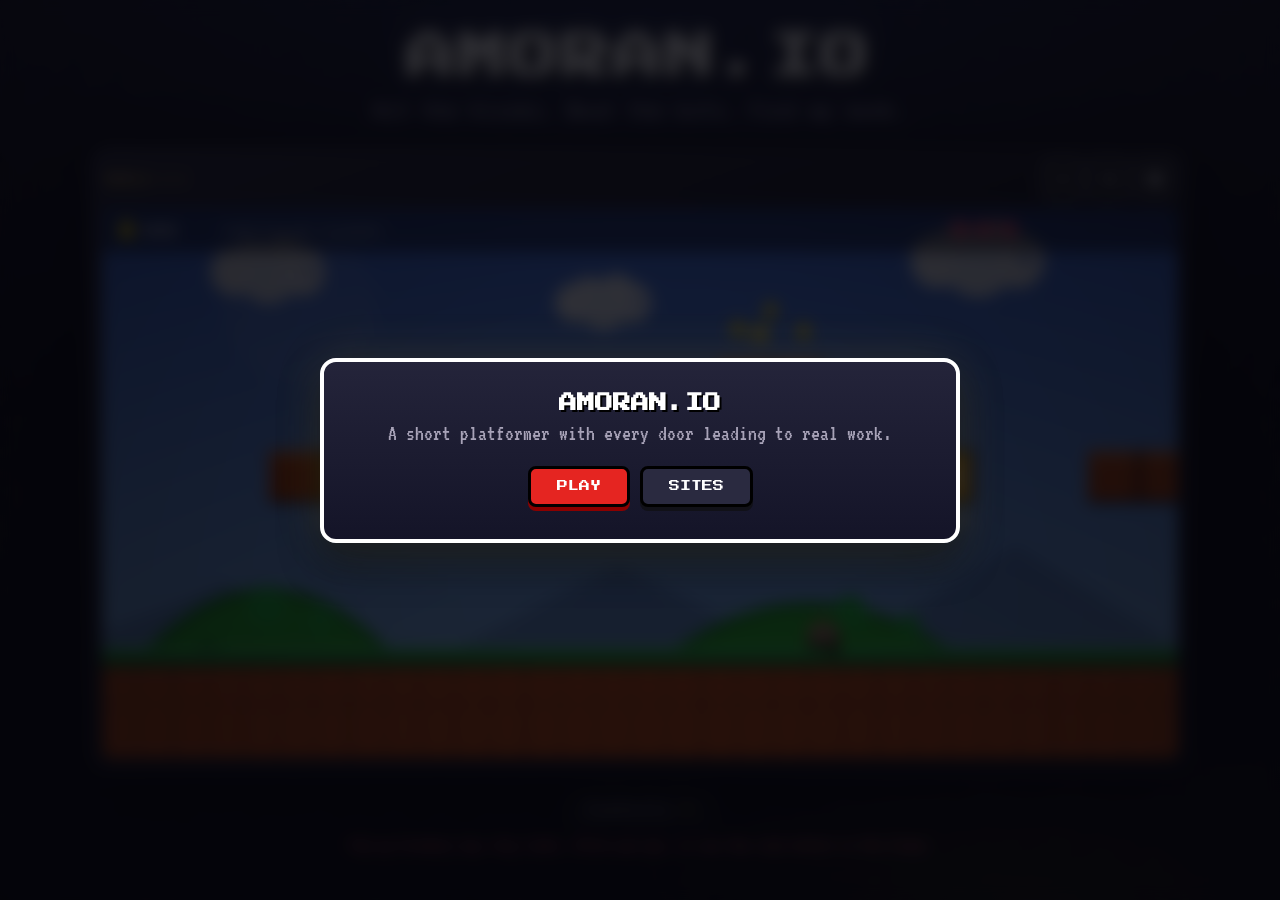
==== index.html @ fe95132e "Hide keyboard controls behind a collapsed Controls box. The key legend starts closed and expands on " ====
<!DOCTYPE html>
<html lang="en">
<head>
    <meta charset="UTF-8">
    <meta name="viewport" content="width=device-width, initial-scale=1.0, viewport-fit=cover">
    <title>amoran.io — a portfolio adventure</title>
    <meta name="description" content="Ashley Moran's interactive portfolio. Hit the blocks, beat the bots, and find the work.">
    <link rel="stylesheet" href="css/style.css">
    <link rel="icon" href="data:image/svg+xml,%3Csvg xmlns='http://www.w3.org/2000/svg' viewBox='0 0 16 16'%3E%3Crect width='16' height='16' fill='%2312121c'/%3E%3Crect x='3' y='3' width='10' height='10' fill='%23ffd24a'/%3E%3Crect x='5' y='5' width='6' height='6' fill='%23049cd8'/%3E%3C/svg%3E">
</head>
<body>
    <header class="site-header">
        <h1 class="logo">AMORAN.IO</h1>
        <p class="tagline">Hit the blocks. Beat the bots. Find my work.</p>
    </header>

    <div class="stage-shell">
        <div class="stage-frame">
            <div class="stage-topbar">
                <div class="chip" id="worldChip">WORLD 1-1</div>
                <div class="icon-row">
                    <button class="icon-btn" id="sitesBtn" title="Open site links" aria-label="Open site links">
                        <svg viewBox="0 0 24 24" aria-hidden="true"><path d="M3.9 12c0-1.71 1.39-3.1 3.1-3.1h4V7H7c-2.76 0-5 2.24-5 5s2.24 5 5 5h4v-1.9H7c-1.71 0-3.1-1.39-3.1-3.1zM8 13h8v-2H8v2zm9-6h-4v1.9h4c1.71 0 3.1 1.39 3.1 3.1s-1.39 3.1-3.1 3.1h-4V17h4c2.76 0 5-2.24 5-5s-2.24-5-5-5z"/></svg>
                    </button>
                    <button class="icon-btn" id="muteBtn" title="Toggle sound" aria-label="Toggle sound">
                        <svg id="muteIcon" viewBox="0 0 24 24" aria-hidden="true"><path d="M3 10v4h4l5 5V5L7 10H3zm13.5 2c0-1.77-1.02-3.29-2.5-4.03v8.05c1.48-.73 2.5-2.25 2.5-4.02zM14 3.23v2.06c2.89.86 5 3.54 5 6.71s-2.11 5.85-5 6.71v2.06c4.01-.91 7-4.49 7-8.77s-2.99-7.86-7-8.77z"/></svg>
                    </button>
                    <button class="icon-btn" id="settingsBtn" title="Character and settings" aria-label="Character and settings">
                        <svg viewBox="0 0 24 24" aria-hidden="true"><path d="M12 15.5A3.5 3.5 0 0 1 8.5 12 3.5 3.5 0 0 1 12 8.5a3.5 3.5 0 0 1 3.5 3.5 3.5 3.5 0 0 1-3.5 3.5m7.43-2.53c.04-.32.07-.64.07-.97 0-.33-.03-.66-.07-1l2.11-1.63c.19-.15.24-.42.12-.64l-2-3.46c-.12-.22-.39-.31-.61-.22l-2.49 1c-.52-.39-1.06-.73-1.69-.98l-.37-2.65A.506.506 0 0 0 14 2h-4c-.25 0-.46.18-.5.42l-.37 2.65c-.63.25-1.17.59-1.69.98l-2.49-1c-.22-.09-.49 0-.61.22l-2 3.46c-.13.22-.07.49.12.64L4.57 11c-.04.34-.07.67-.07 1 0 .33.03.65.07.97l-2.11 1.66c-.19.15-.25.42-.12.64l2 3.46c.12.22.39.3.61.22l2.49-1.01c.52.4 1.06.74 1.69.99l.37 2.65c.04.24.25.42.5.42h4c.25 0 .46-.18.5.42l.37-2.65c.63-.26 1.17-.59 1.69-.99l2.49 1.01c.22.08.49 0 .61-.22l2-3.46c.12-.22.07-.49-.12-.64l-2.11-1.66z"/></svg>
                    </button>
                </div>
            </div>
            <div class="stage">
                <canvas id="gameCanvas" width="1000" height="500"></canvas>
            </div>
        </div>
    </div>

    <div class="legend">
        <details class="controls-box">
            <summary>Controls</summary>
            <div class="legend-row">
                <span class="kbd">WASD / ARROWS move</span>
                <span class="kbd">SPACE / W / UP jump</span>
                <span class="kbd">X / F / SHIFT fire</span>
                <span class="kbd">ESC pause</span>
            </div>
        </details>
        <p class="popup-warning">Pop-up blockers may stop links. Allow pop-ups, or use the link button in the frame.</p>
    </div>

    <div class="mobile-controls">
        <div class="d-pad">
            <button class="control-btn up" id="btnUp" aria-label="Jump">^</button>
            <button class="control-btn left" id="btnLeft" aria-label="Left">&lt;</button>
            <button class="control-btn right" id="btnRight" aria-label="Right">&gt;</button>
        </div>
        <div class="action-buttons">
            <button class="control-btn fire-btn" id="btnFire" aria-label="Fire">FIRE</button>
            <button class="control-btn jump-btn" id="btnJump" aria-label="Jump">JUMP</button>
        </div>
    </div>

    <div class="overlay active" id="titleOverlay">
        <div class="overlay-content">
            <h2 class="overlay-title">AMORAN.IO</h2>
            <p class="overlay-sub">A short platformer with every door leading to real work.</p>
            <div class="btn-row">
                <button class="close-btn" id="playBtn">PLAY</button>
                <button class="ghost-btn" id="titleSitesBtn">SITES</button>
            </div>
        </div>
    </div>

    <div class="overlay" id="characterOverlay">
        <div class="overlay-content">
            <h2 class="overlay-title">SELECT CHARACTER</h2>
            <p class="overlay-sub">Same adventure. Pick your runner.</p>
            <div class="character-options">
                <div class="character-option selected" data-character="mario">
                    <canvas id="previewMario" width="64" height="96"></canvas>
                    <div class="character-name">M@rio</div>
                </div>
                <div class="character-option" data-character="ash">
                    <canvas id="previewAsh" width="64" height="96"></canvas>
                    <div class="character-name">Ash</div>
                </div>
                <div class="character-option" data-character="maggie">
                    <canvas id="previewMaggie" width="64" height="96"></canvas>
                    <div class="character-name">Maggie</div>
                </div>
            </div>
            <label class="mute-row"><input type="checkbox" id="muteCheck"> Mute sound</label>
            <div class="btn-row">
                <button class="close-btn" id="closeOverlay">LET'S GO</button>
            </div>
        </div>
    </div>

    <div class="overlay" id="sitesOverlay">
        <div class="overlay-content">
            <h2 class="overlay-title">THE BLOCKS</h2>
            <p class="overlay-sub">Every question block on the map opens one of these.</p>
            <div class="site-grid">
                <a class="site-card" href="https://www.linkedin.com/in/ashleymoran" target="_blank" rel="noopener">
                    <div class="site-name">LinkedIn</div>
                    <div class="site-desc">in / ashleymoran</div>
                </a>
                <a class="site-card" href="https://x.com/amoranio" target="_blank" rel="noopener">
                    <div class="site-name">X</div>
                    <div class="site-desc">@amoranio</div>
                </a>
                <a class="site-card" href="https://github.com/amoranio" target="_blank" rel="noopener">
                    <div class="site-name">GitHub</div>
                    <div class="site-desc">code &amp; experiments</div>
                </a>
                <a class="site-card" href="https://exnoscan.com" target="_blank" rel="noopener">
                    <div class="site-name">Exnoscan</div>
                    <div class="site-desc">product</div>
                </a>
                <a class="site-card" href="https://clearqr.exnoscan.com" target="_blank" rel="noopener">
                    <div class="site-name">ClearQR</div>
                    <div class="site-desc">QR tools</div>
                </a>
                <a class="site-card" href="https://amoranio.github.io/badMCP" target="_blank" rel="noopener">
                    <div class="site-name">badMCP</div>
                    <div class="site-desc">MCP playground</div>
                </a>
            </div>
            <div class="btn-row">
                <button class="close-btn" id="closeSites">BACK</button>
            </div>
        </div>
    </div>

    <div class="overlay" id="pauseOverlay">
        <div class="overlay-content">
            <h2 class="overlay-title">PAUSED</h2>
            <p class="overlay-sub">The bots will wait. The links will not run away.</p>
            <div class="btn-row">
                <button class="close-btn" id="resumeBtn">RESUME</button>
                <button class="ghost-btn" id="pauseSitesBtn">SITES</button>
                <button class="ghost-btn" id="pauseCharBtn">CHARACTER</button>
            </div>
        </div>
    </div>

    <div class="overlay" id="overOverlay">
        <div class="overlay-content">
            <h2 class="overlay-title" id="overTitle">GAME OVER</h2>
            <p class="overlay-sub" id="overSub">The crawlers got you. Continue this world?</p>
            <div class="btn-row">
                <button class="close-btn" id="continueBtn">CONTINUE</button>
                <button class="ghost-btn" id="overSitesBtn">SITES</button>
            </div>
        </div>
    </div>

    <script src="js/game.js"></script>
</body>
</html>
---- css/style.css ----
@import url('https://fonts.googleapis.com/css2?family=Press+Start+2P&family=VT323&display=swap');

:root {
    --bg-0: #07070d;
    --bg-1: #12121c;
    --bg-2: #1c1c2a;
    --ink: #f4f1ea;
    --muted: #a8a3b8;
    --gold: #ffd24a;
    --gold-dim: #c9a227;
    --red: #e52521;
    --red-dark: #8b0000;
    --blue: #049cd8;
    --frame: #16161f;
    --frame-hi: #2c2c3c;
    --danger: #ff5d73;
    --ok: #5dff9a;
}

* {
    margin: 0;
    padding: 0;
    box-sizing: border-box;
}

html, body {
    min-height: 100%;
}

body {
    background: var(--bg-0);
    color: var(--ink);
    font-family: 'Press Start 2P', cursive;
    overflow-x: hidden;
    min-height: 100dvh;
    display: flex;
    flex-direction: column;
    align-items: center;
    padding: clamp(12px, 2.4vw, 28px);
    padding-bottom: 24px;
}

body::before {
    content: '';
    position: fixed;
    inset: 0;
    pointer-events: none;
    background:
        radial-gradient(1200px 600px at 50% -10%, rgba(74, 124, 247, 0.18), transparent 55%),
        radial-gradient(800px 400px at 80% 100%, rgba(255, 210, 74, 0.06), transparent 50%),
        linear-gradient(180deg, #141422 0%, #07070d 42%, #050508 100%);
    z-index: -2;
}

body::after {
    content: '';
    position: fixed;
    inset: 0;
    pointer-events: none;
    opacity: 0.045;
    background-image: url("data:image/svg+xml,%3Csvg viewBox='0 0 80 80' xmlns='http://www.w3.org/2000/svg'%3E%3Cfilter id='n'%3E%3CfeTurbulence type='fractalNoise' baseFrequency='.8' numOctaves='2' stitchTiles='stitch'/%3E%3C/filter%3E%3Crect width='100%25' height='100%25' filter='url(%23n)'/%3E%3C/svg%3E");
    z-index: -1;
}

.site-header {
    text-align: center;
    margin-bottom: clamp(10px, 2vw, 22px);
    max-width: 1100px;
    width: 100%;
}

.logo {
    font-size: clamp(22px, 5.4vw, 48px);
    letter-spacing: 0.08em;
    color: #fff;
    text-shadow:
        4px 4px 0 #000,
        0 0 18px rgba(255, 210, 74, 0.28),
        0 0 42px rgba(74, 124, 247, 0.25);
    line-height: 1.25;
}

.tagline {
    font-family: 'VT323', monospace;
    font-size: clamp(18px, 3vw, 28px);
    color: var(--muted);
    margin-top: 8px;
    letter-spacing: 0.04em;
}

.stage-shell {
    width: 100%;
    max-width: 1100px;
    display: flex;
    justify-content: center;
}

.stage-frame {
    position: relative;
    background: linear-gradient(160deg, var(--frame-hi) 0%, var(--frame) 48%, #0d0d14 100%);
    border-radius: 18px;
    padding: 12px 12px 14px;
    box-shadow:
        0 0 0 1px rgba(255, 255, 255, 0.08),
        0 0 0 6px #0a0a10,
        0 24px 60px rgba(0, 0, 0, 0.55),
        inset 0 1px 0 rgba(255, 255, 255, 0.14);
    width: fit-content;
    max-width: 100%;
}

.stage-topbar {
    display: flex;
    align-items: center;
    justify-content: space-between;
    gap: 10px;
    padding: 2px 4px 10px;
}

.chip {
    font-family: 'VT323', monospace;
    font-size: 18px;
    color: var(--gold);
    letter-spacing: 0.12em;
}

.icon-row {
    display: flex;
    gap: 8px;
}

.icon-btn {
    width: 38px;
    height: 38px;
    background: rgba(0, 0, 0, 0.45);
    border: 2px solid rgba(255, 255, 255, 0.75);
    border-radius: 8px;
    color: #fff;
    cursor: pointer;
    display: grid;
    place-items: center;
    transition: transform 0.2s ease, background 0.2s ease, border-color 0.2s ease;
}

.icon-btn:hover {
    transform: translateY(-1px);
    background: rgba(0, 0, 0, 0.7);
    border-color: var(--gold);
}

.icon-btn:focus-visible {
    outline: 2px solid var(--gold);
    outline-offset: 2px;
}

.icon-btn svg {
    width: 20px;
    height: 20px;
    fill: currentColor;
}

.stage {
    position: relative;
    border-radius: 8px;
    overflow: hidden;
    box-shadow:
        inset 0 0 0 3px #000,
        0 0 0 1px rgba(255, 255, 255, 0.08);
    background: #3a6ee8;
    line-height: 0;
}

.stage::after {
    content: '';
    position: absolute;
    inset: 0;
    pointer-events: none;
    background: repeating-linear-gradient(
        to bottom,
        rgba(255, 255, 255, 0.035) 0px,
        rgba(255, 255, 255, 0.035) 1px,
        transparent 1px,
        transparent 3px
    );
    mix-blend-mode: overlay;
    opacity: 0.35;
}

#gameCanvas {
    display: block;
    image-rendering: pixelated;
    image-rendering: crisp-edges;
    touch-action: none;
}

.legend {
    margin-top: 16px;
    text-align: center;
    max-width: 920px;
    width: 100%;
}

.controls-box {
    display: inline-block;
    text-align: center;
    background: rgba(255, 255, 255, 0.04);
    border: 1px solid rgba(255, 255, 255, 0.12);
    border-radius: 10px;
    padding: 0;
    max-width: 100%;
}

.controls-box summary {
    font-family: 'VT323', monospace;
    font-size: clamp(18px, 2.4vw, 22px);
    color: var(--muted);
    cursor: pointer;
    list-style: none;
    padding: 8px 18px;
    letter-spacing: 0.08em;
    user-select: none;
}

.controls-box summary::-webkit-details-marker {
    display: none;
}

.controls-box summary::after {
    content: ' +';
    color: var(--gold);
}

.controls-box[open] summary::after {
    content: ' –';
}

.controls-box summary:hover {
    color: var(--ink);
}

.controls-box[open] summary {
    border-bottom: 1px solid rgba(255, 255, 255, 0.08);
}

.controls-box:not([open]) .legend-row {
    display: none;
}

.controls-box[open] .legend-row {
    padding: 12px 12px 14px;
}

.legend-row {
    display: flex;
    flex-wrap: wrap;
    justify-content: center;
    gap: 8px;
}

.kbd {
    font-family: 'VT323', monospace;
    font-size: clamp(16px, 2.2vw, 22px);
    color: var(--ink);
    background: rgba(255, 255, 255, 0.05);
    border: 1px solid rgba(255, 255, 255, 0.12);
    border-bottom-width: 3px;
    border-radius: 8px;
    padding: 6px 10px;
    letter-spacing: 0.03em;
}

.popup-warning {
    font-family: 'VT323', monospace;
    color: var(--danger);
    font-size: clamp(14px, 2vw, 18px);
    margin-top: 8px;
    text-align: center;
    opacity: 0.9;
}

.mobile-controls {
    display: none;
    margin-top: 16px;
    width: 100%;
    max-width: 440px;
    justify-content: space-between;
    align-items: flex-end;
    gap: 12px;
    padding: 0 4px;
}

.control-btn {
    width: 58px;
    height: 58px;
    background: var(--red);
    border: 3px solid #000;
    border-radius: 10px;
    color: #fff;
    font-family: 'Press Start 2P', cursive;
    font-size: 16px;
    cursor: pointer;
    box-shadow: 0 4px 0 var(--red-dark);
    user-select: none;
    -webkit-user-select: none;
    touch-action: manipulation;
}

.control-btn:active {
    transform: translateY(4px);
    box-shadow: none;
}

.d-pad {
    display: grid;
    grid-template-columns: repeat(3, 58px);
    grid-template-rows: repeat(2, 58px);
    gap: 6px;
}

.d-pad .up { grid-column: 2; grid-row: 1; }
.d-pad .left { grid-column: 1; grid-row: 2; }
.d-pad .right { grid-column: 3; grid-row: 2; }

.action-buttons {
    display: flex;
    gap: 8px;
    align-items: flex-end;
}

.jump-btn {
    width: 78px;
    height: 78px;
    background: var(--blue);
    box-shadow: 0 4px 0 #02608a;
    font-size: 11px;
}

.fire-btn {
    width: 78px;
    height: 78px;
    background: var(--gold);
    color: #1a1200;
    box-shadow: 0 4px 0 var(--gold-dim);
    font-size: 11px;
}

.overlay {
    display: none;
    position: fixed;
    inset: 0;
    background: rgba(4, 4, 10, 0.82);
    backdrop-filter: blur(8px);
    z-index: 100;
    align-items: center;
    justify-content: center;
    padding: 16px;
}

.overlay.active {
    display: flex;
}

.overlay-content {
    background: linear-gradient(180deg, #24243a 0%, #141428 100%);
    border: 4px solid #fff;
    border-radius: 16px;
    padding: clamp(18px, 3vw, 32px);
    text-align: center;
    width: min(640px, 100%);
    box-shadow: 0 0 50px rgba(255, 210, 74, 0.12), 0 20px 40px rgba(0, 0, 0, 0.45);
}

.overlay-title {
    color: #fff;
    font-size: clamp(12px, 2.6vw, 18px);
    margin-bottom: 10px;
    text-shadow: 2px 2px 0 #000;
}

.overlay-sub {
    font-family: 'VT323', monospace;
    font-size: 22px;
    color: var(--muted);
    margin-bottom: 22px;
}

.character-options,
.site-grid {
    display: flex;
    gap: 14px;
    flex-wrap: wrap;
    justify-content: center;
}

.character-option,
.site-card {
    background: rgba(255, 255, 255, 0.06);
    border: 3px solid #5a5a72;
    border-radius: 10px;
    padding: 14px;
    cursor: pointer;
    transition: border-color 0.2s, background 0.2s, transform 0.2s;
    width: 120px;
    text-decoration: none;
    color: inherit;
}

.site-card {
    width: 150px;
}

.character-option:hover,
.site-card:hover {
    border-color: var(--gold);
    background: rgba(255, 220, 0, 0.14);
    transform: translateY(-2px);
}

.character-option.selected {
    border-color: var(--gold);
    background: rgba(255, 220, 0, 0.22);
    box-shadow: 0 0 20px rgba(255, 220, 0, 0.35);
}

.character-option canvas {
    image-rendering: pixelated;
    image-rendering: crisp-edges;
}

.character-name,
.site-name {
    color: #fff;
    font-size: 10px;
    margin-top: 10px;
    text-shadow: 1px 1px 0 #000;
}

.site-name {
    font-size: 11px;
}

.site-desc {
    font-family: 'VT323', monospace;
    font-size: 16px;
    color: var(--muted);
    margin-top: 6px;
}

.btn-row {
    display: flex;
    flex-wrap: wrap;
    gap: 10px;
    justify-content: center;
    margin-top: 22px;
}

.close-btn,
.ghost-btn {
    background: var(--red);
    color: #fff;
    border: 3px solid #000;
    padding: 12px 26px;
    font-family: 'Press Start 2P', cursive;
    font-size: 11px;
    cursor: pointer;
    border-radius: 8px;
    box-shadow: 0 4px 0 var(--red-dark);
}

.ghost-btn {
    background: #2a2a40;
    box-shadow: 0 4px 0 #111118;
}

.close-btn:hover,
.ghost-btn:hover {
    transform: translateY(2px);
    box-shadow: 0 2px 0 #000;
}

.mute-row {
    margin-top: 8px;
    font-family: 'VT323', monospace;
    font-size: 20px;
    color: var(--muted);
}

@media (max-width: 768px) {
    .mobile-controls {
        display: flex;
    }

    .stage-frame {
        padding: 8px 8px 10px;
        border-radius: 14px;
        max-width: 100%;
    }

    .character-option {
        width: 96px;
        padding: 10px;
    }

    .site-card {
        width: 132px;
    }
}

@media (hover: none) and (pointer: coarse) {
    .mobile-controls {
        display: flex;
    }
}

@media (max-height: 700px) {
    .logo {
        font-size: clamp(18px, 4vw, 32px);
    }
    .tagline {
        font-size: 16px;
        margin-top: 4px;
    }
}

@media (prefers-reduced-motion: reduce) {
    .icon-btn,
    .character-option,
    .site-card,
    .close-btn {
        transition: none;
    }
}
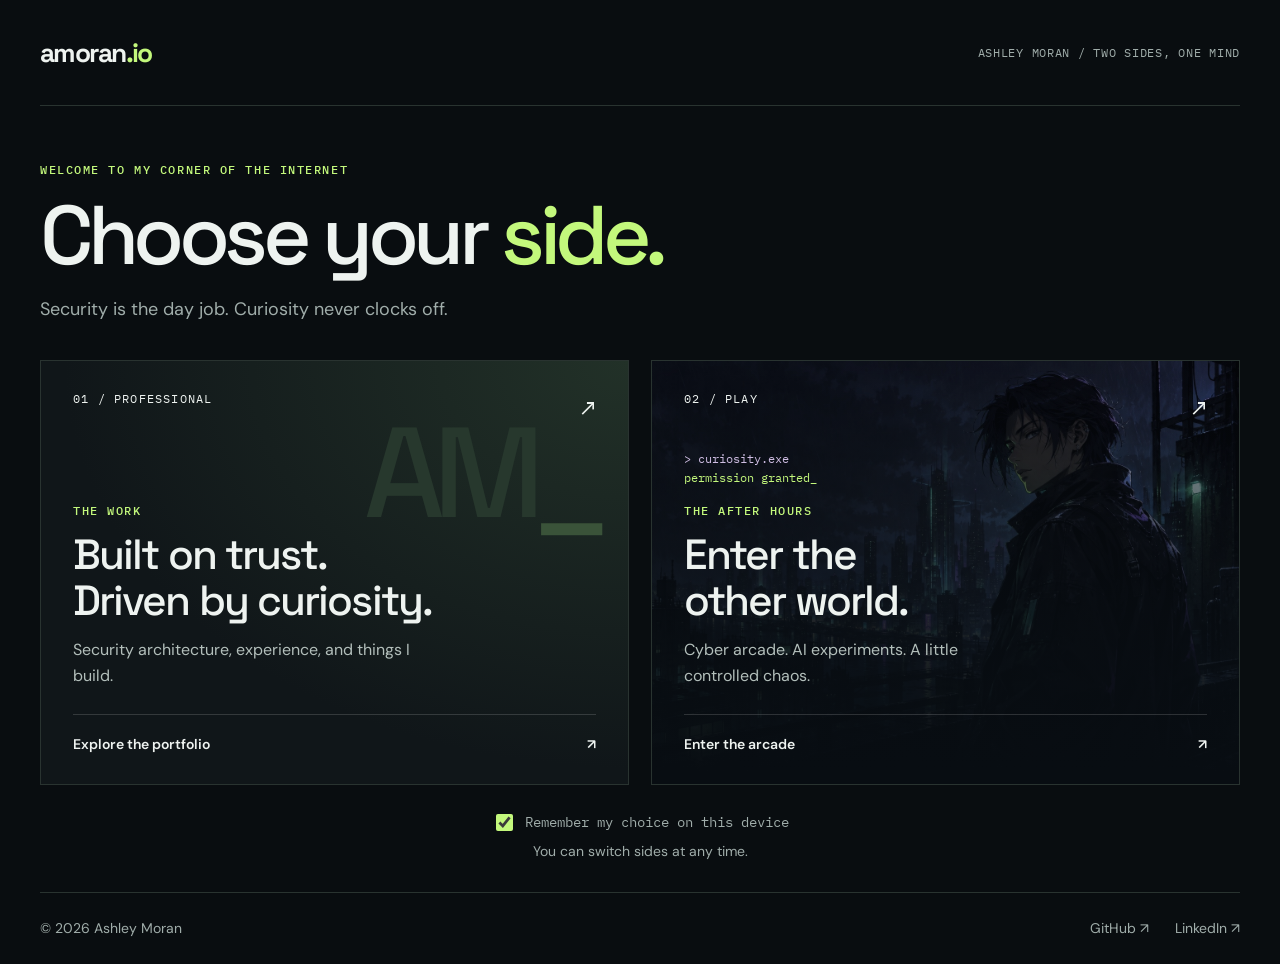
==== commit 7fb7c88b: "Add professional and play personas with an expanded cyber arcade" ====
--- a/index.html
+++ b/index.html
@@ -1,161 +1,35 @@
 <!DOCTYPE html>
 <html lang="en">
 <head>
-    <meta charset="UTF-8">
-    <meta name="viewport" content="width=device-width, initial-scale=1.0, viewport-fit=cover">
-    <title>amoran.io — a portfolio adventure</title>
-    <meta name="description" content="Ashley Moran's interactive portfolio. Hit the blocks, beat the bots, and find the work.">
-    <link rel="stylesheet" href="css/style.css">
-    <link rel="icon" href="data:image/svg+xml,%3Csvg xmlns='http://www.w3.org/2000/svg' viewBox='0 0 16 16'%3E%3Crect width='16' height='16' fill='%2312121c'/%3E%3Crect x='3' y='3' width='10' height='10' fill='%23ffd24a'/%3E%3Crect x='5' y='5' width='6' height='6' fill='%23049cd8'/%3E%3C/svg%3E">
+  <meta charset="UTF-8">
+  <meta name="viewport" content="width=device-width, initial-scale=1">
+  <meta name="description" content="Ashley Moran. Security architect by profession. Curious by default. Choose the portfolio or enter the cyber arcade.">
+  <meta name="theme-color" content="#090d10">
+  <title>Ashley Moran — Choose your side</title>
+  <link rel="stylesheet" href="css/site.css">
+  <script src="js/site.js" defer></script>
 </head>
-<body>
-    <header class="site-header">
-        <h1 class="logo">AMORAN.IO</h1>
-        <p class="tagline">Hit the blocks. Beat the bots. Find my work.</p>
-    </header>
-
-    <div class="stage-shell">
-        <div class="stage-frame">
-            <div class="stage-topbar">
-                <div class="chip" id="worldChip">WORLD 1-1</div>
-                <div class="icon-row">
-                    <button class="icon-btn" id="sitesBtn" title="Open site links" aria-label="Open site links">
-                        <svg viewBox="0 0 24 24" aria-hidden="true"><path d="M3.9 12c0-1.71 1.39-3.1 3.1-3.1h4V7H7c-2.76 0-5 2.24-5 5s2.24 5 5 5h4v-1.9H7c-1.71 0-3.1-1.39-3.1-3.1zM8 13h8v-2H8v2zm9-6h-4v1.9h4c1.71 0 3.1 1.39 3.1 3.1s-1.39 3.1-3.1 3.1h-4V17h4c2.76 0 5-2.24 5-5s-2.24-5-5-5z"/></svg>
-                    </button>
-                    <button class="icon-btn" id="muteBtn" title="Toggle sound" aria-label="Toggle sound">
-                        <svg id="muteIcon" viewBox="0 0 24 24" aria-hidden="true"><path d="M3 10v4h4l5 5V5L7 10H3zm13.5 2c0-1.77-1.02-3.29-2.5-4.03v8.05c1.48-.73 2.5-2.25 2.5-4.02zM14 3.23v2.06c2.89.86 5 3.54 5 6.71s-2.11 5.85-5 6.71v2.06c4.01-.91 7-4.49 7-8.77s-2.99-7.86-7-8.77z"/></svg>
-                    </button>
-                    <button class="icon-btn" id="settingsBtn" title="Character and settings" aria-label="Character and settings">
-                        <svg viewBox="0 0 24 24" aria-hidden="true"><path d="M12 15.5A3.5 3.5 0 0 1 8.5 12 3.5 3.5 0 0 1 12 8.5a3.5 3.5 0 0 1 3.5 3.5 3.5 3.5 0 0 1-3.5 3.5m7.43-2.53c.04-.32.07-.64.07-.97 0-.33-.03-.66-.07-1l2.11-1.63c.19-.15.24-.42.12-.64l-2-3.46c-.12-.22-.39-.31-.61-.22l-2.49 1c-.52-.39-1.06-.73-1.69-.98l-.37-2.65A.506.506 0 0 0 14 2h-4c-.25 0-.46.18-.5.42l-.37 2.65c-.63.25-1.17.59-1.69.98l-2.49-1c-.22-.09-.49 0-.61.22l-2 3.46c-.13.22-.07.49.12.64L4.57 11c-.04.34-.07.67-.07 1 0 .33.03.65.07.97l-2.11 1.66c-.19.15-.25.42-.12.64l2 3.46c.12.22.39.3.61.22l2.49-1.01c.52.4 1.06.74 1.69.99l.37 2.65c.04.24.25.42.5.42h4c.25 0 .46-.18.5.42l.37-2.65c.63-.26 1.17-.59 1.69-.99l2.49 1.01c.22.08.49 0 .61-.22l2-3.46c.12-.22.07-.49-.12-.64l-2.11-1.66z"/></svg>
-                    </button>
-                </div>
-            </div>
-            <div class="stage">
-                <canvas id="gameCanvas" width="1000" height="500"></canvas>
-            </div>
-        </div>
+<body class="chooser" data-page="chooser">
+  <header class="masthead wrap"><a class="wordmark" href="index.html?choose">amoran<span>.io</span></a><span class="mono small">ASHLEY MORAN / TWO SIDES, ONE MIND</span></header>
+  <main class="choice-main wrap">
+    <p class="eyebrow">WELCOME TO MY CORNER OF THE INTERNET</p>
+    <h1>Choose your <em>side.</em></h1>
+    <p class="intro">Security is the day job. Curiosity never clocks off.</p>
+    <div class="persona-grid">
+      <a class="persona-card professional-card" href="professional.html" data-persona="professional">
+        <div class="card-top mono"><span>01 / PROFESSIONAL</span><span aria-hidden="true">↗</span></div>
+        <div class="professional-mark" aria-hidden="true">AM<span>_</span></div>
+        <div class="card-copy"><p class="eyebrow">THE WORK</p><h2>Built on trust.<br>Driven by curiosity.</h2><p>Security architecture, experience, and things I build.</p><span class="card-cta">Explore the portfolio <span aria-hidden="true">↗</span></span></div>
+      </a>
+      <a class="persona-card play-card" href="play.html" data-persona="play">
+        <div class="card-top mono"><span>02 / PLAY</span><span aria-hidden="true">↗</span></div>
+        <span class="play-code mono" aria-hidden="true">&gt; curiosity.exe<br><span>permission granted_</span></span>
+        <div class="card-copy"><p class="eyebrow">THE AFTER HOURS</p><h2>Enter the<br>other world.</h2><p>Cyber arcade. AI experiments. A little controlled chaos.</p><span class="card-cta">Enter the arcade <span aria-hidden="true">↗</span></span></div>
+      </a>
     </div>
-
-    <div class="legend">
-        <details class="controls-box">
-            <summary>Controls</summary>
-            <div class="legend-row">
-                <span class="kbd">WASD / ARROWS move</span>
-                <span class="kbd">SPACE / W / UP jump</span>
-                <span class="kbd">X / F / SHIFT fire</span>
-                <span class="kbd">ESC pause</span>
-            </div>
-        </details>
-        <p class="popup-warning">Pop-up blockers may stop links. Allow pop-ups, or use the link button in the frame.</p>
-    </div>
-
-    <div class="mobile-controls">
-        <div class="d-pad">
-            <button class="control-btn up" id="btnUp" aria-label="Jump">^</button>
-            <button class="control-btn left" id="btnLeft" aria-label="Left">&lt;</button>
-            <button class="control-btn right" id="btnRight" aria-label="Right">&gt;</button>
-        </div>
-        <div class="action-buttons">
-            <button class="control-btn fire-btn" id="btnFire" aria-label="Fire">FIRE</button>
-            <button class="control-btn jump-btn" id="btnJump" aria-label="Jump">JUMP</button>
-        </div>
-    </div>
-
-    <div class="overlay active" id="titleOverlay">
-        <div class="overlay-content">
-            <h2 class="overlay-title">AMORAN.IO</h2>
-            <p class="overlay-sub">A short platformer with every door leading to real work.</p>
-            <div class="btn-row">
-                <button class="close-btn" id="playBtn">PLAY</button>
-                <button class="ghost-btn" id="titleSitesBtn">SITES</button>
-            </div>
-        </div>
-    </div>
-
-    <div class="overlay" id="characterOverlay">
-        <div class="overlay-content">
-            <h2 class="overlay-title">SELECT CHARACTER</h2>
-            <p class="overlay-sub">Same adventure. Pick your runner.</p>
-            <div class="character-options">
-                <div class="character-option selected" data-character="mario">
-                    <canvas id="previewMario" width="64" height="96"></canvas>
-                    <div class="character-name">M@rio</div>
-                </div>
-                <div class="character-option" data-character="ash">
-                    <canvas id="previewAsh" width="64" height="96"></canvas>
-                    <div class="character-name">Ash</div>
-                </div>
-                <div class="character-option" data-character="maggie">
-                    <canvas id="previewMaggie" width="64" height="96"></canvas>
-                    <div class="character-name">Maggie</div>
-                </div>
-            </div>
-            <label class="mute-row"><input type="checkbox" id="muteCheck"> Mute sound</label>
-            <div class="btn-row">
-                <button class="close-btn" id="closeOverlay">LET'S GO</button>
-            </div>
-        </div>
-    </div>
-
-    <div class="overlay" id="sitesOverlay">
-        <div class="overlay-content">
-            <h2 class="overlay-title">THE BLOCKS</h2>
-            <p class="overlay-sub">Every question block on the map opens one of these.</p>
-            <div class="site-grid">
-                <a class="site-card" href="https://www.linkedin.com/in/ashleymoran" target="_blank" rel="noopener">
-                    <div class="site-name">LinkedIn</div>
-                    <div class="site-desc">in / ashleymoran</div>
-                </a>
-                <a class="site-card" href="https://x.com/amoranio" target="_blank" rel="noopener">
-                    <div class="site-name">X</div>
-                    <div class="site-desc">@amoranio</div>
-                </a>
-                <a class="site-card" href="https://github.com/amoranio" target="_blank" rel="noopener">
-                    <div class="site-name">GitHub</div>
-                    <div class="site-desc">code &amp; experiments</div>
-                </a>
-                <a class="site-card" href="https://exnoscan.com" target="_blank" rel="noopener">
-                    <div class="site-name">Exnoscan</div>
-                    <div class="site-desc">product</div>
-                </a>
-                <a class="site-card" href="https://clearqr.exnoscan.com" target="_blank" rel="noopener">
-                    <div class="site-name">ClearQR</div>
-                    <div class="site-desc">QR tools</div>
-                </a>
-                <a class="site-card" href="https://amoranio.github.io/badMCP" target="_blank" rel="noopener">
-                    <div class="site-name">badMCP</div>
-                    <div class="site-desc">MCP playground</div>
-                </a>
-            </div>
-            <div class="btn-row">
-                <button class="close-btn" id="closeSites">BACK</button>
-            </div>
-        </div>
-    </div>
-
-    <div class="overlay" id="pauseOverlay">
-        <div class="overlay-content">
-            <h2 class="overlay-title">PAUSED</h2>
-            <p class="overlay-sub">The bots will wait. The links will not run away.</p>
-            <div class="btn-row">
-                <button class="close-btn" id="resumeBtn">RESUME</button>
-                <button class="ghost-btn" id="pauseSitesBtn">SITES</button>
-                <button class="ghost-btn" id="pauseCharBtn">CHARACTER</button>
-            </div>
-        </div>
-    </div>
-
-    <div class="overlay" id="overOverlay">
-        <div class="overlay-content">
-            <h2 class="overlay-title" id="overTitle">GAME OVER</h2>
-            <p class="overlay-sub" id="overSub">The crawlers got you. Continue this world?</p>
-            <div class="btn-row">
-                <button class="close-btn" id="continueBtn">CONTINUE</button>
-                <button class="ghost-btn" id="overSitesBtn">SITES</button>
-            </div>
-        </div>
-    </div>
-
-    <script src="js/game.js"></script>
+    <label class="remember mono"><input id="rememberPersona" type="checkbox" checked> Remember my choice on this device</label>
+    <p class="choice-note">You can switch sides at any time.</p>
+  </main>
+  <footer class="footer wrap"><span>© <span data-year>2026</span> Ashley Moran</span><a href="https://github.com/amoranio" target="_blank" rel="noopener noreferrer">GitHub ↗</a><a href="https://www.linkedin.com/in/ashleymoran" target="_blank" rel="noopener noreferrer">LinkedIn ↗</a></footer>
 </body>
 </html>
--- a/css/site.css
+++ b/css/site.css
@@ -0,0 +1,92 @@
+@import url('https://fonts.googleapis.com/css2?family=DM+Sans:wght@400;500;600;700&family=Space+Grotesk:wght@400;500;600;700&family=IBM+Plex+Mono:wght@400;500&display=swap');
+:root { color-scheme: dark; --page: #090d10; --panel: #101619; --ink: #eef3f0; --muted: #a0adaa; --line: #293330; --accent: #c3f87c; --mono: 'IBM Plex Mono', monospace; --sans: 'DM Sans', sans-serif; --display: 'Space Grotesk', sans-serif; }
+* { box-sizing: border-box; }
+html { scroll-behavior: smooth; }
+body { margin: 0; background: var(--page); color: var(--ink); font-family: var(--sans); font-size: 16px; line-height: 1.6; }
+a { color: inherit; text-decoration: none; }
+button, input, select { font: inherit; }
+button, select { cursor: pointer; }
+button, a, input, select, summary { -webkit-tap-highlight-color: transparent; }
+:focus-visible { outline: 2px solid var(--accent); outline-offset: 5px; }
+button { color: inherit; }
+[hidden] { display: none !important; }
+.wrap { width: min(1280px, calc(100% - 80px)); margin-inline: auto; }
+.mono, .eyebrow { font-family: var(--mono); }
+.small { font-size: .75rem; letter-spacing: .06em; color: var(--muted); }
+.masthead { display: flex; justify-content: space-between; align-items: center; min-height: 106px; gap: 24px; border-bottom: 1px solid var(--line); }
+.wordmark { font: 700 1.65rem var(--display); letter-spacing: -.06em; white-space: nowrap; }
+.wordmark span { color: var(--accent); }
+.eyebrow { color: var(--accent); font-size: .75rem; font-weight: 500; letter-spacing: .13em; line-height: 1.6; }
+h1, h2, h3, p { margin-top: 0; }
+h1, h2, h3 { font-family: var(--display); line-height: 1.08; font-weight: 500; }
+h1 { font-size: clamp(3.2rem, 6.5vw, 6rem); letter-spacing: -.065em; }
+h2 { font-size: clamp(2rem, 3.3vw, 3rem); letter-spacing: -.045em; }
+h3 { font-size: 1.35rem; letter-spacing: -.02em; }
+.choice-main { padding-top: 54px; }
+.choice-main h1 { margin-bottom: 14px; }
+.choice-main h1 em { font-style: normal; color: var(--accent); }
+.intro { font-size: 1.125rem; color: var(--muted); }
+.persona-grid { display: grid; grid-template-columns: 1fr 1fr; gap: 22px; margin-top: 36px; }
+.persona-card { position: relative; min-height: 425px; padding: 28px 32px; overflow: hidden; border: 1px solid var(--line); background: var(--panel); transition: border-color .2s, transform .2s; display: flex; flex-direction: column; justify-content: space-between; }
+.persona-card:hover { border-color: var(--accent); transform: translateY(-3px); }
+.card-top { display: flex; justify-content: space-between; position: relative; z-index: 1; font-size: .75rem; letter-spacing: .1em; }
+.card-top > :last-child { font-size: 1.5rem; }
+.professional-card { background: radial-gradient(ellipse at 100% 0, #223128, transparent 68%), #101619; }
+.professional-mark { position: absolute; right: 30px; top: 48px; font: 500 clamp(5rem, 10vw, 10rem) var(--display); letter-spacing: -.1em; color: #27382d; line-height: 1; }
+.professional-mark span { color: #3a5339; }
+.card-copy { position: relative; z-index: 1; padding-top: 72px; }
+.card-copy h2 { margin: 10px 0 14px; }
+.card-copy > p:not(.eyebrow) { color: #b3bfbb; max-width: 350px; }
+.card-cta { display: flex; justify-content: space-between; border-top: 1px solid #ffffff26; padding-top: 18px; margin-top: 26px; font-size: .875rem; font-weight: 600; }
+.play-card { background: #101824; }
+.play-card::before { content: ''; position: absolute; inset: 0; background: url('../assets/cyber-rooftop.jpg') 70% center / cover; opacity: .8; }
+.play-card::after { content: ''; position: absolute; inset: 0; background: linear-gradient(0deg, #080d12 3%, #080d12d9 37%, #080d121a); }
+.play-card .card-top, .play-card .card-copy, .play-code { z-index: 2; }
+.play-code { position: absolute; left: 32px; top: 88px; font-size: .75rem; color: #cfbee3; }
+.play-code span { color: var(--accent); }
+.remember { display: flex; justify-content: center; align-items: center; gap: 9px; margin-top: 26px; color: var(--muted); font-size: .875rem; }
+input[type=checkbox] { accent-color: var(--accent); width: 17px; height: 17px; }
+.choice-note { text-align: center; font-size: .875rem; color: var(--muted); margin: 6px 0 30px; }
+.footer { display: flex; flex-wrap: wrap; gap: 26px; border-top: 1px solid var(--line); padding-block: 24px; color: var(--muted); font-size: .875rem; }
+.footer > :first-child { margin-right: auto; }
+.footer a:hover, .text-link:hover { color: var(--accent); }
+.nav { display: flex; align-items: center; gap: 30px; font-size: .875rem; }
+.switch-link { border: 1px solid var(--line); padding: 9px 15px; border-radius: 4px; }
+.switch-link:hover { border-color: var(--accent); color: var(--accent); }
+.skip-link { position: fixed; top: -100px; left: 20px; z-index: 200; padding: 12px; background: var(--page); }
+.skip-link:focus { top: 10px; }
+.profile-hero { display: grid; grid-template-columns: 1.6fr 1fr; gap: 70px; padding: 90px 0 72px; align-items: center; }
+.profile-hero h1 { margin-bottom: 26px; }
+.profile-hero h1 span { color: var(--accent); }
+.profile-hero .intro { max-width: 600px; }
+.button-row { display: flex; flex-wrap: wrap; gap: 12px; margin-top: 30px; }
+.button { display: inline-flex; align-items: center; justify-content: center; gap: 30px; min-height: 46px; padding: 11px 20px; background: var(--accent); color: #121910; font-size: .875rem; font-weight: 600; border: 1px solid var(--accent); border-radius: 3px; }
+.button.secondary { background: transparent; color: var(--ink); border-color: var(--line); }
+.identity-card { border: 1px solid var(--line); padding: 28px; background: linear-gradient(145deg, #19231d, #101619); }
+.identity-initials { font: 500 6rem var(--display); letter-spacing: -.07em; color: var(--accent); padding: 30px 0; }
+.identity-card dl { margin: 0; }
+.identity-card dl div { display: flex; flex-wrap: wrap; justify-content: space-between; gap: 8px; border-top: 1px solid var(--line); padding: 13px 0; font-size: .875rem; }
+dt { color: var(--muted); } dd { margin: 0; }
+.focus-strip { border-block: 1px solid var(--line); display: flex; flex-wrap: wrap; justify-content: space-between; gap: 16px; padding: 22px 0; font: .875rem var(--mono); color: var(--muted); }
+.profile-section { padding: 66px 0; border-bottom: 1px solid var(--line); display: grid; grid-template-columns: 1fr 2fr; gap: 60px; scroll-margin-top: 30px; }
+.profile-section h2 { font-size: 2.1rem; }
+.profile-section .section-body > p { max-width: 710px; color: var(--muted); }
+.placeholder { border: 1px dashed #48564e; background: #121b15; padding: 20px 24px; color: #b5c3b8; border-radius: 3px; }
+.placeholder strong { display: block; color: #d2decf; font: .75rem var(--mono); letter-spacing: .07em; margin-bottom: 9px; }
+.placeholder p:last-child { margin-bottom: 0; }
+.experience-item { padding: 0 0 25px; margin-bottom: 25px; border-bottom: 1px solid var(--line); }
+.experience-item:last-child { border: 0; padding-bottom: 0; margin-bottom: 0; }
+.experience-item h3 { margin: 12px 0 6px; }
+.experience-item p { color: var(--muted); }
+.project-list { display: grid; gap: 0; }
+.project-row { display: block; border-bottom: 1px solid var(--line); padding: 24px 0; }
+.project-row:first-child { padding-top: 0; }
+.project-row h3 { display: flex; justify-content: space-between; margin-bottom: 10px; }
+.project-row p { color: var(--muted); margin-bottom: 0; }
+.project-row:hover h3 { color: var(--accent); }
+.contact-section { padding-block: 70px; }
+.contact-section h2 { max-width: 640px; }
+.contact-links { display: flex; flex-wrap: wrap; gap: 24px; margin-top: 30px; }
+@media(max-width: 800px) { .wrap { width: calc(100% - 36px); } .masthead { min-height: 82px; } .masthead > .small { max-width: 160px; text-align: right; font-size: .75rem; } .nav { gap: 14px; flex-wrap: wrap; justify-content: flex-end; } .nav .section-nav { display: none; } .choice-main { padding-top: 35px; } .persona-card { padding: 22px; min-height: 380px; } .card-copy { padding-top: 70px; } .profile-hero { grid-template-columns: 1fr; gap: 30px; padding-block: 48px; } .identity-card { display: none; } .profile-section { grid-template-columns: 1fr; gap: 12px; padding-block: 42px; } }
+@media(max-width: 560px) { .persona-grid { grid-template-columns: 1fr; } .persona-card { min-height: 365px; } .card-copy h2 { font-size: 2.5rem; } .professional-mark { font-size: 7rem; } .footer { gap: 18px; } .footer > :first-child { flex-basis: 100%; } .remember { font-size: .75rem; } }
+@media(prefers-reduced-motion: reduce) { html { scroll-behavior: auto; } *, *::before, *::after { animation: none !important; transition: none !important; } }
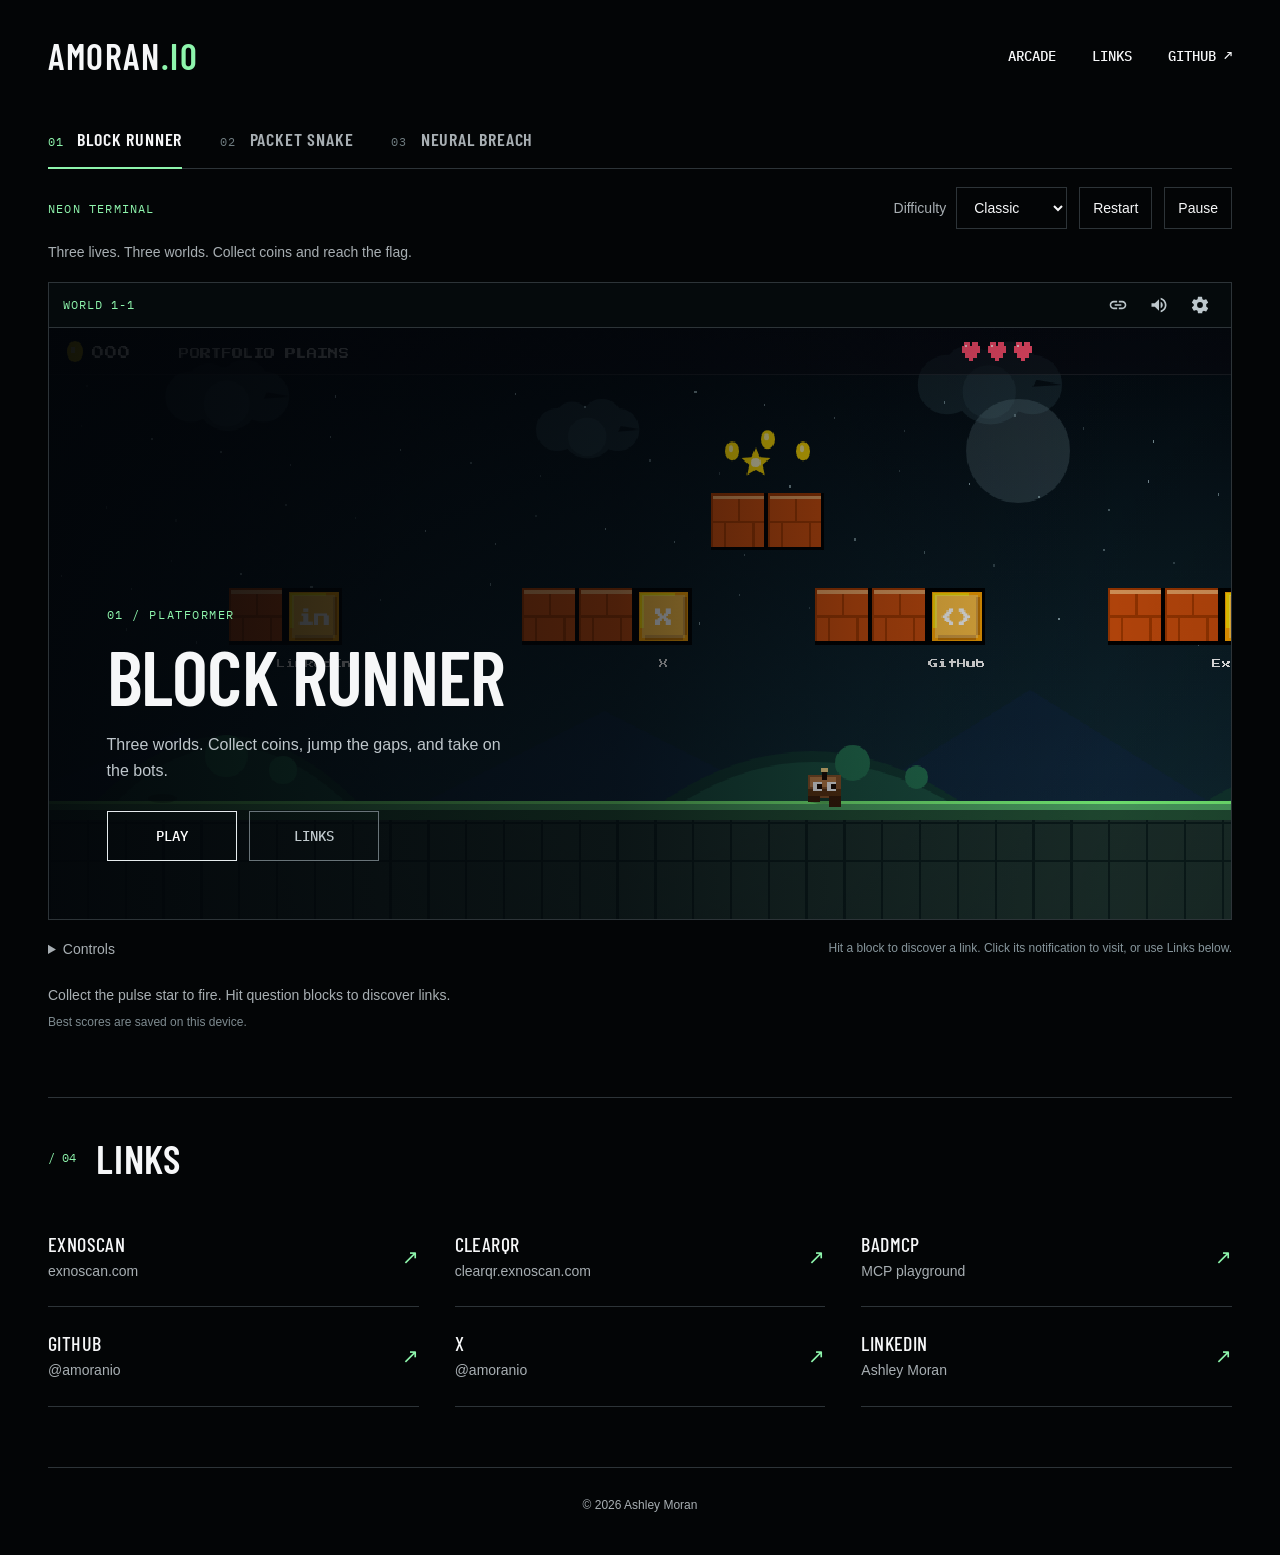
==== commit 0eb23548: "Make the arcade the homepage with one refined Neon terminal theme" ====
--- a/index.html
+++ b/index.html
@@ -1,35 +1,204 @@
 <!DOCTYPE html>
 <html lang="en">
 <head>
-  <meta charset="UTF-8">
-  <meta name="viewport" content="width=device-width, initial-scale=1">
-  <meta name="description" content="Ashley Moran. Security architect by profession. Curious by default. Choose the portfolio or enter the cyber arcade.">
-  <meta name="theme-color" content="#090d10">
-  <title>Ashley Moran — Choose your side</title>
-  <link rel="stylesheet" href="css/site.css">
-  <script src="js/site.js" defer></script>
+    <meta charset="UTF-8">
+    <meta name="viewport" content="width=device-width, initial-scale=1.0, viewport-fit=cover">
+    <title>amoran.io — Arcade</title>
+    <meta name="description" content="Ashley Moran's site. Block Runner, Packet Snake, Neural Breach, and links to my projects.">
+    <link rel="stylesheet" href="css/arcade.css">
+    <link rel="icon" href="data:image/svg+xml,%3Csvg xmlns='http://www.w3.org/2000/svg' viewBox='0 0 16 16'%3E%3Crect width='16' height='16' fill='%2312121c'/%3E%3Crect x='3' y='3' width='10' height='10' fill='%23ffd24a'/%3E%3Crect x='5' y='5' width='6' height='6' fill='%23049cd8'/%3E%3C/svg%3E">
 </head>
-<body class="chooser" data-page="chooser">
-  <header class="masthead wrap"><a class="wordmark" href="index.html?choose">amoran<span>.io</span></a><span class="mono small">ASHLEY MORAN / TWO SIDES, ONE MIND</span></header>
-  <main class="choice-main wrap">
-    <p class="eyebrow">WELCOME TO MY CORNER OF THE INTERNET</p>
-    <h1>Choose your <em>side.</em></h1>
-    <p class="intro">Security is the day job. Curiosity never clocks off.</p>
-    <div class="persona-grid">
-      <a class="persona-card professional-card" href="professional.html" data-persona="professional">
-        <div class="card-top mono"><span>01 / PROFESSIONAL</span><span aria-hidden="true">↗</span></div>
-        <div class="professional-mark" aria-hidden="true">AM<span>_</span></div>
-        <div class="card-copy"><p class="eyebrow">THE WORK</p><h2>Built on trust.<br>Driven by curiosity.</h2><p>Security architecture, experience, and things I build.</p><span class="card-cta">Explore the portfolio <span aria-hidden="true">↗</span></span></div>
-      </a>
-      <a class="persona-card play-card" href="play.html" data-persona="play">
-        <div class="card-top mono"><span>02 / PLAY</span><span aria-hidden="true">↗</span></div>
-        <span class="play-code mono" aria-hidden="true">&gt; curiosity.exe<br><span>permission granted_</span></span>
-        <div class="card-copy"><p class="eyebrow">THE AFTER HOURS</p><h2>Enter the<br>other world.</h2><p>Cyber arcade. AI experiments. A little controlled chaos.</p><span class="card-cta">Enter the arcade <span aria-hidden="true">↗</span></span></div>
-      </a>
-    </div>
-    <label class="remember mono"><input id="rememberPersona" type="checkbox" checked> Remember my choice on this device</label>
-    <p class="choice-note">You can switch sides at any time.</p>
-  </main>
-  <footer class="footer wrap"><span>© <span data-year>2026</span> Ashley Moran</span><a href="https://github.com/amoranio" target="_blank" rel="noopener noreferrer">GitHub ↗</a><a href="https://www.linkedin.com/in/ashleymoran" target="_blank" rel="noopener noreferrer">LinkedIn ↗</a></footer>
+<body>
+    <a class="skip-link" href="#arcade">Skip to arcade</a>
+    <header class="site-header wrap">
+        <h1><a class="wordmark" href="index.html">AMORAN<span>.IO</span></a></h1>
+        <nav aria-label="Main navigation">
+            <a href="#arcade">Arcade</a>
+            <a href="#links">Links</a>
+            <a href="https://github.com/amoranio" target="_blank" rel="noopener noreferrer">GitHub ↗</a>
+        </nav>
+    </header>
+    <main class="wrap" id="arcade">
+    <div class="game-tabs" role="group" aria-label="Choose a game">
+      <button type="button" class="game-tab selected" data-game="platformer" aria-pressed="true"><span>01</span> Block Runner</button>
+      <button type="button" class="game-tab" data-game="snake" aria-pressed="false"><span>02</span> Packet Snake</button>
+      <button type="button" class="game-tab" data-game="memory" aria-pressed="false"><span>03</span> Neural Breach</button>
+    </div>
+    <div class="arcade-toolbar">
+      <span class="terminal-label">NEON TERMINAL</span>
+      <label>Difficulty <select id="modeSelect"><option value="classic">Classic</option><option value="overclock">Overclock</option><option value="training">Training</option></select></label>
+      <button type="button" class="tool-button" id="restartGame">Restart</button>
+      <button type="button" class="tool-button" id="pauseGame">Pause</button>
+    </div>
+    <p class="mode-description" id="modeDescription">Three lives. Three worlds. Collect coins and reach the flag.</p>
+    <section id="platformerPanel" class="game-panel" aria-label="Block Runner platformer">
+    <div class="stage-shell">
+        <div class="stage-frame">
+            <div class="stage-topbar">
+                <div class="chip" id="worldChip">WORLD 1-1</div>
+                <div class="icon-row">
+                    <button class="icon-btn" id="sitesBtn" title="Open site links" aria-label="Open site links">
+                        <svg viewBox="0 0 24 24" aria-hidden="true"><path d="M3.9 12c0-1.71 1.39-3.1 3.1-3.1h4V7H7c-2.76 0-5 2.24-5 5s2.24 5 5 5h4v-1.9H7c-1.71 0-3.1-1.39-3.1-3.1zM8 13h8v-2H8v2zm9-6h-4v1.9h4c1.71 0 3.1 1.39 3.1 3.1s-1.39 3.1-3.1 3.1h-4V17h4c2.76 0 5-2.24 5-5s-2.24-5-5-5z"/></svg>
+                    </button>
+                    <button class="icon-btn" id="muteBtn" title="Toggle sound" aria-label="Toggle sound">
+                        <svg id="muteIcon" viewBox="0 0 24 24" aria-hidden="true"><path d="M3 10v4h4l5 5V5L7 10H3zm13.5 2c0-1.77-1.02-3.29-2.5-4.03v8.05c1.48-.73 2.5-2.25 2.5-4.02zM14 3.23v2.06c2.89.86 5 3.54 5 6.71s-2.11 5.85-5 6.71v2.06c4.01-.91 7-4.49 7-8.77s-2.99-7.86-7-8.77z"/></svg>
+                    </button>
+                    <button class="icon-btn" id="settingsBtn" title="Character and settings" aria-label="Character and settings">
+                        <svg viewBox="0 0 24 24" aria-hidden="true"><path d="M12 15.5A3.5 3.5 0 0 1 8.5 12 3.5 3.5 0 0 1 12 8.5a3.5 3.5 0 0 1 3.5 3.5 3.5 3.5 0 0 1-3.5 3.5m7.43-2.53c.04-.32.07-.64.07-.97 0-.33-.03-.66-.07-1l2.11-1.63c.19-.15.24-.42.12-.64l-2-3.46c-.12-.22-.39-.31-.61-.22l-2.49 1c-.52-.39-1.06-.73-1.69-.98l-.37-2.65A.506.506 0 0 0 14 2h-4c-.25 0-.46.18-.5.42l-.37 2.65c-.63.25-1.17.59-1.69.98l-2.49-1c-.22-.09-.49 0-.61.22l-2 3.46c-.13.22-.07.49.12.64L4.57 11c-.04.34-.07.67-.07 1 0 .33.03.65.07.97l-2.11 1.66c-.19.15-.25.42-.12.64l2 3.46c.12.22.39.3.61.22l2.49-1.01c.52.4 1.06.74 1.69.99l.37 2.65c.04.24.25.42.5.42h4c.25 0 .46-.18.5.42l.37-2.65c.63-.26 1.17-.59 1.69-.99l2.49 1.01c.22.08.49 0 .61-.22l2-3.46c.12-.22.07-.49-.12-.64l-2.11-1.66z"/></svg>
+                    </button>
+                </div>
+            </div>
+            <div class="stage has-overlay" id="gameStage">
+                <canvas id="gameCanvas" width="1000" height="500" tabindex="0" aria-label="Block Runner game. Arrow keys or WASD to move, Space to jump, F to fire, Escape to pause. Use Links below for all project links without playing.">Your browser does not support canvas. All project links are available in Links below.</canvas>
+    <div class="overlay active" id="titleOverlay">
+        <div class="overlay-content">
+            <p class="eyebrow">01 / PLATFORMER</p><h2 class="overlay-title">BLOCK RUNNER</h2>
+            <p class="overlay-sub">Three worlds. Collect coins, jump the gaps, and take on the bots.</p>
+            <div class="btn-row">
+                <button class="close-btn" id="playBtn">PLAY</button>
+                <button class="ghost-btn" id="titleSitesBtn">LINKS</button>
+            </div>
+        </div>
+    </div>
+
+    <div class="overlay" id="characterOverlay">
+        <div class="overlay-content">
+            <h2 class="overlay-title">SELECT CHARACTER</h2>
+            <p class="overlay-sub">Choose a character.</p>
+            <div class="character-options" role="group" aria-label="Choose a runner">
+                <button type="button" class="character-option selected" data-character="mario">
+                    <canvas id="previewMario" width="64" height="96"></canvas>
+                    <span class="character-name">M@rio</span>
+                </button>
+                <button type="button" class="character-option" data-character="ash">
+                    <canvas id="previewAsh" width="64" height="96"></canvas>
+                    <span class="character-name">Ash</span>
+                </button>
+                <button type="button" class="character-option" data-character="maggie">
+                    <canvas id="previewMaggie" width="64" height="96"></canvas>
+                    <span class="character-name">Maggie</span>
+                </button>
+            </div>
+            <label class="mute-row"><input type="checkbox" id="muteCheck"> Mute sound</label>
+            <div class="btn-row">
+                <button class="close-btn" id="closeOverlay">START GAME</button>
+            </div>
+        </div>
+    </div>
+
+    <div class="overlay" id="sitesOverlay">
+        <div class="overlay-content">
+            <h2 class="overlay-title">LINKS</h2>
+            <p class="overlay-sub">My profiles and projects.</p>
+            <div class="site-grid">
+                <a class="site-card" href="https://www.linkedin.com/in/ashleymoran" target="_blank" rel="noopener noreferrer">
+                    <div class="site-name">LinkedIn</div>
+                    <div class="site-desc">in / ashleymoran</div>
+                </a>
+                <a class="site-card" href="https://x.com/amoranio" target="_blank" rel="noopener noreferrer">
+                    <div class="site-name">X</div>
+                    <div class="site-desc">@amoranio</div>
+                </a>
+                <a class="site-card" href="https://github.com/amoranio" target="_blank" rel="noopener noreferrer">
+                    <div class="site-name">GitHub</div>
+                    <div class="site-desc">code &amp; experiments</div>
+                </a>
+                <a class="site-card" href="https://exnoscan.com" target="_blank" rel="noopener noreferrer">
+                    <div class="site-name">Exnoscan</div>
+                    <div class="site-desc">product</div>
+                </a>
+                <a class="site-card" href="https://clearqr.exnoscan.com" target="_blank" rel="noopener noreferrer">
+                    <div class="site-name">ClearQR</div>
+                    <div class="site-desc">QR tools</div>
+                </a>
+                <a class="site-card" href="https://amoranio.github.io/badMCP" target="_blank" rel="noopener noreferrer">
+                    <div class="site-name">badMCP</div>
+                    <div class="site-desc">MCP playground</div>
+                </a>
+            </div>
+            <div class="btn-row">
+                <button class="close-btn" id="closeSites">BACK</button>
+            </div>
+        </div>
+    </div>
+
+    <div class="overlay" id="pauseOverlay">
+        <div class="overlay-content">
+            <h2 class="overlay-title">PAUSED</h2>
+            <p class="overlay-sub">Resume your game when you’re ready.</p>
+            <div class="btn-row">
+                <button class="close-btn" id="resumeBtn">RESUME</button>
+                <button class="ghost-btn" id="pauseSitesBtn">LINKS</button>
+                <button class="ghost-btn" id="pauseCharBtn">CHARACTER</button>
+            </div>
+        </div>
+    </div>
+
+    <div class="overlay" id="overOverlay">
+        <div class="overlay-content">
+            <h2 class="overlay-title" id="overTitle">GAME OVER</h2>
+            <p class="overlay-sub" id="overSub">Try this world again?</p>
+            <div class="btn-row">
+                <button class="close-btn" id="continueBtn">CONTINUE</button>
+                <button class="ghost-btn" id="overSitesBtn">LINKS</button>
+            </div>
+        </div>
+    </div>
+            </div>
+        </div>
+    </div>
+
+    <div class="legend">
+        <details class="controls-box">
+            <summary>Controls</summary>
+            <div class="legend-row">
+                <span class="kbd">WASD / ARROWS move</span>
+                <span class="kbd">SPACE / W / UP jump</span>
+                <span class="kbd">X / F / SHIFT fire</span>
+                <span class="kbd">ESC pause</span>
+            </div>
+        </details>
+        <p class="popup-warning">Hit a block to discover a link. Click its notification to visit, or use Links below.</p>
+    </div>
+
+    <div class="mobile-controls">
+        <div class="d-pad">
+            <button class="control-btn up" id="btnUp" aria-label="Jump">^</button>
+            <button class="control-btn left" id="btnLeft" aria-label="Left">&lt;</button>
+            <button class="control-btn right" id="btnRight" aria-label="Right">&gt;</button>
+        </div>
+        <div class="action-buttons">
+            <button class="control-btn fire-btn" id="btnFire" aria-label="Fire">FIRE</button>
+            <button class="control-btn jump-btn" id="btnJump" aria-label="Jump">JUMP</button>
+        </div>
+    </div>
+
+    </section>
+    <section id="miniPanel" class="game-panel mini-panel" aria-labelledby="miniTitle" hidden>
+      <div class="mini-hud"><span id="miniTitle">PACKET SNAKE</span><span id="miniScore">SCORE 0</span><span id="miniBest">BEST 0</span></div>
+      <div id="snakeSurface" class="snake-surface"><canvas id="snakeCanvas" width="600" height="400" tabindex="0" aria-label="Packet Snake. Use arrow keys or WASD to collect green packets and avoid your tail. Escape pauses.">Packet Snake requires a browser with canvas support.</canvas></div>
+      <div id="memorySurface" class="memory-surface" hidden><div id="memoryGrid" class="memory-grid" role="group" aria-label="Neural Breach sequence pads"></div></div>
+      <div class="mini-message"><p id="miniStatus" role="status">Collect packets. Avoid the walls and your tail.</p><button class="button" id="miniStart">Start game</button></div>
+      <div id="snakeControls" class="snake-controls" role="group" aria-label="Packet Snake directional controls"><button data-direction="up" aria-label="Move up">↑</button><button data-direction="left" aria-label="Move left">←</button><button data-direction="down" aria-label="Move down">↓</button><button data-direction="right" aria-label="Move right">→</button></div>
+    </section>
+    <p class="game-note" id="fieldNote">Collect the pulse star to fire. Hit question blocks to discover links.</p>
+    <p class="score-note">Best scores are saved on this device.</p>
+    <section class="links-section" id="links" aria-labelledby="linksTitle">
+        <div class="section-heading"><span class="section-number">/ 04</span><h2 id="linksTitle">LINKS</h2></div>
+        <div class="link-grid">
+            <a href="https://exnoscan.com" target="_blank" rel="noopener noreferrer"><span>Exnoscan</span><small>exnoscan.com</small><span aria-hidden="true">↗</span></a>
+            <a href="https://clearqr.exnoscan.com" target="_blank" rel="noopener noreferrer"><span>ClearQR</span><small>clearqr.exnoscan.com</small><span aria-hidden="true">↗</span></a>
+            <a href="https://amoranio.github.io/badMCP" target="_blank" rel="noopener noreferrer"><span>badMCP</span><small>MCP playground</small><span aria-hidden="true">↗</span></a>
+            <a href="https://github.com/amoranio" target="_blank" rel="noopener noreferrer"><span>GitHub</span><small>@amoranio</small><span aria-hidden="true">↗</span></a>
+            <a href="https://x.com/amoranio" target="_blank" rel="noopener noreferrer"><span>X</span><small>@amoranio</small><span aria-hidden="true">↗</span></a>
+            <a href="https://www.linkedin.com/in/ashleymoran" target="_blank" rel="noopener noreferrer"><span>LinkedIn</span><small>Ashley Moran</small><span aria-hidden="true">↗</span></a>
+        </div>
+    </section>
+    </main>
+    <footer class="site-footer wrap">© <span data-year>2026</span> Ashley Moran</footer>
+    <script src="js/site.js"></script>
+    <script src="js/arcade-core.js"></script>
+    <script src="js/game.js"></script>
+    <script src="js/arcade.js"></script>
 </body>
 </html>
--- a/css/arcade.css
+++ b/css/arcade.css
@@ -0,0 +1,185 @@
+@import url('https://fonts.googleapis.com/css2?family=Barlow+Condensed:wght@500;600;700&family=IBM+Plex+Mono:wght@400;500&family=Press+Start+2P&display=swap');
+
+:root {
+    color-scheme: dark;
+    --page: #030506;
+    --panel: #0a1013;
+    --ink: #f6f7f8;
+    --muted: #a8afb3;
+    --line: #2d3438;
+    --accent: #8ef5ac;
+    --display: 'Barlow Condensed', 'Arial Narrow', sans-serif;
+    --mono: 'IBM Plex Mono', monospace;
+}
+* { box-sizing: border-box; }
+html { scroll-behavior: smooth; }
+body { margin: 0; background: var(--page); color: var(--ink); font: 16px/1.6 Arial, sans-serif; }
+h1, h2, h3, p { margin: 0; }
+a { color: inherit; text-decoration: none; }
+button, input, select { font: inherit; }
+button { cursor: pointer; color: inherit; }
+button, select, a, summary { -webkit-tap-highlight-color: transparent; }
+button:disabled { cursor: default; }
+[hidden] { display: none !important; }
+:focus-visible { outline: 2px solid var(--accent); outline-offset: 4px; }
+.wrap { width: min(1440px, calc(100% - 96px)); margin-inline: auto; }
+.skip-link { position: fixed; top: -100px; left: 16px; z-index: 100; padding: 12px; background: #000; }
+.skip-link:focus { top: 12px; }
+.site-header { display: flex; justify-content: space-between; align-items: center; gap: 24px; min-height: 112px; }
+.site-header h1 { line-height: 1; }
+.wordmark { font: 600 2.25rem/1 var(--display); letter-spacing: .045em; }
+.wordmark span { color: var(--accent); }
+.site-header nav { display: flex; flex-wrap: wrap; gap: 36px; font: 500 .875rem var(--mono); text-transform: uppercase; }
+.site-header nav a { padding-block: 12px; }
+.site-header nav a:hover { color: var(--accent); }
+.game-tabs { display: flex; flex-wrap: wrap; border-bottom: 1px solid var(--line); gap: 38px; }
+.game-tab { position: relative; background: none; border: 0; padding: 16px 0 18px; color: var(--muted); font: 600 1.125rem var(--display); text-transform: uppercase; letter-spacing: .045em; }
+.game-tab > span { color: #707d81; font: .75rem var(--mono); margin-right: 9px; }
+.game-tab.selected { color: var(--ink); }
+.game-tab.selected::after { content: ''; position: absolute; height: 2px; bottom: -1px; left: 0; right: 0; background: var(--accent); }
+.game-tab.selected > span { color: var(--accent); }
+.game-tab:hover { color: var(--ink); }
+.arcade-toolbar { display: flex; flex-wrap: wrap; gap: 12px; align-items: center; padding: 18px 0 12px; }
+.terminal-label { margin-right: auto; font: .75rem var(--mono); letter-spacing: .1em; color: var(--accent); }
+.arcade-toolbar label { display: flex; gap: 10px; align-items: center; color: var(--muted); font-size: .875rem; }
+select, .tool-button { min-height: 42px; padding: 9px 13px; border: 1px solid var(--line); border-radius: 0; background: transparent; color: var(--ink); font-size: .875rem; }
+select option { background: #0a1013; }
+.tool-button:hover, select:hover { border-color: #7c8789; }
+.mode-description { color: var(--muted); font-size: .875rem; margin: 0 0 18px; }
+.stage-shell, .stage-frame { width: 100%; }
+.stage-frame { border: 1px solid var(--line); background: #050a0c; }
+.stage-topbar { display: flex; justify-content: space-between; align-items: center; min-height: 44px; padding: 6px 14px; gap: 15px; border-bottom: 1px solid var(--line); }
+.chip { font: .75rem var(--mono); letter-spacing: .08em; color: var(--accent); }
+.icon-row { display: flex; gap: 7px; }
+.icon-btn { display: grid; place-items: center; width: 34px; height: 32px; border: 0; background: transparent; color: #bdc7cc; }
+.icon-btn:hover { color: var(--accent); }
+.icon-btn svg { width: 20px; height: 20px; fill: currentColor; }
+.stage { position: relative; overflow: hidden; background: #09151c; }
+.stage.has-overlay { min-height: 350px; }
+#gameCanvas { display: block; width: 100%; height: auto; image-rendering: pixelated; touch-action: none; }
+.overlay { display: none; position: absolute; inset: 0; z-index: 5; padding: 28px; align-items: center; justify-content: center; background: #03080eed; overflow-y: auto; }
+.overlay.active { display: flex; }
+.overlay-content { width: min(660px, 100%); text-align: center; }
+.overlay-title { font: 600 clamp(1.7rem, 3vw, 3rem)/1 var(--display); letter-spacing: .01em; margin-bottom: 16px; }
+.overlay-sub { color: #bfc7cc; max-width: 540px; font-size: 1rem; line-height: 1.6; margin-inline: auto; }
+.eyebrow { color: var(--accent); font: .75rem var(--mono); letter-spacing: .13em; margin-bottom: 15px; }
+#titleOverlay { justify-content: flex-start; align-items: flex-end; padding: clamp(28px, 4.5vw, 65px); background: linear-gradient(90deg, #020509eb 0%, #020509a0 48%, #02050905 90%); }
+#titleOverlay .overlay-content { text-align: left; width: 680px; }
+#titleOverlay .overlay-title { font-size: clamp(3.5rem, 6vw, 6.8rem); letter-spacing: -.01em; margin-bottom: 18px; }
+#titleOverlay .overlay-sub { margin: 0; max-width: 400px; }
+#titleOverlay .btn-row { justify-content: flex-start; margin-top: 28px; }
+.btn-row { display: flex; flex-wrap: wrap; justify-content: center; gap: 12px; margin-top: 22px; }
+.close-btn, .ghost-btn, .button { display: inline-flex; justify-content: center; align-items: center; min-width: 130px; min-height: 50px; padding: 12px 24px; border: 1px solid #e6ecee; border-radius: 0; background: transparent; color: #fff; font: 500 .875rem var(--mono); text-transform: uppercase; transition: color .18s, background .18s; }
+.close-btn:hover, .button:hover { color: #06110a; border-color: var(--accent); background: var(--accent); }
+.ghost-btn { border-color: #697479; color: #c1cace; }
+.ghost-btn:hover { border-color: #fff; color: #fff; }
+.character-options { display: flex; flex-wrap: wrap; justify-content: center; gap: 16px; margin-top: 22px; }
+.character-option { display: flex; flex-direction: column; align-items: center; gap: 14px; width: 120px; padding: 18px 12px; background: #101c20; border: 1px solid #3a4a4d; border-radius: 0; }
+.character-option.selected { border-color: var(--accent); background: #13271f; }
+.character-option:hover { border-color: #fff; }
+.character-option canvas { image-rendering: pixelated; }
+.character-name { font: .875rem var(--mono); }
+.mute-row { display: flex; align-items: center; justify-content: center; gap: 10px; margin-top: 18px; color: var(--muted); font-size: .875rem; }
+input[type=checkbox] { width: 17px; height: 17px; accent-color: var(--accent); }
+.site-grid { display: grid; grid-template-columns: repeat(3, 1fr); gap: 12px; margin-top: 22px; }
+.site-card { padding: 18px 12px; border: 1px solid #35464c; }
+.site-card:hover { border-color: var(--accent); }
+.site-name { font: 500 1rem var(--display); text-transform: uppercase; }
+.site-desc { color: var(--muted); font-size: .75rem; margin-top: 4px; }
+.legend { display: flex; align-items: flex-start; justify-content: space-between; flex-wrap: wrap; gap: 16px; margin-top: 14px; }
+.controls-box { color: var(--muted); font-size: .875rem; }
+.controls-box summary { cursor: pointer; padding: 4px 10px 4px 0; }
+.legend-row { display: flex; flex-wrap: wrap; gap: 10px; margin-top: 10px; }
+.kbd { font: .75rem/1.6 var(--mono); color: #bdc8cb; padding: 5px 8px; background: #10171a; border: 1px solid #273236; }
+.popup-warning { font-size: .75rem; color: #87969c; padding-top: 5px; }
+.mobile-controls { display: none; max-width: 380px; margin: 20px auto 0; justify-content: space-between; gap: 18px; align-items: flex-end; }
+.d-pad { display: grid; grid-template-columns: repeat(3, 44px); grid-template-rows: repeat(2, 44px); gap: 4px; }
+.d-pad .up { grid-column: 2; grid-row: 1; }
+.d-pad .left { grid-column: 1; grid-row: 2; }
+.d-pad .right { grid-column: 3; grid-row: 2; }
+.control-btn { width: 44px; height: 44px; background: #102119; border: 1px solid #5a8270; border-radius: 0; color: #c0f6d3; font: 1rem var(--mono); touch-action: none; user-select: none; -webkit-user-select: none; }
+.control-btn:active { background: #284e37; }
+.action-buttons { display: flex; gap: 10px; }
+.jump-btn, .fire-btn { width: 62px; height: 56px; font-size: .875rem; }
+.mini-panel { padding: 24px; border: 1px solid var(--line); background: linear-gradient(160deg, #0b151b, #040709); }
+.mini-hud { display: flex; flex-wrap: wrap; align-items: center; gap: 24px; margin-bottom: 22px; font: .875rem var(--mono); }
+#miniTitle { margin-right: auto; font: 600 2rem var(--display); letter-spacing: .025em; }
+#miniScore { color: var(--accent); }
+#miniBest { color: var(--muted); }
+.snake-surface { width: min(760px, 100%); margin-inline: auto; }
+#snakeCanvas { display: block; width: 100%; height: auto; touch-action: none; }
+.memory-surface { width: min(680px, 100%); margin: 32px auto; }
+.memory-grid { display: grid; grid-template-columns: repeat(3, 1fr); gap: 16px; }
+.memory-pad { min-height: 100px; border: 1px solid #385a48; border-radius: 0; color: #d6eadc; background: #0a1c15; font: 1.5rem var(--mono); }
+.memory-pad:disabled { opacity: 1; }
+.memory-pad.lit { background: var(--accent); color: #06110a; border-color: #d1ffde; }
+.mini-message { display: flex; align-items: center; justify-content: center; flex-wrap: wrap; gap: 18px; text-align: center; margin-top: 24px; }
+.mini-message p { font-size: 1rem; color: #bfccd2; }
+.snake-controls { display: flex; justify-content: center; gap: 10px; margin-top: 18px; }
+.snake-controls button { width: 50px; height: 44px; background: #102119; border: 1px solid #385a48; border-radius: 0; color: var(--accent); font-size: 1.25rem; touch-action: manipulation; }
+.game-note { margin-top: 20px; color: var(--muted); font-size: .875rem; }
+.score-note { margin-top: 6px; color: #7e8b90; font-size: .75rem; }
+.links-section { margin-top: 65px; padding: 40px 0 60px; border-top: 1px solid var(--line); }
+.section-heading { display: flex; align-items: center; gap: 20px; margin-bottom: 30px; }
+.section-number { color: var(--accent); font: .75rem var(--mono); }
+.section-heading h2 { font: 600 2.5rem/1 var(--display); letter-spacing: .02em; }
+.link-grid { display: grid; grid-template-columns: repeat(3, 1fr); gap: 0 36px; }
+.link-grid a { display: grid; grid-template-columns: 1fr auto; padding: 24px 0; border-bottom: 1px solid var(--line); }
+.link-grid a > span:first-child { font: 500 1.25rem var(--display); text-transform: uppercase; letter-spacing: .02em; }
+.link-grid small { color: var(--muted); font-size: .875rem; grid-column: 1; margin-top: 4px; }
+.link-grid a > span:last-child { grid-column: 2; grid-row: 1 / 3; align-self: center; font-size: 1.25rem; color: var(--accent); }
+.link-grid a:hover { border-color: var(--accent); }
+.site-footer { padding: 28px 0 40px; border-top: 1px solid var(--line); font-size: .75rem; text-align: center; color: var(--muted); }
+@media(max-width: 900px) {
+    .wrap { width: calc(100% - 48px); }
+    .site-header { min-height: 92px; }
+    .site-header nav { gap: 20px; }
+    .stage.has-overlay { min-height: 340px; }
+    #titleOverlay .overlay-title { font-size: 4rem; }
+    .overlay { padding: 20px; }
+}
+@media(max-width: 600px) {
+    .wrap { width: calc(100% - 28px); }
+    .site-header { min-height: 84px; gap: 16px; }
+    .wordmark { font-size: 1.75rem; }
+    .site-header nav { gap: 15px; font-size: .75rem; }
+    .site-header nav > a:first-child { display: none; }
+    .game-tabs { gap: 0; justify-content: space-between; }
+    .game-tab { font-size: 1rem; padding: 14px 0; }
+    .game-tab > span { display: none; }
+    .terminal-label { flex-basis: 100%; margin-bottom: 2px; }
+    .arcade-toolbar { gap: 9px; }
+    .arcade-toolbar label { margin-right: auto; gap: 7px; }
+    select, .tool-button { padding: 8px; }
+    .mode-description { font-size: .875rem; }
+    .stage.has-overlay { min-height: 340px; }
+    #titleOverlay { padding: 26px; background: linear-gradient(0deg, #020609f7 10%, #020609a0 65%, #02060918); }
+    #titleOverlay .overlay-title { font-size: 3.5rem; }
+    #titleOverlay .overlay-sub { font-size: .875rem; }
+    #titleOverlay .btn-row { margin-top: 22px; }
+    .overlay { align-items: flex-start; padding: 18px 14px; }
+    .overlay-title { margin-bottom: 10px; font-size: 1.7rem; }
+    .overlay-sub { font-size: .875rem; }
+    .character-options { gap: 10px; margin-top: 16px; }
+    .character-option { width: 80px; padding: 10px 5px; gap: 8px; }
+    .character-option canvas { width: 42px; height: 63px; }
+    .character-name { font-size: .875rem; }
+    .mute-row { margin-top: 12px; }
+    .btn-row { margin-top: 16px; }
+    .close-btn, .ghost-btn, .button { min-width: 100px; min-height: 44px; padding: 10px 16px; }
+    .site-grid { gap: 8px; margin-top: 15px; grid-template-columns: repeat(2, 1fr); }
+    .site-card { padding: 10px 8px; }
+    .mobile-controls { display: flex; }
+    .popup-warning { flex-basis: 100%; }
+    .mini-panel { padding: 16px 12px; }
+    .mini-hud { gap: 12px; }
+    #miniTitle { font-size: 1.5rem; flex-basis: 100%; }
+    .memory-grid { gap: 10px; }
+    .memory-pad { min-height: 70px; }
+    .memory-surface { margin: 20px auto; }
+    .link-grid { grid-template-columns: repeat(2, 1fr); gap: 0 22px; }
+    .link-grid small { font-size: .75rem; overflow-wrap: anywhere; }
+    .links-section { margin-top: 42px; }
+}
+@media(hover: none) and (pointer: coarse) { .mobile-controls { display: flex; } }
+@media(prefers-reduced-motion: reduce) { html { scroll-behavior: auto; } *, *::before, *::after { animation: none !important; transition: none !important; } }
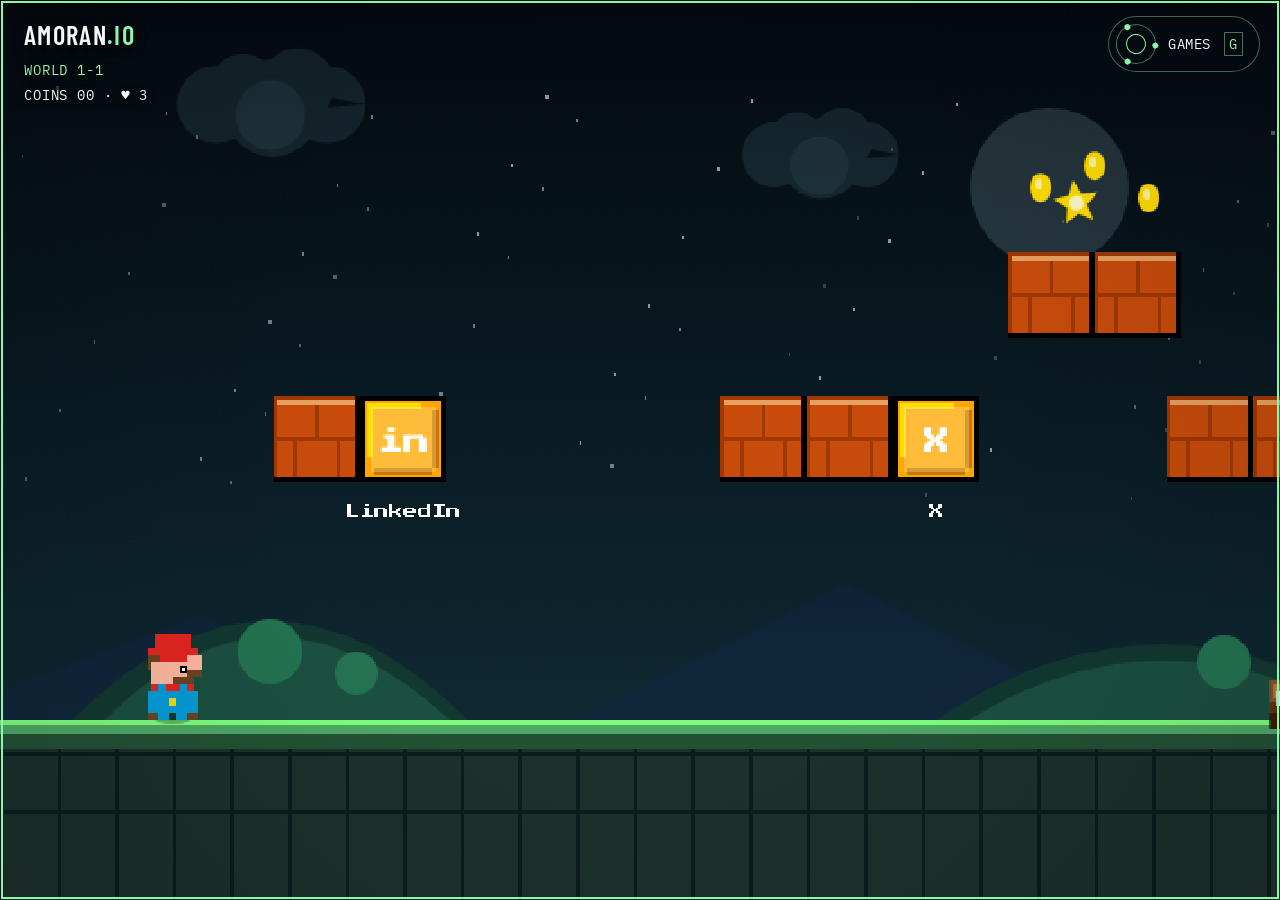
==== commit 305a0cbb: "Make arcade immersive with a floating game portal and working link blocks" ====
--- a/index.html
+++ b/index.html
@@ -10,47 +10,16 @@
 </head>
 <body>
     <a class="skip-link" href="#arcade">Skip to arcade</a>
-    <header class="site-header wrap">
-        <h1><a class="wordmark" href="index.html">AMORAN<span>.IO</span></a></h1>
-        <nav aria-label="Main navigation">
-            <a href="#arcade">Arcade</a>
-            <a href="#links">Links</a>
-            <a href="https://github.com/amoranio" target="_blank" rel="noopener noreferrer">GitHub ↗</a>
-        </nav>
-    </header>
-    <main class="wrap" id="arcade">
-    <div class="game-tabs" role="group" aria-label="Choose a game">
-      <button type="button" class="game-tab selected" data-game="platformer" aria-pressed="true"><span>01</span> Block Runner</button>
-      <button type="button" class="game-tab" data-game="snake" aria-pressed="false"><span>02</span> Packet Snake</button>
-      <button type="button" class="game-tab" data-game="memory" aria-pressed="false"><span>03</span> Neural Breach</button>
-    </div>
-    <div class="arcade-toolbar">
-      <span class="terminal-label">NEON TERMINAL</span>
-      <label>Difficulty <select id="modeSelect"><option value="classic">Classic</option><option value="overclock">Overclock</option><option value="training">Training</option></select></label>
-      <button type="button" class="tool-button" id="restartGame">Restart</button>
-      <button type="button" class="tool-button" id="pauseGame">Pause</button>
-    </div>
-    <p class="mode-description" id="modeDescription">Three lives. Three worlds. Collect coins and reach the flag.</p>
+    <main id="arcade" class="arcade-viewport">
+    <a class="wordmark" href="index.html" aria-label="amoran.io home">AMORAN<span>.IO</span></a>
+    <button type="button" id="portalTrigger" class="portal-trigger" aria-haspopup="dialog" aria-controls="gamePortal" aria-expanded="false" aria-label="Swap games and open menu (G)"><span class="portal-orbit" aria-hidden="true"><i></i><i></i><i></i></span><span>GAMES <kbd>G</kbd></span></button>
     <section id="platformerPanel" class="game-panel" aria-label="Block Runner platformer">
     <div class="stage-shell">
         <div class="stage-frame">
-            <div class="stage-topbar">
-                <div class="chip" id="worldChip">WORLD 1-1</div>
-                <div class="icon-row">
-                    <button class="icon-btn" id="sitesBtn" title="Open site links" aria-label="Open site links">
-                        <svg viewBox="0 0 24 24" aria-hidden="true"><path d="M3.9 12c0-1.71 1.39-3.1 3.1-3.1h4V7H7c-2.76 0-5 2.24-5 5s2.24 5 5 5h4v-1.9H7c-1.71 0-3.1-1.39-3.1-3.1zM8 13h8v-2H8v2zm9-6h-4v1.9h4c1.71 0 3.1 1.39 3.1 3.1s-1.39 3.1-3.1 3.1h-4V17h4c2.76 0 5-2.24 5-5s-2.24-5-5-5z"/></svg>
-                    </button>
-                    <button class="icon-btn" id="muteBtn" title="Toggle sound" aria-label="Toggle sound">
-                        <svg id="muteIcon" viewBox="0 0 24 24" aria-hidden="true"><path d="M3 10v4h4l5 5V5L7 10H3zm13.5 2c0-1.77-1.02-3.29-2.5-4.03v8.05c1.48-.73 2.5-2.25 2.5-4.02zM14 3.23v2.06c2.89.86 5 3.54 5 6.71s-2.11 5.85-5 6.71v2.06c4.01-.91 7-4.49 7-8.77s-2.99-7.86-7-8.77z"/></svg>
-                    </button>
-                    <button class="icon-btn" id="settingsBtn" title="Character and settings" aria-label="Character and settings">
-                        <svg viewBox="0 0 24 24" aria-hidden="true"><path d="M12 15.5A3.5 3.5 0 0 1 8.5 12 3.5 3.5 0 0 1 12 8.5a3.5 3.5 0 0 1 3.5 3.5 3.5 3.5 0 0 1-3.5 3.5m7.43-2.53c.04-.32.07-.64.07-.97 0-.33-.03-.66-.07-1l2.11-1.63c.19-.15.24-.42.12-.64l-2-3.46c-.12-.22-.39-.31-.61-.22l-2.49 1c-.52-.39-1.06-.73-1.69-.98l-.37-2.65A.506.506 0 0 0 14 2h-4c-.25 0-.46.18-.5.42l-.37 2.65c-.63.25-1.17.59-1.69.98l-2.49-1c-.22-.09-.49 0-.61.22l-2 3.46c-.13.22-.07.49.12.64L4.57 11c-.04.34-.07.67-.07 1 0 .33.03.65.07.97l-2.11 1.66c-.19.15-.25.42-.12.64l2 3.46c.12.22.39.3.61.22l2.49-1.01c.52.4 1.06.74 1.69.99l.37 2.65c.04.24.25.42.5.42h4c.25 0 .46-.18.5.42l.37-2.65c.63-.26 1.17-.59 1.69-.99l2.49 1.01c.22.08.49 0 .61-.22l2-3.46c.12-.22.07-.49-.12-.64l-2.11-1.66z"/></svg>
-                    </button>
-                </div>
-            </div>
-            <div class="stage has-overlay" id="gameStage">
-                <canvas id="gameCanvas" width="1000" height="500" tabindex="0" aria-label="Block Runner game. Arrow keys or WASD to move, Space to jump, F to fire, Escape to pause. Use Links below for all project links without playing.">Your browser does not support canvas. All project links are available in Links below.</canvas>
-    <div class="overlay active" id="titleOverlay">
+            <div class="runner-hud" aria-label="Run status"><span id="worldChip">WORLD 1-1</span><span id="runnerStats">COINS 00 · ♥ 3</span><span id="runnerMode"></span></div>
+            <div class="stage" id="gameStage">
+                <canvas id="gameCanvas" width="1000" height="500" tabindex="0" aria-label="Block Runner game. Arrow keys or WASD to move, Space to jump, F to fire, Escape to pause. Press G for games, controls, and project links.">Your browser does not support canvas. All project links are available in the Games menu.</canvas>
+    <div class="overlay" id="titleOverlay">
         <div class="overlay-content">
             <p class="eyebrow">01 / PLATFORMER</p><h2 class="overlay-title">BLOCK RUNNER</h2>
             <p class="overlay-sub">Three worlds. Collect coins, jump the gaps, and take on the bots.</p>
@@ -81,7 +50,7 @@
             </div>
             <label class="mute-row"><input type="checkbox" id="muteCheck"> Mute sound</label>
             <div class="btn-row">
-                <button class="close-btn" id="closeOverlay">START GAME</button>
+                <button class="close-btn" id="closeOverlay">PLAY</button>
             </div>
         </div>
     </div>
@@ -148,19 +117,6 @@
         </div>
     </div>
 
-    <div class="legend">
-        <details class="controls-box">
-            <summary>Controls</summary>
-            <div class="legend-row">
-                <span class="kbd">WASD / ARROWS move</span>
-                <span class="kbd">SPACE / W / UP jump</span>
-                <span class="kbd">X / F / SHIFT fire</span>
-                <span class="kbd">ESC pause</span>
-            </div>
-        </details>
-        <p class="popup-warning">Hit a block to discover a link. Click its notification to visit, or use Links below.</p>
-    </div>
-
     <div class="mobile-controls">
         <div class="d-pad">
             <button class="control-btn up" id="btnUp" aria-label="Jump">^</button>
@@ -181,10 +137,24 @@
       <div class="mini-message"><p id="miniStatus" role="status">Collect packets. Avoid the walls and your tail.</p><button class="button" id="miniStart">Start game</button></div>
       <div id="snakeControls" class="snake-controls" role="group" aria-label="Packet Snake directional controls"><button data-direction="up" aria-label="Move up">↑</button><button data-direction="left" aria-label="Move left">←</button><button data-direction="down" aria-label="Move down">↓</button><button data-direction="right" aria-label="Move right">→</button></div>
     </section>
-    <p class="game-note" id="fieldNote">Collect the pulse star to fire. Hit question blocks to discover links.</p>
-    <p class="score-note">Best scores are saved on this device.</p>
-    <section class="links-section" id="links" aria-labelledby="linksTitle">
-        <div class="section-heading"><span class="section-number">/ 04</span><h2 id="linksTitle">LINKS</h2></div>
+    </main>
+    <dialog id="gamePortal" class="game-portal" aria-labelledby="portalTitle">
+      <div class="portal-heading"><div><p class="eyebrow">AMORAN.IO / NEON TERMINAL</p><h1 id="portalTitle">PICK YOUR GAME.</h1></div><button type="button" id="closePortal" class="portal-close" aria-label="Close game menu">×</button></div>
+      <div class="game-deck" role="group" aria-label="Choose a game">
+        <button type="button" class="game-card selected" data-game="platformer" aria-pressed="true"><span class="card-number">01 / PLATFORMER</span><canvas class="card-scene" id="runnerPreview" width="480" height="240" aria-hidden="true"></canvas><span class="card-name">BLOCK<br>RUNNER</span><span class="card-action">ENTER WORLD <span aria-hidden="true">↗</span></span></button>
+        <button type="button" class="game-card" data-game="snake" aria-pressed="false"><span class="card-number">02 / SURVIVAL</span><canvas class="card-scene" id="snakePreview" width="480" height="240" aria-hidden="true"></canvas><span class="card-name">PACKET<br>SNAKE</span><span class="card-action">PLAY SNAKE <span aria-hidden="true">↗</span></span></button>
+        <button type="button" class="game-card" data-game="memory" aria-pressed="false"><span class="card-number">03 / MEMORY</span><canvas class="card-scene" id="memoryPreview" width="480" height="240" aria-hidden="true"></canvas><span class="card-name">NEURAL<br>BREACH</span><span class="card-action">PLAY MEMORY <span aria-hidden="true">↗</span></span></button>
+      </div>
+      <div class="portal-settings">
+        <label>Difficulty <select id="modeSelect"><option value="classic">Classic</option><option value="overclock">Overclock</option><option value="training">Training</option></select></label>
+        <button type="button" class="tool-button" id="pauseGame">Pause</button>
+        <button type="button" class="tool-button" id="restartGame">Restart</button>
+        <span id="runnerSettings"><button type="button" class="tool-button" id="settingsBtn">Character</button><button type="button" class="tool-button" id="sitesBtn">World links</button><button type="button" class="tool-button" id="muteBtn" aria-label="Toggle sound"><svg id="muteIcon" viewBox="0 0 24 24" aria-hidden="true"></svg><span>Sound</span></button></span>
+      </div>
+      <p class="mode-description" id="modeDescription">Three lives. Three worlds. Collect coins and reach the flag.</p>
+      <details class="controls-box"><summary>Controls</summary><p id="fieldNote">WASD / arrows to move · Space to jump · F to fire after collecting the pulse star.</p><p>G opens this menu · Escape pauses or goes back. Best scores are saved on this device.</p></details>
+    <details class="portal-links" id="links"><summary>Links <span aria-hidden="true">↗</span></summary>
+
         <div class="link-grid">
             <a href="https://exnoscan.com" target="_blank" rel="noopener noreferrer"><span>Exnoscan</span><small>exnoscan.com</small><span aria-hidden="true">↗</span></a>
             <a href="https://clearqr.exnoscan.com" target="_blank" rel="noopener noreferrer"><span>ClearQR</span><small>clearqr.exnoscan.com</small><span aria-hidden="true">↗</span></a>
@@ -193,9 +163,15 @@
             <a href="https://x.com/amoranio" target="_blank" rel="noopener noreferrer"><span>X</span><small>@amoranio</small><span aria-hidden="true">↗</span></a>
             <a href="https://www.linkedin.com/in/ashleymoran" target="_blank" rel="noopener noreferrer"><span>LinkedIn</span><small>Ashley Moran</small><span aria-hidden="true">↗</span></a>
         </div>
-    </section>
-    </main>
-    <footer class="site-footer wrap">© <span data-year>2026</span> Ashley Moran</footer>
+    </details>
+
+      <p class="portal-footnote">© <span data-year>2026</span> Ashley Moran</p>
+    </dialog>
+    <dialog id="linkDialog" class="link-dialog" aria-labelledby="linkTitle">
+      <p class="eyebrow">LINK BLOCK / RUN PAUSED</p><h2 id="linkTitle">LINK</h2><p id="linkAddress"></p>
+      <p class="link-help">Open in a new tab, then return to your run.</p>
+      <div class="btn-row"><a id="discoveredLink" class="close-btn" href="https://amoran.io" target="_blank" rel="noopener noreferrer">OPEN LINK ↗</a><button type="button" id="resumeLink" class="ghost-btn">RESUME GAME</button></div>
+    </dialog>
     <script src="js/site.js"></script>
     <script src="js/arcade-core.js"></script>
     <script src="js/game.js"></script>
--- a/css/arcade.css
+++ b/css/arcade.css
@@ -1,18 +1,7 @@
 @import url('https://fonts.googleapis.com/css2?family=Barlow+Condensed:wght@500;600;700&family=IBM+Plex+Mono:wght@400;500&family=Press+Start+2P&display=swap');
-
-:root {
-    color-scheme: dark;
-    --page: #030506;
-    --panel: #0a1013;
-    --ink: #f6f7f8;
-    --muted: #a8afb3;
-    --line: #2d3438;
-    --accent: #8ef5ac;
-    --display: 'Barlow Condensed', 'Arial Narrow', sans-serif;
-    --mono: 'IBM Plex Mono', monospace;
-}
+:root { color-scheme: dark; --page: #030506; --ink: #f6f7f8; --muted: #a8afb3; --line: #2d3e42; --accent: #8ef5ac; --display: 'Barlow Condensed', 'Arial Narrow', sans-serif; --mono: 'IBM Plex Mono', monospace; --edge: max(24px, env(safe-area-inset-left)); }
 * { box-sizing: border-box; }
-html { scroll-behavior: smooth; }
+html, body { width: 100%; height: 100%; overflow: hidden; }
 body { margin: 0; background: var(--page); color: var(--ink); font: 16px/1.6 Arial, sans-serif; }
 h1, h2, h3, p { margin: 0; }
 a { color: inherit; text-decoration: none; }
@@ -22,164 +11,131 @@
 button:disabled { cursor: default; }
 [hidden] { display: none !important; }
 :focus-visible { outline: 2px solid var(--accent); outline-offset: 4px; }
-.wrap { width: min(1440px, calc(100% - 96px)); margin-inline: auto; }
 .skip-link { position: fixed; top: -100px; left: 16px; z-index: 100; padding: 12px; background: #000; }
 .skip-link:focus { top: 12px; }
-.site-header { display: flex; justify-content: space-between; align-items: center; gap: 24px; min-height: 112px; }
-.site-header h1 { line-height: 1; }
-.wordmark { font: 600 2.25rem/1 var(--display); letter-spacing: .045em; }
+.arcade-viewport, .game-panel, .stage-shell, .stage-frame, .stage { width: 100%; height: 100%; }
+.arcade-viewport { position: relative; height: 100svh; height: 100dvh; overflow: hidden; isolation: isolate; }
+.game-panel { position: absolute; inset: 0; }
+.stage { position: relative; overflow: hidden; background: #09151c; }
+#gameCanvas { display: block; width: 100%; height: 100%; image-rendering: pixelated; touch-action: none; outline-offset: -3px; }
+.wordmark { position: absolute; z-index: 6; left: var(--edge); top: max(22px, env(safe-area-inset-top)); font: 600 1.65rem/1 var(--display); letter-spacing: .05em; text-shadow: 0 2px 12px #000; }
 .wordmark span { color: var(--accent); }
-.site-header nav { display: flex; flex-wrap: wrap; gap: 36px; font: 500 .875rem var(--mono); text-transform: uppercase; }
-.site-header nav a { padding-block: 12px; }
-.site-header nav a:hover { color: var(--accent); }
-.game-tabs { display: flex; flex-wrap: wrap; border-bottom: 1px solid var(--line); gap: 38px; }
-.game-tab { position: relative; background: none; border: 0; padding: 16px 0 18px; color: var(--muted); font: 600 1.125rem var(--display); text-transform: uppercase; letter-spacing: .045em; }
-.game-tab > span { color: #707d81; font: .75rem var(--mono); margin-right: 9px; }
-.game-tab.selected { color: var(--ink); }
-.game-tab.selected::after { content: ''; position: absolute; height: 2px; bottom: -1px; left: 0; right: 0; background: var(--accent); }
-.game-tab.selected > span { color: var(--accent); }
-.game-tab:hover { color: var(--ink); }
-.arcade-toolbar { display: flex; flex-wrap: wrap; gap: 12px; align-items: center; padding: 18px 0 12px; }
-.terminal-label { margin-right: auto; font: .75rem var(--mono); letter-spacing: .1em; color: var(--accent); }
-.arcade-toolbar label { display: flex; gap: 10px; align-items: center; color: var(--muted); font-size: .875rem; }
-select, .tool-button { min-height: 42px; padding: 9px 13px; border: 1px solid var(--line); border-radius: 0; background: transparent; color: var(--ink); font-size: .875rem; }
+.runner-hud { position: absolute; z-index: 2; top: calc(max(22px, env(safe-area-inset-top)) + 38px); left: var(--edge); display: grid; gap: 4px; pointer-events: none; font: .875rem/1.5 var(--mono); letter-spacing: .06em; text-shadow: 0 2px 8px #000; }
+#worldChip { color: var(--accent); }
+#runnerMode:empty { display: none; }
+/* One floating control. Nothing reserves a strip of the playing surface. */
+.portal-trigger { position: absolute; z-index: 7; top: max(16px, env(safe-area-inset-top)); right: max(20px, env(safe-area-inset-right)); display: flex; align-items: center; gap: 12px; min-height: 56px; padding: 0 16px 0 7px; border: 1px solid #8ef5ac65; border-radius: 40px; background: #030a10bf; backdrop-filter: blur(12px); font: .875rem var(--mono); letter-spacing: .04em; transition: border-color .2s, background .2s; }
+.portal-trigger:hover { background: #112820; border-color: var(--accent); }
+.portal-trigger kbd { margin-left: 5px; padding: 2px 4px; border: 1px solid #506b61; font: inherit; color: var(--accent); }
+.portal-orbit { display: block; position: relative; width: 40px; height: 40px; border: 1px solid #8ef5ac70; border-radius: 50%; transform: rotate(-30deg); transition: transform .4s; }
+.portal-orbit::before { content: ''; position: absolute; inset: 9px; border: 1px solid var(--accent); border-radius: 50%; }
+.portal-orbit i { position: absolute; width: 6px; height: 6px; background: var(--accent); border-radius: 50%; }
+.portal-orbit i:nth-child(1) { top: -3px; left: 17px; }
+.portal-orbit i:nth-child(2) { bottom: 5px; right: 0; }
+.portal-orbit i:nth-child(3) { bottom: 5px; left: 0; }
+.portal-trigger:hover .portal-orbit { transform: rotate(90deg); }
+dialog { color: var(--ink); border: 1px solid #314b48; background: #071011; }
+dialog::backdrop { background: #010507c9; backdrop-filter: blur(10px); }
+.game-portal { width: min(1040px, calc(100% - 40px)); max-height: calc(100dvh - 40px); padding: clamp(22px, 4vw, 44px); overflow-y: auto; overscroll-behavior: contain; box-shadow: 0 30px 120px #000a; }
+.game-portal[open] { animation: portal-arrive .25s ease-out; }
+.portal-heading { display: flex; align-items: flex-start; justify-content: space-between; gap: 20px; }
+.eyebrow { color: var(--accent); font: .75rem var(--mono); letter-spacing: .12em; margin-bottom: 12px; }
+.portal-heading h1 { font: 600 clamp(2rem, 4vw, 3.5rem)/1 var(--display); }
+.portal-close { flex: 0 0 44px; height: 44px; border: 1px solid var(--line); background: transparent; font: 2rem/1 Arial, sans-serif; }
+.portal-close:hover { border-color: var(--accent); }
+.game-deck { display: grid; grid-template-columns: repeat(3, 1fr); gap: 18px; margin: 45px 10px 35px; perspective: 1000px; }
+.game-card { position: relative; display: flex; flex-direction: column; min-width: 0; padding: 18px; text-align: left; border: 1px solid #2c4645; background: #0a1518; transform: rotate(var(--tilt, 0deg)); transition: transform .25s, border-color .25s, box-shadow .25s; }
+.game-card:first-child { --tilt: -5deg; }
+.game-card:last-child { --tilt: 5deg; }
+.game-card.selected { border-color: var(--accent); box-shadow: inset 0 0 0 1px #8ef5ac45; }
+.game-card:hover, .game-card:focus-visible { z-index: 2; transform: translateY(-10px) rotate(0); border-color: var(--accent); box-shadow: 0 18px 36px #0007; }
+.card-number { min-width: 0; overflow-wrap: anywhere; color: var(--accent); font: .75rem var(--mono); letter-spacing: .04em; }
+.card-name { font: 600 clamp(1.9rem, 3.5vw, 3rem)/.95 var(--display); letter-spacing: .02em; margin: 20px 0; }
+.card-action { display: flex; justify-content: space-between; gap: 8px; align-items: center; color: #bccdcd; font: .75rem var(--mono); border-top: 1px solid var(--line); padding-top: 12px; margin-top: auto; }
+.card-action > span { font-size: 1.1rem; color: var(--accent); }
+.card-scene { display: block; position: relative; width: 100%; height: 125px; margin-top: 15px; overflow: hidden; background: #030b10; }
+.card-scene { object-fit: cover; image-rendering: pixelated; }
+.portal-settings { display: flex; flex-wrap: wrap; align-items: center; gap: 10px; border-top: 1px solid var(--line); padding-top: 22px; }
+.portal-settings label { display: flex; align-items: center; gap: 10px; margin-right: auto; color: var(--muted); font-size: .875rem; }
+#runnerSettings { display: flex; flex-wrap: wrap; gap: 10px; }
+select, .tool-button { min-height: 44px; padding: 10px 12px; border: 1px solid var(--line); border-radius: 0; background: transparent; color: var(--ink); font-size: .875rem; }
 select option { background: #0a1013; }
-.tool-button:hover, select:hover { border-color: #7c8789; }
-.mode-description { color: var(--muted); font-size: .875rem; margin: 0 0 18px; }
-.stage-shell, .stage-frame { width: 100%; }
-.stage-frame { border: 1px solid var(--line); background: #050a0c; }
-.stage-topbar { display: flex; justify-content: space-between; align-items: center; min-height: 44px; padding: 6px 14px; gap: 15px; border-bottom: 1px solid var(--line); }
-.chip { font: .75rem var(--mono); letter-spacing: .08em; color: var(--accent); }
-.icon-row { display: flex; gap: 7px; }
-.icon-btn { display: grid; place-items: center; width: 34px; height: 32px; border: 0; background: transparent; color: #bdc7cc; }
-.icon-btn:hover { color: var(--accent); }
-.icon-btn svg { width: 20px; height: 20px; fill: currentColor; }
-.stage { position: relative; overflow: hidden; background: #09151c; }
-.stage.has-overlay { min-height: 350px; }
-#gameCanvas { display: block; width: 100%; height: auto; image-rendering: pixelated; touch-action: none; }
-.overlay { display: none; position: absolute; inset: 0; z-index: 5; padding: 28px; align-items: center; justify-content: center; background: #03080eed; overflow-y: auto; }
+.tool-button:hover, select:hover { border-color: var(--accent); }
+#muteBtn { display: inline-flex; align-items: center; gap: 8px; }
+#muteIcon { width: 18px; height: 18px; fill: currentColor; }
+.mode-description { color: var(--muted); font-size: .875rem; margin-top: 12px; }
+.controls-box, .portal-links { margin-top: 18px; border-top: 1px solid var(--line); font-size: .875rem; color: var(--muted); }
+summary { cursor: pointer; padding: 14px 0; color: var(--ink); }
+.controls-box p { margin-bottom: 8px; }
+.link-grid { display: grid; grid-template-columns: repeat(3, 1fr); gap: 14px 24px; }
+.link-grid a { display: grid; grid-template-columns: 1fr auto; padding: 10px 0; border-bottom: 1px solid var(--line); }
+.link-grid a > span:first-child { color: var(--ink); font: 500 1.25rem var(--display); }
+.link-grid small { grid-column: 1; overflow-wrap: anywhere; }
+.link-grid a > span:last-child { grid-column: 2; grid-row: 1 / 3; align-self: center; color: var(--accent); }
+.link-grid a:hover { border-color: var(--accent); }
+.portal-footnote { margin-top: 22px; color: #758c86; font: .75rem var(--mono); }
+.overlay { display: none; position: absolute; inset: 0; z-index: 5; padding: 110px 24px 30px; align-items: center; justify-content: center; background: #03080edb; overflow-y: auto; }
 .overlay.active { display: flex; }
-.overlay-content { width: min(660px, 100%); text-align: center; }
-.overlay-title { font: 600 clamp(1.7rem, 3vw, 3rem)/1 var(--display); letter-spacing: .01em; margin-bottom: 16px; }
-.overlay-sub { color: #bfc7cc; max-width: 540px; font-size: 1rem; line-height: 1.6; margin-inline: auto; }
-.eyebrow { color: var(--accent); font: .75rem var(--mono); letter-spacing: .13em; margin-bottom: 15px; }
-#titleOverlay { justify-content: flex-start; align-items: flex-end; padding: clamp(28px, 4.5vw, 65px); background: linear-gradient(90deg, #020509eb 0%, #020509a0 48%, #02050905 90%); }
-#titleOverlay .overlay-content { text-align: left; width: 680px; }
-#titleOverlay .overlay-title { font-size: clamp(3.5rem, 6vw, 6.8rem); letter-spacing: -.01em; margin-bottom: 18px; }
-#titleOverlay .overlay-sub { margin: 0; max-width: 400px; }
-#titleOverlay .btn-row { justify-content: flex-start; margin-top: 28px; }
+.overlay-content { width: min(660px, 100%); margin-block: auto; text-align: center; }
+.overlay-title, .link-dialog h2 { font: 600 clamp(2rem, 5vw, 4rem)/1 var(--display); margin-bottom: 16px; }
+.overlay-sub { color: #bfc7cc; max-width: 540px; font-size: 1rem; margin-inline: auto; }
 .btn-row { display: flex; flex-wrap: wrap; justify-content: center; gap: 12px; margin-top: 22px; }
-.close-btn, .ghost-btn, .button { display: inline-flex; justify-content: center; align-items: center; min-width: 130px; min-height: 50px; padding: 12px 24px; border: 1px solid #e6ecee; border-radius: 0; background: transparent; color: #fff; font: 500 .875rem var(--mono); text-transform: uppercase; transition: color .18s, background .18s; }
+.close-btn, .ghost-btn, .button { display: inline-flex; justify-content: center; align-items: center; min-height: 48px; padding: 12px 22px; border: 1px solid #dbe9e2; border-radius: 0; background: transparent; color: #fff; font: 500 .875rem var(--mono); text-transform: uppercase; }
 .close-btn:hover, .button:hover { color: #06110a; border-color: var(--accent); background: var(--accent); }
-.ghost-btn { border-color: #697479; color: #c1cace; }
-.ghost-btn:hover { border-color: #fff; color: #fff; }
+.ghost-btn { border-color: #697479; color: #c1cace; }.ghost-btn:hover { border-color: #fff; }
 .character-options { display: flex; flex-wrap: wrap; justify-content: center; gap: 16px; margin-top: 22px; }
-.character-option { display: flex; flex-direction: column; align-items: center; gap: 14px; width: 120px; padding: 18px 12px; background: #101c20; border: 1px solid #3a4a4d; border-radius: 0; }
-.character-option.selected { border-color: var(--accent); background: #13271f; }
-.character-option:hover { border-color: #fff; }
-.character-option canvas { image-rendering: pixelated; }
-.character-name { font: .875rem var(--mono); }
+.character-option { display: flex; flex-direction: column; align-items: center; gap: 14px; width: 120px; padding: 18px 12px; background: #101c20; border: 1px solid #3a4a4d; }
+.character-option.selected { border-color: var(--accent); background: #13271f; }.character-option:hover { border-color: #fff; }
+.character-option canvas { image-rendering: pixelated; }.character-name { font: .875rem var(--mono); }
 .mute-row { display: flex; align-items: center; justify-content: center; gap: 10px; margin-top: 18px; color: var(--muted); font-size: .875rem; }
 input[type=checkbox] { width: 17px; height: 17px; accent-color: var(--accent); }
 .site-grid { display: grid; grid-template-columns: repeat(3, 1fr); gap: 12px; margin-top: 22px; }
-.site-card { padding: 18px 12px; border: 1px solid #35464c; }
-.site-card:hover { border-color: var(--accent); }
-.site-name { font: 500 1rem var(--display); text-transform: uppercase; }
-.site-desc { color: var(--muted); font-size: .75rem; margin-top: 4px; }
-.legend { display: flex; align-items: flex-start; justify-content: space-between; flex-wrap: wrap; gap: 16px; margin-top: 14px; }
-.controls-box { color: var(--muted); font-size: .875rem; }
-.controls-box summary { cursor: pointer; padding: 4px 10px 4px 0; }
-.legend-row { display: flex; flex-wrap: wrap; gap: 10px; margin-top: 10px; }
-.kbd { font: .75rem/1.6 var(--mono); color: #bdc8cb; padding: 5px 8px; background: #10171a; border: 1px solid #273236; }
-.popup-warning { font-size: .75rem; color: #87969c; padding-top: 5px; }
-.mobile-controls { display: none; max-width: 380px; margin: 20px auto 0; justify-content: space-between; gap: 18px; align-items: flex-end; }
-.d-pad { display: grid; grid-template-columns: repeat(3, 44px); grid-template-rows: repeat(2, 44px); gap: 4px; }
-.d-pad .up { grid-column: 2; grid-row: 1; }
-.d-pad .left { grid-column: 1; grid-row: 2; }
-.d-pad .right { grid-column: 3; grid-row: 2; }
-.control-btn { width: 44px; height: 44px; background: #102119; border: 1px solid #5a8270; border-radius: 0; color: #c0f6d3; font: 1rem var(--mono); touch-action: none; user-select: none; -webkit-user-select: none; }
-.control-btn:active { background: #284e37; }
-.action-buttons { display: flex; gap: 10px; }
-.jump-btn, .fire-btn { width: 62px; height: 56px; font-size: .875rem; }
-.mini-panel { padding: 24px; border: 1px solid var(--line); background: linear-gradient(160deg, #0b151b, #040709); }
-.mini-hud { display: flex; flex-wrap: wrap; align-items: center; gap: 24px; margin-bottom: 22px; font: .875rem var(--mono); }
-#miniTitle { margin-right: auto; font: 600 2rem var(--display); letter-spacing: .025em; }
-#miniScore { color: var(--accent); }
-#miniBest { color: var(--muted); }
-.snake-surface { width: min(760px, 100%); margin-inline: auto; }
+.site-card { padding: 18px 12px; border: 1px solid #35464c; }.site-card:hover { border-color: var(--accent); }
+.site-name { font: 500 1rem var(--display); text-transform: uppercase; }.site-desc { color: var(--muted); font-size: .75rem; margin-top: 4px; }
+.link-dialog { width: min(520px, calc(100% - 32px)); max-height: calc(100dvh - 32px); padding: clamp(24px, 5vw, 42px); text-align: center; }
+#linkAddress { overflow-wrap: anywhere; color: var(--accent); font: .8rem var(--mono); }.link-help { margin-top: 20px; font-size: .875rem; color: var(--muted); }
+.mobile-controls { display: none; position: absolute; z-index: 4; left: max(18px, env(safe-area-inset-left)); right: max(18px, env(safe-area-inset-right)); bottom: max(15px, env(safe-area-inset-bottom)); justify-content: space-between; align-items: flex-end; pointer-events: none; }
+.mobile-controls button { pointer-events: auto; }.game-panel:has(.overlay.active) .mobile-controls { visibility: hidden; }
+.d-pad, .action-buttons { display: flex; gap: 10px; }.d-pad .up { display: none; }
+.control-btn { width: 54px; height: 54px; background: #081411b3; border: 1px solid #8ef5ac70; border-radius: 50%; color: #d6fbe2; font: 1.2rem var(--mono); touch-action: none; user-select: none; -webkit-user-select: none; }
+.control-btn:active { background: #284e37; }.jump-btn { width: 62px; height: 62px; }.jump-btn, .fire-btn { font-size: .75rem; }
+.mini-panel { display: flex; flex-direction: column; align-items: center; justify-content: center; padding: max(105px, env(safe-area-inset-top)) max(24px, env(safe-area-inset-right)) max(24px, env(safe-area-inset-bottom)) max(24px, env(safe-area-inset-left)); background: radial-gradient(ellipse at 50% 60%, #12302b, #04090d 75%); gap: 18px; overflow-y: auto; }
+.mini-hud { display: flex; flex-wrap: wrap; align-items: center; justify-content: center; gap: 12px 24px; font: .75rem var(--mono); }
+#miniTitle { font: 600 2rem var(--display); letter-spacing: .025em; }#miniScore { color: var(--accent); }#miniBest { color: var(--muted); }
+.snake-surface { width: min(100%, 1080px, calc((100dvh - 260px) * 1.5)); flex-shrink: 0; border: 1px solid #386b55; box-shadow: 0 0 60px #0006; }
 #snakeCanvas { display: block; width: 100%; height: auto; touch-action: none; }
-.memory-surface { width: min(680px, 100%); margin: 32px auto; }
-.memory-grid { display: grid; grid-template-columns: repeat(3, 1fr); gap: 16px; }
-.memory-pad { min-height: 100px; border: 1px solid #385a48; border-radius: 0; color: #d6eadc; background: #0a1c15; font: 1.5rem var(--mono); }
-.memory-pad:disabled { opacity: 1; }
-.memory-pad.lit { background: var(--accent); color: #06110a; border-color: #d1ffde; }
-.mini-message { display: flex; align-items: center; justify-content: center; flex-wrap: wrap; gap: 18px; text-align: center; margin-top: 24px; }
-.mini-message p { font-size: 1rem; color: #bfccd2; }
-.snake-controls { display: flex; justify-content: center; gap: 10px; margin-top: 18px; }
-.snake-controls button { width: 50px; height: 44px; background: #102119; border: 1px solid #385a48; border-radius: 0; color: var(--accent); font-size: 1.25rem; touch-action: manipulation; }
-.game-note { margin-top: 20px; color: var(--muted); font-size: .875rem; }
-.score-note { margin-top: 6px; color: #7e8b90; font-size: .75rem; }
-.links-section { margin-top: 65px; padding: 40px 0 60px; border-top: 1px solid var(--line); }
-.section-heading { display: flex; align-items: center; gap: 20px; margin-bottom: 30px; }
-.section-number { color: var(--accent); font: .75rem var(--mono); }
-.section-heading h2 { font: 600 2.5rem/1 var(--display); letter-spacing: .02em; }
-.link-grid { display: grid; grid-template-columns: repeat(3, 1fr); gap: 0 36px; }
-.link-grid a { display: grid; grid-template-columns: 1fr auto; padding: 24px 0; border-bottom: 1px solid var(--line); }
-.link-grid a > span:first-child { font: 500 1.25rem var(--display); text-transform: uppercase; letter-spacing: .02em; }
-.link-grid small { color: var(--muted); font-size: .875rem; grid-column: 1; margin-top: 4px; }
-.link-grid a > span:last-child { grid-column: 2; grid-row: 1 / 3; align-self: center; font-size: 1.25rem; color: var(--accent); }
-.link-grid a:hover { border-color: var(--accent); }
-.site-footer { padding: 28px 0 40px; border-top: 1px solid var(--line); font-size: .75rem; text-align: center; color: var(--muted); }
-@media(max-width: 900px) {
-    .wrap { width: calc(100% - 48px); }
-    .site-header { min-height: 92px; }
-    .site-header nav { gap: 20px; }
-    .stage.has-overlay { min-height: 340px; }
-    #titleOverlay .overlay-title { font-size: 4rem; }
-    .overlay { padding: 20px; }
+.memory-surface { width: min(100%, 660px, calc(100dvh - 255px)); flex-shrink: 0; }
+.memory-grid { display: grid; grid-template-columns: repeat(3, 1fr); gap: 12px; }
+.memory-pad { aspect-ratio: 1.35; min-height: 44px; border: 1px solid #385a48; border-radius: 0; color: #d6eadc; background: #0a1c15; font: 1.3rem var(--mono); }
+.memory-pad:disabled { opacity: 1; }.memory-pad.lit { background: var(--accent); color: #06110a; border-color: #d1ffde; box-shadow: 0 0 36px #8ef5ac30; }
+.mini-message { display: flex; align-items: center; justify-content: center; flex-wrap: wrap; gap: 14px; text-align: center; }
+.mini-message p { font-size: .85rem; color: #bfccd2; }
+.snake-controls { display: flex; justify-content: center; gap: 12px; }
+.snake-controls button { width: 48px; height: 44px; background: #102119; border: 1px solid #385a48; border-radius: 50%; color: var(--accent); font-size: 1.25rem; touch-action: manipulation; }
+@keyframes portal-arrive { from { opacity: 0; transform: translateY(24px) scale(.96); } to { opacity: 1; transform: none; } }
+@media(max-width: 600px) {
+    :root { --edge: max(18px, env(safe-area-inset-left)); }
+    .wordmark { font-size: 1.4rem; }.runner-hud { font-size: .75rem; }
+    .portal-trigger { right: max(14px, env(safe-area-inset-right)); gap: 7px; padding-right: 12px; min-height: 50px; }.portal-trigger kbd { display: none; }.portal-orbit { width: 34px; height: 34px; }.portal-orbit i:nth-child(1) { left: 13px; }
+    .game-portal { width: calc(100% - 24px); max-height: calc(100dvh - 24px); padding: 22px 18px; }
+    .portal-heading .eyebrow { font-size: .75rem; }.portal-heading h1 { font-size: 2rem; }
+    .game-deck { display: flex; flex-direction: column; gap: 14px; margin: 28px 4px 24px; }
+    .game-card { display: grid; grid-template-columns: 95px 1fr; gap: 8px 16px; padding: 14px; --tilt: 0deg !important; }
+    .game-card:hover, .game-card:focus-visible { transform: translateX(3px); }
+    .card-number { grid-column: 2; font-size: .75rem; }.card-scene { grid-column: 1; grid-row: 1 / 4; height: 100%; min-height: 125px; margin: 0; }
+    .card-name { grid-column: 2; font-size: 1.8rem; margin: 0; }.card-action { grid-column: 2; font-size: .75rem; padding-top: 5px; }
+    .portal-settings { gap: 8px; }.portal-settings label { flex-basis: 100%; justify-content: space-between; }#runnerSettings { gap: 8px; }
+    .link-grid { grid-template-columns: repeat(2, 1fr); gap: 10px 20px; }
+    .character-option { width: 80px; padding: 12px 6px; gap: 8px; }.character-option canvas { width: 42px; height: 63px; }.character-options { gap: 10px; }
+    .site-grid { grid-template-columns: repeat(2, 1fr); }.site-card { padding: 12px 8px; }
+    .mini-panel { padding-inline: 18px; gap: 16px; }.mini-hud { gap: 8px 16px; }#miniTitle { flex-basis: 100%; text-align: center; }
+    .snake-surface { width: min(100%, calc((100dvh - 340px) * 1.5)); }.memory-surface { width: min(100%, calc(100dvh - 300px)); }
 }
-@media(max-width: 600px) {
-    .wrap { width: calc(100% - 28px); }
-    .site-header { min-height: 84px; gap: 16px; }
-    .wordmark { font-size: 1.75rem; }
-    .site-header nav { gap: 15px; font-size: .75rem; }
-    .site-header nav > a:first-child { display: none; }
-    .game-tabs { gap: 0; justify-content: space-between; }
-    .game-tab { font-size: 1rem; padding: 14px 0; }
-    .game-tab > span { display: none; }
-    .terminal-label { flex-basis: 100%; margin-bottom: 2px; }
-    .arcade-toolbar { gap: 9px; }
-    .arcade-toolbar label { margin-right: auto; gap: 7px; }
-    select, .tool-button { padding: 8px; }
-    .mode-description { font-size: .875rem; }
-    .stage.has-overlay { min-height: 340px; }
-    #titleOverlay { padding: 26px; background: linear-gradient(0deg, #020609f7 10%, #020609a0 65%, #02060918); }
-    #titleOverlay .overlay-title { font-size: 3.5rem; }
-    #titleOverlay .overlay-sub { font-size: .875rem; }
-    #titleOverlay .btn-row { margin-top: 22px; }
-    .overlay { align-items: flex-start; padding: 18px 14px; }
-    .overlay-title { margin-bottom: 10px; font-size: 1.7rem; }
-    .overlay-sub { font-size: .875rem; }
-    .character-options { gap: 10px; margin-top: 16px; }
-    .character-option { width: 80px; padding: 10px 5px; gap: 8px; }
-    .character-option canvas { width: 42px; height: 63px; }
-    .character-name { font-size: .875rem; }
-    .mute-row { margin-top: 12px; }
-    .btn-row { margin-top: 16px; }
-    .close-btn, .ghost-btn, .button { min-width: 100px; min-height: 44px; padding: 10px 16px; }
-    .site-grid { gap: 8px; margin-top: 15px; grid-template-columns: repeat(2, 1fr); }
-    .site-card { padding: 10px 8px; }
-    .mobile-controls { display: flex; }
-    .popup-warning { flex-basis: 100%; }
-    .mini-panel { padding: 16px 12px; }
-    .mini-hud { gap: 12px; }
-    #miniTitle { font-size: 1.5rem; flex-basis: 100%; }
-    .memory-grid { gap: 10px; }
-    .memory-pad { min-height: 70px; }
-    .memory-surface { margin: 20px auto; }
-    .link-grid { grid-template-columns: repeat(2, 1fr); gap: 0 22px; }
-    .link-grid small { font-size: .75rem; overflow-wrap: anywhere; }
-    .links-section { margin-top: 42px; }
+@media(hover: none), (pointer: coarse) { .mobile-controls { display: flex; } }
+@media(max-height: 500px) and (min-width: 601px) {
+    .mini-panel { padding: 68px 24px 12px; gap: 8px; }.mini-hud { gap: 16px; }#miniTitle { font-size: 1.4rem; }
+    .snake-surface { width: min(100%, calc((100dvh - 175px) * 1.5)); }.memory-surface { width: min(100%, calc((100dvh - 145px) * 1.3)); }
+    .snake-controls { position: absolute; bottom: 16px; left: 20px; flex-wrap: wrap; width: 110px; gap: 6px; }
+    .memory-grid { gap: 6px; }.memory-pad { font-size: 1rem; }.mini-message p { font-size: .75rem; }.mini-message .button { min-height: 40px; padding: 8px 16px; }
 }
-@media(hover: none) and (pointer: coarse) { .mobile-controls { display: flex; } }
-@media(prefers-reduced-motion: reduce) { html { scroll-behavior: auto; } *, *::before, *::after { animation: none !important; transition: none !important; } }
+@media(prefers-reduced-motion: reduce) { *, *::before, *::after { animation: none !important; transition: none !important; } }
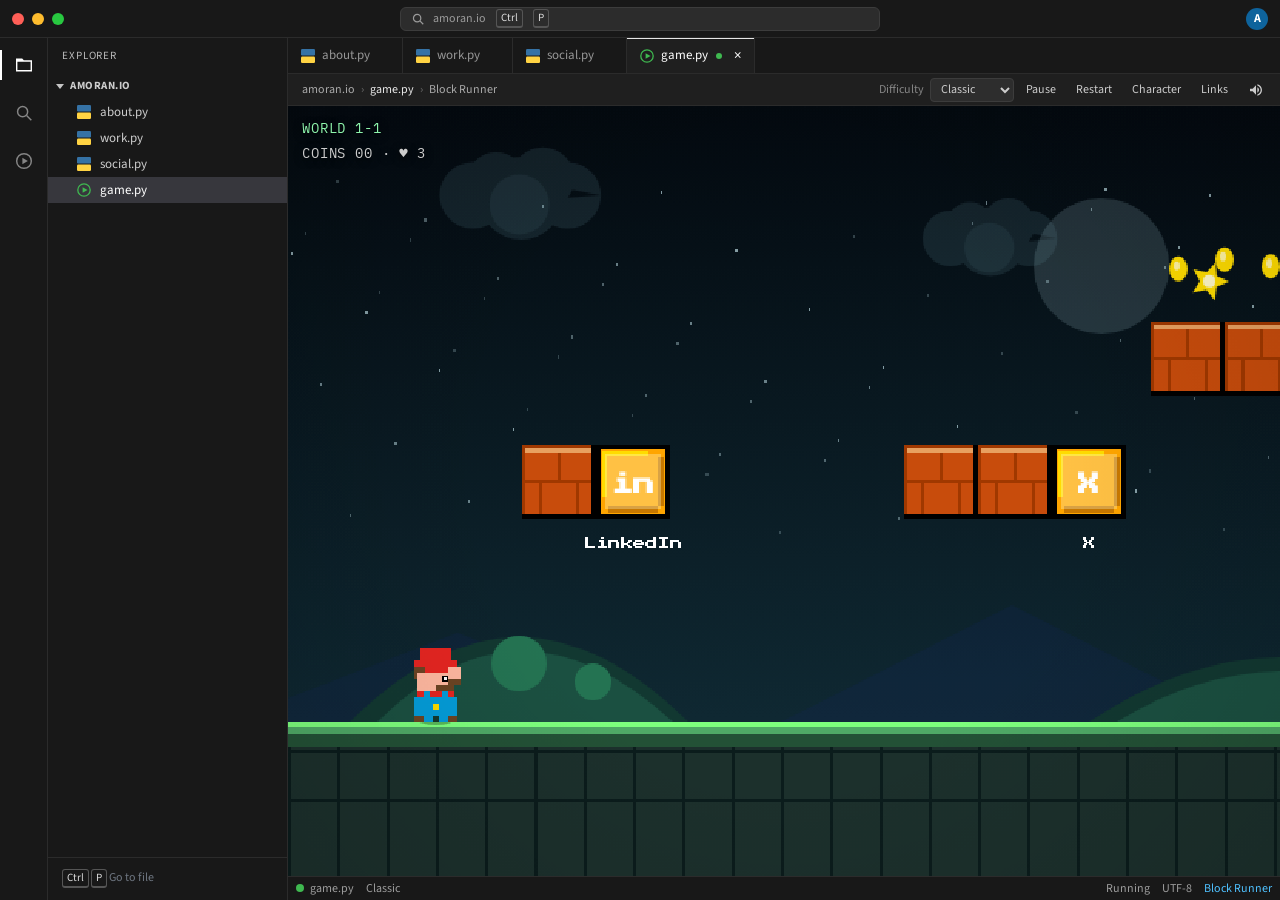
==== commit 0b99ce52: "Open the site as a dark editor with live file tabs Block Runner stays in game.py. About, work, and s" ====
--- a/index.html
+++ b/index.html
@@ -3,178 +3,249 @@
 <head>
     <meta charset="UTF-8">
     <meta name="viewport" content="width=device-width, initial-scale=1.0, viewport-fit=cover">
-    <title>amoran.io — Arcade</title>
-    <meta name="description" content="Ashley Moran's site. Block Runner, Packet Snake, Neural Breach, and links to my projects.">
+    <title>game.py — amoran.io</title>
+    <meta name="description" content="Ashley Moran's workspace. About, work, and social files, plus Block Runner.">
+    <link rel="preconnect" href="https://fonts.googleapis.com">
+    <link rel="preconnect" href="https://fonts.gstatic.com" crossorigin>
+    <link href="https://fonts.googleapis.com/css2?family=Source+Sans+3:wght@400;600;700&display=swap" rel="stylesheet">
     <link rel="stylesheet" href="css/arcade.css">
-    <link rel="icon" href="data:image/svg+xml,%3Csvg xmlns='http://www.w3.org/2000/svg' viewBox='0 0 16 16'%3E%3Crect width='16' height='16' fill='%2312121c'/%3E%3Crect x='3' y='3' width='10' height='10' fill='%23ffd24a'/%3E%3Crect x='5' y='5' width='6' height='6' fill='%23049cd8'/%3E%3C/svg%3E">
+    <link rel="stylesheet" href="css/ide.css">
+    <link rel="icon" href="data:image/svg+xml,%3Csvg xmlns='http://www.w3.org/2000/svg' viewBox='0 0 16 16'%3E%3Crect width='16' height='16' rx='3' fill='%231e1e1e'/%3E%3Cpath d='M3 4l4 4-4 4' fill='none' stroke='%234EC9B0' stroke-width='1.4'/%3E%3Cpath d='M8 12h5' stroke='%23DCDCAA' stroke-width='1.4'/%3E%3C/svg%3E">
+    <script>if(window.matchMedia("(max-width: 800px), (max-height: 520px)").matches)document.documentElement.dataset.sidebar="closed";</script>
 </head>
 <body>
-    <a class="skip-link" href="#arcade">Skip to arcade</a>
-    <main id="arcade" class="arcade-viewport">
-    <a class="wordmark" href="index.html" aria-label="amoran.io home">AMORAN<span>.IO</span></a>
-    <button type="button" id="portalTrigger" class="portal-trigger" aria-haspopup="dialog" aria-controls="gamePortal" aria-expanded="false" aria-label="Swap games and open menu (G)"><span class="portal-orbit" aria-hidden="true"><i></i><i></i><i></i></span><span>GAMES <kbd>G</kbd></span></button>
-    <section id="platformerPanel" class="game-panel" aria-label="Block Runner platformer">
-    <div class="stage-shell">
-        <div class="stage-frame">
-            <div class="runner-hud" aria-label="Run status"><span id="worldChip">WORLD 1-1</span><span id="runnerStats">COINS 00 · ♥ 3</span><span id="runnerMode"></span></div>
-            <div class="stage" id="gameStage">
-                <canvas id="gameCanvas" width="1000" height="500" tabindex="0" aria-label="Block Runner game. Arrow keys or WASD to move, Space to jump, F to fire, Escape to pause. Press G for games, controls, and project links.">Your browser does not support canvas. All project links are available in the Games menu.</canvas>
-    <div class="overlay" id="titleOverlay">
-        <div class="overlay-content">
-            <p class="eyebrow">01 / PLATFORMER</p><h2 class="overlay-title">BLOCK RUNNER</h2>
-            <p class="overlay-sub">Three worlds. Collect coins, jump the gaps, and take on the bots.</p>
-            <div class="btn-row">
-                <button class="close-btn" id="playBtn">PLAY</button>
-                <button class="ghost-btn" id="titleSitesBtn">LINKS</button>
+    <a class="skip-link" href="#editor">Skip to editor</a>
+    <div class="ide" id="workspace" data-active="game.py">
+        <header class="titlebar">
+            <div class="lights" aria-hidden="true"><i></i><i></i><i></i></div>
+            <div class="window-title" id="windowTitle">game.py — amoran.io</div>
+            <button type="button" class="command-center opens-palette" id="commandCenter" aria-label="Go to file">
+                <svg width="14" height="14" viewBox="0 0 16 16" aria-hidden="true"><circle cx="7" cy="7" r="4.2" fill="none" stroke="currentColor" stroke-width="1.4"></circle><path d="M10.2 10.2L14 14" stroke="currentColor" stroke-width="1.4"></path></svg>
+                <span>amoran.io</span>
+                <kbd data-mod="1">Ctrl</kbd><kbd>P</kbd>
+            </button>
+            <div class="avatar" title="Ashley Moran">A</div>
+        </header>
+        <div class="workbench">
+            <nav class="activity" aria-label="Activity bar">
+                <button type="button" id="explorerToggle" aria-label="Explorer" aria-pressed="true">
+                    <svg width="24" height="24" viewBox="0 0 24 24" aria-hidden="true"><path fill="currentColor" d="M4 5.5h6.2l1.6 1.8H20V18.5H4V5.5zm1.4 3.2v8.4h13.2V8.7H4.4z"></path></svg>
+                </button>
+                <button type="button" class="opens-palette" id="searchActivity" aria-label="Search files">
+                    <svg width="22" height="22" viewBox="0 0 24 24" aria-hidden="true"><circle cx="10.5" cy="10.5" r="5.5" fill="none" stroke="currentColor" stroke-width="1.6"></circle><path d="M14.8 14.8L20 20" stroke="currentColor" stroke-width="1.6"></path></svg>
+                </button>
+                <button type="button" id="runActivity" aria-label="Open Block Runner">
+                    <svg width="22" height="22" viewBox="0 0 24 24" aria-hidden="true"><circle cx="12" cy="12" r="8" fill="none" stroke="currentColor" stroke-width="1.6"></circle><path fill="currentColor" d="M10.2 8.4l6 3.6-6 3.6z"></path></svg>
+                </button>
+            </nav>
+            <button type="button" class="sidebar-backdrop" id="sidebarBackdrop" aria-label="Close explorer" tabindex="-1"></button>
+            <aside class="sidebar" id="sidebar" aria-label="Explorer">
+                <div class="side-title">EXPLORER</div>
+                <button type="button" class="folder" id="folderToggle" aria-expanded="true" aria-controls="fileTree"><span class="chevron" aria-hidden="true"></span>AMORAN.IO</button>
+                <div class="file-tree" id="fileTree" role="tree">
+                    <button type="button" class="file" id="file-about" data-file="about.py" role="treeitem"><svg class="icon" viewBox="0 0 16 16" aria-hidden="true"><rect x="1" y="1" width="14" height="6.5" rx="1.2" fill="#3572A5"></rect><rect x="1" y="8.5" width="14" height="6.5" rx="1.2" fill="#ffd343"></rect></svg><span>about.py</span></button>
+                    <button type="button" class="file" id="file-work" data-file="work.py" role="treeitem"><svg class="icon" viewBox="0 0 16 16" aria-hidden="true"><rect x="1" y="1" width="14" height="6.5" rx="1.2" fill="#3572A5"></rect><rect x="1" y="8.5" width="14" height="6.5" rx="1.2" fill="#ffd343"></rect></svg><span>work.py</span></button>
+                    <button type="button" class="file" id="file-social" data-file="social.py" role="treeitem"><svg class="icon" viewBox="0 0 16 16" aria-hidden="true"><rect x="1" y="1" width="14" height="6.5" rx="1.2" fill="#3572A5"></rect><rect x="1" y="8.5" width="14" height="6.5" rx="1.2" fill="#ffd343"></rect></svg><span>social.py</span></button>
+                    <button type="button" class="file" id="file-game" data-file="game.py" role="treeitem"><svg class="icon" viewBox="0 0 16 16" aria-hidden="true"><circle cx="8" cy="8" r="6.2" fill="none" stroke="#3fb950" stroke-width="1.3"></circle><path fill="#3fb950" d="M6.6 5.2l5 2.8-5 2.8z"></path></svg><span>game.py</span></button>
+                </div>
+                <div class="side-foot"><kbd data-mod="1">Ctrl</kbd><kbd>P</kbd> Go to file</div>
+            </aside>
+            <div class="editor-group" id="editor">
+                <div class="tabs" id="tablist" role="tablist" aria-label="Open files">
+                    <div class="tab" id="tabwrap-about">
+                        <button type="button" class="tab-main" id="tab-about" data-file="about.py" role="tab" aria-selected="false" tabindex="-1"><svg class="icon" viewBox="0 0 16 16" aria-hidden="true"><rect x="1" y="1" width="14" height="6.5" rx="1.2" fill="#3572A5"></rect><rect x="1" y="8.5" width="14" height="6.5" rx="1.2" fill="#ffd343"></rect></svg><span>about.py</span></button>
+                        <button type="button" class="tab-close" id="close-about" data-close="about.py" aria-label="Close about.py">×</button>
+                    </div>
+                    <div class="tab" id="tabwrap-work">
+                        <button type="button" class="tab-main" id="tab-work" data-file="work.py" role="tab" aria-selected="false" tabindex="-1"><svg class="icon" viewBox="0 0 16 16" aria-hidden="true"><rect x="1" y="1" width="14" height="6.5" rx="1.2" fill="#3572A5"></rect><rect x="1" y="8.5" width="14" height="6.5" rx="1.2" fill="#ffd343"></rect></svg><span>work.py</span></button>
+                        <button type="button" class="tab-close" id="close-work" data-close="work.py" aria-label="Close work.py">×</button>
+                    </div>
+                    <div class="tab" id="tabwrap-social">
+                        <button type="button" class="tab-main" id="tab-social" data-file="social.py" role="tab" aria-selected="false" tabindex="-1"><svg class="icon" viewBox="0 0 16 16" aria-hidden="true"><rect x="1" y="1" width="14" height="6.5" rx="1.2" fill="#3572A5"></rect><rect x="1" y="8.5" width="14" height="6.5" rx="1.2" fill="#ffd343"></rect></svg><span>social.py</span></button>
+                        <button type="button" class="tab-close" id="close-social" data-close="social.py" aria-label="Close social.py">×</button>
+                    </div>
+                    <div class="tab is-active" id="tabwrap-game">
+                        <button type="button" class="tab-main" id="tab-game" data-file="game.py" role="tab" aria-selected="true"><svg class="icon" viewBox="0 0 16 16" aria-hidden="true"><circle cx="8" cy="8" r="6.2" fill="none" stroke="#3fb950" stroke-width="1.3"></circle><path fill="#3fb950" d="M6.6 5.2l5 2.8-5 2.8z"></path></svg><span>game.py</span><span class="live-dot" title="Running"></span></button>
+                        <button type="button" class="tab-close" id="close-game" data-close="game.py" aria-label="Close game.py">×</button>
+                    </div>
+                </div>
+                <div class="crumbs">
+                    <div id="breadcrumb" aria-label="Breadcrumbs"></div>
+                    <div class="game-tools" id="gameTools">
+                        <label class="mode-label"><span>Difficulty</span>
+                            <select id="modeSelect" aria-label="Difficulty">
+                                <option value="classic">Classic</option>
+                                <option value="overclock">Overclock</option>
+                                <option value="training">Training</option>
+                            </select>
+                        </label>
+                        <button type="button" class="tool-btn" id="pauseGame">Pause</button>
+                        <button type="button" class="tool-btn" id="restartGame">Restart</button>
+                        <button type="button" class="tool-btn" id="settingsBtn">Character</button>
+                        <button type="button" class="tool-btn" id="sitesBtn">Links</button>
+                        <button type="button" class="tool-btn" id="muteBtn" aria-label="Toggle sound"><svg id="muteIcon" viewBox="0 0 24 24" aria-hidden="true"></svg></button>
+                    </div>
+                </div>
+                <div class="editor-body">
+                    <p class="sr-only" id="editorStatus" role="status">game.py is open</p>
+                    <div class="empty" id="emptyState" hidden>
+                        <strong>No file open</strong>
+                        <p>Choose a file in the explorer, or press <kbd data-mod="1">Ctrl</kbd><kbd>P</kbd>.</p>
+                    </div>
+                    <!-- Python tabs are drawn from js/profile.js. Edit that file. -->
+                    <section class="editor-pane" id="panel-about" role="tabpanel" aria-labelledby="tab-about" hidden>
+                        <div class="code-scroll" id="code-about" tabindex="0"><p class="code-fallback">Edit js/profile.js. JavaScript draws this file.</p></div>
+                    </section>
+                    <section class="editor-pane" id="panel-work" role="tabpanel" aria-labelledby="tab-work" hidden>
+                        <div class="code-scroll" id="code-work" tabindex="0"><p class="code-fallback">Edit js/profile.js. JavaScript draws this file.</p></div>
+                    </section>
+                    <section class="editor-pane" id="panel-social" role="tabpanel" aria-labelledby="tab-social" hidden>
+                        <div class="code-scroll" id="code-social" tabindex="0"><p class="code-fallback">Edit js/profile.js. JavaScript draws this file.</p></div>
+                    </section>
+                    <section class="editor-pane" id="panel-game" role="tabpanel" aria-labelledby="tab-game">
+                        <main id="arcade" class="arcade-viewport">
+                            <section id="platformerPanel" class="game-panel" aria-label="Block Runner platformer">
+                                <div class="stage-shell">
+                                    <div class="stage-frame">
+                                        <div class="runner-hud" aria-label="Run status"><span id="worldChip">WORLD 1-1</span><span id="runnerStats">COINS 00 · ♥ 3</span><span id="runnerMode"></span></div>
+                                        <div class="stage" id="gameStage">
+                                            <canvas id="gameCanvas" width="1000" height="500" tabindex="0" aria-label="Block Runner. Arrow keys or WASD to move, Space to jump, F to fire, Escape to pause.">Your browser does not support canvas.</canvas>
+                                            <div class="overlay" id="titleOverlay">
+                                                <div class="overlay-content">
+                                                    <p class="eyebrow">01 / PLATFORMER</p><h2 class="overlay-title">BLOCK RUNNER</h2>
+                                                    <p class="overlay-sub">Three worlds. Collect coins, jump the gaps, and take on the bots.</p>
+                                                    <div class="btn-row">
+                                                        <button class="close-btn" id="playBtn" type="button">PLAY</button>
+                                                        <button class="ghost-btn" id="titleSitesBtn" type="button">LINKS</button>
+                                                    </div>
+                                                </div>
+                                            </div>
+                                            <div class="overlay" id="characterOverlay">
+                                                <div class="overlay-content">
+                                                    <h2 class="overlay-title">SELECT CHARACTER</h2>
+                                                    <p class="overlay-sub">Choose a character.</p>
+                                                    <div class="character-options" role="group" aria-label="Choose a runner">
+                                                        <button type="button" class="character-option selected" data-character="mario">
+                                                            <canvas id="previewMario" width="64" height="96"></canvas>
+                                                            <span class="character-name">M@rio</span>
+                                                        </button>
+                                                        <button type="button" class="character-option" data-character="ash">
+                                                            <canvas id="previewAsh" width="64" height="96"></canvas>
+                                                            <span class="character-name">Ash</span>
+                                                        </button>
+                                                        <button type="button" class="character-option" data-character="maggie">
+                                                            <canvas id="previewMaggie" width="64" height="96"></canvas>
+                                                            <span class="character-name">Maggie</span>
+                                                        </button>
+                                                    </div>
+                                                    <label class="mute-row"><input type="checkbox" id="muteCheck"> Mute sound</label>
+                                                    <div class="btn-row">
+                                                        <button class="close-btn" id="closeOverlay" type="button">PLAY</button>
+                                                    </div>
+                                                </div>
+                                            </div>
+                                            <div class="overlay" id="sitesOverlay">
+                                                <div class="overlay-content">
+                                                    <h2 class="overlay-title">LINKS</h2>
+                                                    <p class="overlay-sub">My profiles and projects.</p>
+                                                    <div class="site-grid">
+                                                        <a class="site-card" href="https://www.linkedin.com/in/ashleymoran" target="_blank" rel="noopener noreferrer">
+                                                            <div class="site-name">LinkedIn</div>
+                                                            <div class="site-desc">in / ashleymoran</div>
+                                                        </a>
+                                                        <a class="site-card" href="https://x.com/amoranio" target="_blank" rel="noopener noreferrer">
+                                                            <div class="site-name">X</div>
+                                                            <div class="site-desc">@amoranio</div>
+                                                        </a>
+                                                        <a class="site-card" href="https://github.com/amoranio" target="_blank" rel="noopener noreferrer">
+                                                            <div class="site-name">GitHub</div>
+                                                            <div class="site-desc">code &amp; experiments</div>
+                                                        </a>
+                                                        <a class="site-card" href="https://exnoscan.com" target="_blank" rel="noopener noreferrer">
+                                                            <div class="site-name">Exnoscan</div>
+                                                            <div class="site-desc">product</div>
+                                                        </a>
+                                                        <a class="site-card" href="https://clearqr.exnoscan.com" target="_blank" rel="noopener noreferrer">
+                                                            <div class="site-name">ClearQR</div>
+                                                            <div class="site-desc">QR tools</div>
+                                                        </a>
+                                                        <a class="site-card" href="https://amoranio.github.io/badMCP" target="_blank" rel="noopener noreferrer">
+                                                            <div class="site-name">badMCP</div>
+                                                            <div class="site-desc">MCP playground</div>
+                                                        </a>
+                                                    </div>
+                                                    <div class="btn-row">
+                                                        <button class="close-btn" id="closeSites" type="button">BACK</button>
+                                                    </div>
+                                                </div>
+                                            </div>
+                                            <div class="overlay" id="pauseOverlay">
+                                                <div class="overlay-content">
+                                                    <h2 class="overlay-title">PAUSED</h2>
+                                                    <p class="overlay-sub">Resume your game when you’re ready.</p>
+                                                    <div class="btn-row">
+                                                        <button class="close-btn" id="resumeBtn" type="button">RESUME</button>
+                                                        <button class="ghost-btn" id="pauseSitesBtn" type="button">LINKS</button>
+                                                        <button class="ghost-btn" id="pauseCharBtn" type="button">CHARACTER</button>
+                                                    </div>
+                                                </div>
+                                            </div>
+                                            <div class="overlay" id="overOverlay">
+                                                <div class="overlay-content">
+                                                    <h2 class="overlay-title" id="overTitle">GAME OVER</h2>
+                                                    <p class="overlay-sub" id="overSub">Try this world again?</p>
+                                                    <div class="btn-row">
+                                                        <button class="close-btn" id="continueBtn" type="button">CONTINUE</button>
+                                                        <button class="ghost-btn" id="overSitesBtn" type="button">LINKS</button>
+                                                    </div>
+                                                </div>
+                                            </div>
+                                        </div>
+                                    </div>
+                                </div>
+                                <div class="mobile-controls">
+                                    <div class="d-pad">
+                                        <button class="control-btn up" id="btnUp" type="button" aria-label="Jump">^</button>
+                                        <button class="control-btn left" id="btnLeft" type="button" aria-label="Left">&lt;</button>
+                                        <button class="control-btn right" id="btnRight" type="button" aria-label="Right">&gt;</button>
+                                    </div>
+                                    <div class="action-buttons">
+                                        <button class="control-btn fire-btn" id="btnFire" type="button" aria-label="Fire">FIRE</button>
+                                        <button class="control-btn jump-btn" id="btnJump" type="button" aria-label="Jump">JUMP</button>
+                                    </div>
+                                </div>
+                            </section>
+                        </main>
+                    </section>
+                </div>
+                <footer class="status">
+                    <div class="status-side">
+                        <span class="status-item" id="statusFile">game.py</span>
+                        <span class="status-item" id="statusDetail">Classic</span>
+                    </div>
+                    <div class="status-side right">
+                        <span class="status-item" id="statusPos">Running</span>
+                        <span class="status-item">UTF-8</span>
+                        <span class="status-item" id="statusLang">Block Runner</span>
+                    </div>
+                </footer>
             </div>
         </div>
     </div>
-
-    <div class="overlay" id="characterOverlay">
-        <div class="overlay-content">
-            <h2 class="overlay-title">SELECT CHARACTER</h2>
-            <p class="overlay-sub">Choose a character.</p>
-            <div class="character-options" role="group" aria-label="Choose a runner">
-                <button type="button" class="character-option selected" data-character="mario">
-                    <canvas id="previewMario" width="64" height="96"></canvas>
-                    <span class="character-name">M@rio</span>
-                </button>
-                <button type="button" class="character-option" data-character="ash">
-                    <canvas id="previewAsh" width="64" height="96"></canvas>
-                    <span class="character-name">Ash</span>
-                </button>
-                <button type="button" class="character-option" data-character="maggie">
-                    <canvas id="previewMaggie" width="64" height="96"></canvas>
-                    <span class="character-name">Maggie</span>
-                </button>
-            </div>
-            <label class="mute-row"><input type="checkbox" id="muteCheck"> Mute sound</label>
-            <div class="btn-row">
-                <button class="close-btn" id="closeOverlay">PLAY</button>
-            </div>
-        </div>
+    <div class="palette" id="palette" role="dialog" aria-modal="true" aria-label="Go to file" hidden>
+        <input id="paletteInput" type="text" placeholder="Go to file…" aria-label="Go to file" autocomplete="off">
+        <div class="palette-list" id="paletteList" role="listbox"></div>
+        <div class="palette-hint"><span><kbd data-mod="1">Ctrl</kbd><kbd>P</kbd> toggle</span><span>↑↓ select</span><span>enter open</span><span>esc dismiss</span></div>
     </div>
-
-    <div class="overlay" id="sitesOverlay">
-        <div class="overlay-content">
-            <h2 class="overlay-title">LINKS</h2>
-            <p class="overlay-sub">My profiles and projects.</p>
-            <div class="site-grid">
-                <a class="site-card" href="https://www.linkedin.com/in/ashleymoran" target="_blank" rel="noopener noreferrer">
-                    <div class="site-name">LinkedIn</div>
-                    <div class="site-desc">in / ashleymoran</div>
-                </a>
-                <a class="site-card" href="https://x.com/amoranio" target="_blank" rel="noopener noreferrer">
-                    <div class="site-name">X</div>
-                    <div class="site-desc">@amoranio</div>
-                </a>
-                <a class="site-card" href="https://github.com/amoranio" target="_blank" rel="noopener noreferrer">
-                    <div class="site-name">GitHub</div>
-                    <div class="site-desc">code &amp; experiments</div>
-                </a>
-                <a class="site-card" href="https://exnoscan.com" target="_blank" rel="noopener noreferrer">
-                    <div class="site-name">Exnoscan</div>
-                    <div class="site-desc">product</div>
-                </a>
-                <a class="site-card" href="https://clearqr.exnoscan.com" target="_blank" rel="noopener noreferrer">
-                    <div class="site-name">ClearQR</div>
-                    <div class="site-desc">QR tools</div>
-                </a>
-                <a class="site-card" href="https://amoranio.github.io/badMCP" target="_blank" rel="noopener noreferrer">
-                    <div class="site-name">badMCP</div>
-                    <div class="site-desc">MCP playground</div>
-                </a>
-            </div>
-            <div class="btn-row">
-                <button class="close-btn" id="closeSites">BACK</button>
-            </div>
-        </div>
-    </div>
-
-    <div class="overlay" id="pauseOverlay">
-        <div class="overlay-content">
-            <h2 class="overlay-title">PAUSED</h2>
-            <p class="overlay-sub">Resume your game when you’re ready.</p>
-            <div class="btn-row">
-                <button class="close-btn" id="resumeBtn">RESUME</button>
-                <button class="ghost-btn" id="pauseSitesBtn">LINKS</button>
-                <button class="ghost-btn" id="pauseCharBtn">CHARACTER</button>
-            </div>
-        </div>
-    </div>
-
-    <div class="overlay" id="overOverlay">
-        <div class="overlay-content">
-            <h2 class="overlay-title" id="overTitle">GAME OVER</h2>
-            <p class="overlay-sub" id="overSub">Try this world again?</p>
-            <div class="btn-row">
-                <button class="close-btn" id="continueBtn">CONTINUE</button>
-                <button class="ghost-btn" id="overSitesBtn">LINKS</button>
-            </div>
-        </div>
-    </div>
-            </div>
-        </div>
-    </div>
-
-    <div class="mobile-controls">
-        <div class="d-pad">
-            <button class="control-btn up" id="btnUp" aria-label="Jump">^</button>
-            <button class="control-btn left" id="btnLeft" aria-label="Left">&lt;</button>
-            <button class="control-btn right" id="btnRight" aria-label="Right">&gt;</button>
-        </div>
-        <div class="action-buttons">
-            <button class="control-btn fire-btn" id="btnFire" aria-label="Fire">FIRE</button>
-            <button class="control-btn jump-btn" id="btnJump" aria-label="Jump">JUMP</button>
-        </div>
-    </div>
-
-    </section>
-    <section id="miniPanel" class="game-panel mini-panel" aria-labelledby="miniTitle" hidden>
-      <div class="mini-hud"><span id="miniTitle">PACKET SNAKE</span><span id="miniScore">SCORE 0</span><span id="miniBest">BEST 0</span></div>
-      <div id="snakeSurface" class="snake-surface"><canvas id="snakeCanvas" width="600" height="400" tabindex="0" aria-label="Packet Snake. Use arrow keys or WASD to collect green packets and avoid your tail. Escape pauses.">Packet Snake requires a browser with canvas support.</canvas></div>
-      <div id="memorySurface" class="memory-surface" hidden><div id="memoryGrid" class="memory-grid" role="group" aria-label="Neural Breach sequence pads"></div></div>
-      <div class="mini-message"><p id="miniStatus" role="status">Collect packets. Avoid the walls and your tail.</p><button class="button" id="miniStart">Start game</button></div>
-      <div id="snakeControls" class="snake-controls" role="group" aria-label="Packet Snake directional controls"><button data-direction="up" aria-label="Move up">↑</button><button data-direction="left" aria-label="Move left">←</button><button data-direction="down" aria-label="Move down">↓</button><button data-direction="right" aria-label="Move right">→</button></div>
-    </section>
-    </main>
-    <dialog id="gamePortal" class="game-portal" aria-labelledby="portalTitle">
-      <div class="portal-heading"><div><p class="eyebrow">AMORAN.IO / NEON TERMINAL</p><h1 id="portalTitle">PICK YOUR GAME.</h1></div><button type="button" id="closePortal" class="portal-close" aria-label="Close game menu">×</button></div>
-      <div class="game-deck" role="group" aria-label="Choose a game">
-        <button type="button" class="game-card selected" data-game="platformer" aria-pressed="true"><span class="card-number">01 / PLATFORMER</span><canvas class="card-scene" id="runnerPreview" width="480" height="240" aria-hidden="true"></canvas><span class="card-name">BLOCK<br>RUNNER</span><span class="card-action">ENTER WORLD <span aria-hidden="true">↗</span></span></button>
-        <button type="button" class="game-card" data-game="snake" aria-pressed="false"><span class="card-number">02 / SURVIVAL</span><canvas class="card-scene" id="snakePreview" width="480" height="240" aria-hidden="true"></canvas><span class="card-name">PACKET<br>SNAKE</span><span class="card-action">PLAY SNAKE <span aria-hidden="true">↗</span></span></button>
-        <button type="button" class="game-card" data-game="memory" aria-pressed="false"><span class="card-number">03 / MEMORY</span><canvas class="card-scene" id="memoryPreview" width="480" height="240" aria-hidden="true"></canvas><span class="card-name">NEURAL<br>BREACH</span><span class="card-action">PLAY MEMORY <span aria-hidden="true">↗</span></span></button>
-      </div>
-      <div class="portal-settings">
-        <label>Difficulty <select id="modeSelect"><option value="classic">Classic</option><option value="overclock">Overclock</option><option value="training">Training</option></select></label>
-        <button type="button" class="tool-button" id="pauseGame">Pause</button>
-        <button type="button" class="tool-button" id="restartGame">Restart</button>
-        <span id="runnerSettings"><button type="button" class="tool-button" id="settingsBtn">Character</button><button type="button" class="tool-button" id="sitesBtn">World links</button><button type="button" class="tool-button" id="muteBtn" aria-label="Toggle sound"><svg id="muteIcon" viewBox="0 0 24 24" aria-hidden="true"></svg><span>Sound</span></button></span>
-      </div>
-      <p class="mode-description" id="modeDescription">Three lives. Three worlds. Collect coins and reach the flag.</p>
-      <details class="controls-box"><summary>Controls</summary><p id="fieldNote">WASD / arrows to move · Space to jump · F to fire after collecting the pulse star.</p><p>G opens this menu · Escape pauses or goes back. Best scores are saved on this device.</p></details>
-    <details class="portal-links" id="links"><summary>Links <span aria-hidden="true">↗</span></summary>
-
-        <div class="link-grid">
-            <a href="https://exnoscan.com" target="_blank" rel="noopener noreferrer"><span>Exnoscan</span><small>exnoscan.com</small><span aria-hidden="true">↗</span></a>
-            <a href="https://clearqr.exnoscan.com" target="_blank" rel="noopener noreferrer"><span>ClearQR</span><small>clearqr.exnoscan.com</small><span aria-hidden="true">↗</span></a>
-            <a href="https://amoranio.github.io/badMCP" target="_blank" rel="noopener noreferrer"><span>badMCP</span><small>MCP playground</small><span aria-hidden="true">↗</span></a>
-            <a href="https://github.com/amoranio" target="_blank" rel="noopener noreferrer"><span>GitHub</span><small>@amoranio</small><span aria-hidden="true">↗</span></a>
-            <a href="https://x.com/amoranio" target="_blank" rel="noopener noreferrer"><span>X</span><small>@amoranio</small><span aria-hidden="true">↗</span></a>
-            <a href="https://www.linkedin.com/in/ashleymoran" target="_blank" rel="noopener noreferrer"><span>LinkedIn</span><small>Ashley Moran</small><span aria-hidden="true">↗</span></a>
-        </div>
-    </details>
-
-      <p class="portal-footnote">© <span data-year>2026</span> Ashley Moran</p>
-    </dialog>
     <dialog id="linkDialog" class="link-dialog" aria-labelledby="linkTitle">
-      <p class="eyebrow">LINK BLOCK / RUN PAUSED</p><h2 id="linkTitle">LINK</h2><p id="linkAddress"></p>
-      <p class="link-help">Open in a new tab, then return to your run.</p>
-      <div class="btn-row"><a id="discoveredLink" class="close-btn" href="https://amoran.io" target="_blank" rel="noopener noreferrer">OPEN LINK ↗</a><button type="button" id="resumeLink" class="ghost-btn">RESUME GAME</button></div>
+        <p class="eyebrow">LINK BLOCK / RUN PAUSED</p><h2 id="linkTitle">LINK</h2><p id="linkAddress"></p>
+        <p class="link-help">Open in a new tab, then return to your run.</p>
+        <div class="btn-row"><a id="discoveredLink" class="close-btn" href="https://amoran.io" target="_blank" rel="noopener noreferrer">OPEN LINK ↗</a><button type="button" id="resumeLink" class="ghost-btn">RESUME GAME</button></div>
     </dialog>
     <script src="js/site.js"></script>
-    <script src="js/arcade-core.js"></script>
+    <script src="js/profile.js"></script>
     <script src="js/game.js"></script>
     <script src="js/arcade.js"></script>
+    <script src="js/ide.js"></script>
 </body>
 </html>
--- a/css/ide.css
+++ b/css/ide.css
@@ -0,0 +1,517 @@
+@font-face {
+    font-family: Aptos;
+    src: local("Aptos"), local("Aptos Display");
+    font-weight: 400;
+    font-style: normal;
+    font-display: swap;
+}
+@font-face {
+    font-family: Aptos;
+    src: local("Aptos"), local("Aptos Display");
+    font-weight: 600;
+    font-style: normal;
+    font-display: swap;
+}
+@font-face {
+    font-family: Aptos;
+    src: local("Aptos"), local("Aptos Display");
+    font-weight: 700;
+    font-style: normal;
+    font-display: swap;
+}
+
+:root {
+    --ui: Aptos, "Segoe UI", "Source Sans 3", sans-serif;
+    --bg: #181818;
+    --editor: #1f1f1f;
+    --line: #2b2b2b;
+    --hover: #2a2d2e;
+    --active: #37373d;
+    --text: #cccccc;
+    --bright: #ffffff;
+    --muted: #858585;
+    --blue: #007fd4;
+    --kw: #c586c0;
+    --fn: #dcdcaa;
+    --cls: #4ec9b0;
+    --str: #ce9178;
+    --num: #b5cea8;
+    --cm: #6a9955;
+    --vr: #9cdcfe;
+    --bi: #569cd6;
+}
+
+html, body { background: var(--bg); }
+body { font-family: var(--ui); }
+.ide {
+    height: 100dvh;
+    display: flex;
+    flex-direction: column;
+    background: var(--bg);
+    color: var(--text);
+    font-family: var(--ui);
+}
+.ide :focus-visible { outline: 1px solid var(--blue); outline-offset: -1px; }
+.titlebar, .tabs, .activity, .sidebar, .status, .crumbs, .tab, .file, .folder { user-select: none; }
+.titlebar {
+    position: relative;
+    display: flex;
+    align-items: center;
+    gap: 12px;
+    height: 38px;
+    padding: 0 12px;
+    background: var(--bg);
+    border-bottom: 1px solid var(--line);
+    flex: 0 0 auto;
+}
+.lights { display: flex; gap: 8px; position: relative; z-index: 1; }
+.lights i { width: 12px; height: 12px; border-radius: 50%; display: block; }
+.lights i:nth-child(1) { background: #ff5f57; }
+.lights i:nth-child(2) { background: #febc2e; }
+.lights i:nth-child(3) { background: #28c840; }
+.window-title {
+    position: absolute;
+    width: 1px;
+    height: 1px;
+    overflow: hidden;
+    clip: rect(0, 0, 0, 0);
+}
+.command-center {
+    position: absolute;
+    left: 50%;
+    z-index: 1;
+    transform: translateX(-50%);
+    display: flex;
+    align-items: center;
+    gap: 8px;
+    height: 24px;
+    width: min(480px, 42vw);
+    padding: 0 10px;
+    border: 1px solid #3c3c3c;
+    border-radius: 6px;
+    background: #2c2c2c;
+    color: #9a9a9a;
+    font-family: inherit;
+    font-size: 12px;
+}
+.command-center:hover { background: #353535; color: var(--text); }
+.command-center svg { flex: 0 0 auto; }
+.command-center span { overflow: hidden; text-overflow: ellipsis; white-space: nowrap; }
+.command-center kbd, .side-foot kbd, .empty kbd, .palette-hint kbd {
+    display: inline-block;
+    margin-left: 2px;
+    padding: 0 4px;
+    border: 1px solid #555;
+    border-bottom-width: 2px;
+    border-radius: 3px;
+    color: #ddd;
+    font-family: inherit;
+    font-size: 11px;
+    line-height: 16px;
+}
+.avatar {
+    position: relative;
+    z-index: 1;
+    margin-left: auto;
+    width: 22px;
+    height: 22px;
+    display: grid;
+    place-items: center;
+    border-radius: 50%;
+    background: #0e639c;
+    color: #fff;
+    font-size: 12px;
+    font-weight: 700;
+}
+.workbench { position: relative; flex: 1; display: flex; min-height: 0; min-width: 0; }
+.activity {
+    width: 48px;
+    flex: 0 0 48px;
+    display: flex;
+    flex-direction: column;
+    align-items: center;
+    gap: 2px;
+    padding-top: 4px;
+    background: var(--bg);
+    border-right: 1px solid var(--line);
+}
+.activity button {
+    position: relative;
+    width: 48px;
+    height: 46px;
+    display: grid;
+    place-items: center;
+    border: 0;
+    background: transparent;
+    color: #858585;
+}
+.activity button:hover { color: #fff; }
+.activity button[aria-pressed="true"], .activity button.is-on { color: #fff; }
+.activity button[aria-pressed="true"]::before {
+    content: "";
+    position: absolute;
+    left: 0;
+    top: 8px;
+    bottom: 8px;
+    width: 2px;
+    background: #fff;
+}
+.sidebar {
+    width: 240px;
+    flex: 0 0 240px;
+    display: flex;
+    flex-direction: column;
+    min-height: 0;
+    background: var(--bg);
+    border-right: 1px solid var(--line);
+    transition: width .16s ease, flex-basis .16s ease;
+}
+html[data-sidebar="closed"] .sidebar { width: 0; flex-basis: 0; border-right-color: transparent; overflow: hidden; }
+.side-title {
+    height: 35px;
+    display: flex;
+    align-items: center;
+    padding: 0 14px;
+    color: #bbb;
+    font-size: 11px;
+    letter-spacing: .08em;
+}
+.folder {
+    display: flex;
+    align-items: center;
+    width: 100%;
+    height: 26px;
+    padding: 0 8px;
+    border: 0;
+    background: transparent;
+    color: #ccc;
+    font-family: inherit;
+    font-size: 11px;
+    font-weight: 700;
+    letter-spacing: .05em;
+    text-align: left;
+}
+.folder:hover { background: var(--hover); }
+.chevron {
+    width: 0;
+    height: 0;
+    margin-right: 6px;
+    border-left: 4px solid transparent;
+    border-right: 4px solid transparent;
+    border-top: 5px solid #c5c5c5;
+}
+.folder[aria-expanded="false"] .chevron { transform: rotate(-90deg); }
+.file {
+    display: flex;
+    align-items: center;
+    gap: 8px;
+    width: 100%;
+    height: 26px;
+    padding: 0 12px 0 28px;
+    border: 0;
+    background: transparent;
+    color: #ccc;
+    font-family: inherit;
+    font-size: 13px;
+    text-align: left;
+}
+.file:hover { background: var(--hover); }
+.file.is-active { background: var(--active); color: #fff; }
+.file-tree { padding-bottom: 8px; }
+.side-foot {
+    margin-top: auto;
+    padding: 10px 12px 12px;
+    border-top: 1px solid var(--line);
+    color: #6e7681;
+    font-size: 12px;
+}
+.sidebar-backdrop { display: none; }
+.editor-group { flex: 1; display: flex; flex-direction: column; min-width: 0; min-height: 0; background: var(--editor); }
+.tabs {
+    display: flex;
+    flex: 0 0 auto;
+    overflow-x: auto;
+    background: var(--bg);
+    border-bottom: 1px solid var(--line);
+    scrollbar-width: none;
+}
+.tabs::-webkit-scrollbar { display: none; }
+.tab { display: flex; align-items: stretch; flex: 0 0 auto; height: 35px; background: var(--bg); border-right: 1px solid var(--line); color: #969696; }
+.tab.is-active { background: var(--editor); color: #fff; box-shadow: inset 0 1px 0 #e7e7e7; }
+.tab-main {
+    display: flex;
+    align-items: center;
+    gap: 6px;
+    padding: 0 4px 0 12px;
+    border: 0;
+    background: transparent;
+    color: inherit;
+    font-family: inherit;
+    font-size: 13px;
+    white-space: nowrap;
+}
+.tab-close {
+    width: 22px;
+    margin-right: 6px;
+    border: 0;
+    border-radius: 4px;
+    background: transparent;
+    color: inherit;
+    opacity: 0;
+    font-size: 15px;
+    line-height: 1;
+}
+.tab:hover .tab-close, .tab.is-active .tab-close, .tab-close:focus-visible { opacity: 1; }
+.tab-close:hover { background: #3c3c3c; }
+.live-dot { width: 6px; height: 6px; margin-left: 2px; border-radius: 50%; background: #3fb950; }
+.icon { width: 16px; height: 16px; flex: 0 0 auto; display: block; }
+.crumbs {
+    display: flex;
+    align-items: center;
+    gap: 8px;
+    min-height: 32px;
+    padding: 0 8px 0 14px;
+    border-bottom: 1px solid var(--line);
+    color: #a9a9a9;
+    font-size: 12px;
+}
+#breadcrumb { display: flex; align-items: center; min-width: 0; overflow: hidden; }
+.crumb { white-space: nowrap; }
+.crumb.current { color: #e8e8e8; }
+.sep { margin: 0 6px; opacity: .55; }
+.crumb-hint { margin-left: 16px; color: var(--cm); white-space: nowrap; }
+.game-tools { display: none; align-items: center; gap: 4px; margin-left: auto; min-width: 0; overflow-x: auto; scrollbar-width: none; }
+.ide[data-active="game.py"] .game-tools { display: flex; }
+.game-tools::-webkit-scrollbar { display: none; }
+.mode-label { display: flex; align-items: center; gap: 6px; color: var(--muted); font-size: 12px; white-space: nowrap; }
+.game-tools select {
+    height: 24px;
+    min-height: 0;
+    padding: 0 6px;
+    border: 1px solid #3c3c3c;
+    border-radius: 4px;
+    background: #2d2d2d;
+    color: var(--text);
+    font-family: inherit;
+    font-size: 12px;
+}
+.tool-btn {
+    display: inline-flex;
+    align-items: center;
+    justify-content: center;
+    gap: 6px;
+    height: 24px;
+    padding: 0 8px;
+    border: 0;
+    border-radius: 4px;
+    background: transparent;
+    color: var(--text);
+    font-family: inherit;
+    font-size: 12px;
+    white-space: nowrap;
+}
+.tool-btn:hover { background: var(--hover); }
+#muteIcon { width: 16px; height: 16px; fill: currentColor; display: block; }
+.editor-body { position: relative; flex: 1; min-height: 0; }
+.editor-pane { position: absolute; inset: 0; overflow: hidden; }
+.code-scroll {
+    height: 100%;
+    overflow: auto;
+    padding: 8px 0 48px;
+    font-family: var(--ui);
+    font-size: 15px;
+    line-height: 22px;
+    color: #d4d4d4;
+    scrollbar-color: #424242 transparent;
+    scrollbar-width: thin;
+}
+.code-scroll:focus, .code-scroll:focus-visible { outline: none; }
+.code-scroll ::selection { background: #264f78; }
+.line { display: flex; min-height: 22px; }
+.line:hover { background: rgba(255, 255, 255, .035); }
+.line.current { background: #2a2d2e; }
+.gutter { flex: 0 0 56px; padding-right: 16px; text-align: right; color: #6e7681; user-select: none; }
+.line.current .gutter { color: #c6c6c6; }
+.source {
+    flex: 1;
+    min-width: 0;
+    padding-right: 24px;
+    padding-left: calc(var(--indent, 0) * 16px);
+    white-space: pre-wrap;
+    overflow-wrap: anywhere;
+    background-origin: border-box;
+    background-repeat: no-repeat;
+}
+.guide { background-image: linear-gradient(90deg, transparent 15px, rgba(255,255,255,.14) 15px, rgba(255,255,255,.14) 16px, transparent 16px); }
+.source.i2 { background-image: linear-gradient(90deg, transparent 15px, rgba(255,255,255,.14) 15px, rgba(255,255,255,.14) 16px, transparent 16px); }
+.source.i3 { background-image: linear-gradient(90deg, transparent 15px, rgba(255,255,255,.14) 15px, rgba(255,255,255,.14) 16px, transparent 16px), linear-gradient(90deg, transparent 31px, rgba(255,255,255,.14) 31px, rgba(255,255,255,.14) 32px, transparent 32px); }
+.source.i4, .source.i5, .source.i6 { background-image: linear-gradient(90deg, transparent 15px, rgba(255,255,255,.14) 15px, rgba(255,255,255,.14) 16px, transparent 16px), linear-gradient(90deg, transparent 31px, rgba(255,255,255,.14) 31px, rgba(255,255,255,.14) 32px, transparent 32px), linear-gradient(90deg, transparent 47px, rgba(255,255,255,.14) 47px, rgba(255,255,255,.14) 48px, transparent 48px); }
+.tok.kw { color: var(--kw); }
+.tok.fn { color: var(--fn); }
+.tok.cls { color: var(--cls); }
+.tok.str, a.tok.str { color: var(--str); text-decoration: none; }
+a.tok.str:hover { text-decoration: underline; }
+.tok.num { color: var(--num); }
+.tok.cm { color: var(--cm); }
+.tok.vr { color: var(--vr); }
+.tok.bi { color: var(--bi); }
+.tok.pn, .tok.tx { color: #d4d4d4; }
+.caret {
+    display: inline-block;
+    width: 2px;
+    height: .95em;
+    margin-left: 1px;
+    background: #aeafad;
+    vertical-align: text-bottom;
+    animation: ide-blink 1.06s steps(1) infinite;
+}
+@keyframes ide-blink { 50% { opacity: 0; } }
+.empty {
+    position: absolute;
+    inset: 0;
+    display: flex;
+    flex-direction: column;
+    align-items: center;
+    justify-content: center;
+    gap: 8px;
+    color: var(--muted);
+    text-align: center;
+    padding: 24px;
+}
+.empty strong { color: #ddd; font-size: 18px; font-weight: 600; }
+.sr-only {
+    position: absolute;
+    width: 1px;
+    height: 1px;
+    padding: 0;
+    margin: -1px;
+    overflow: hidden;
+    clip: rect(0, 0, 0, 0);
+    border: 0;
+}
+.status {
+    flex: 0 0 auto;
+    height: 24px;
+    display: flex;
+    align-items: center;
+    gap: 4px;
+    padding: 0 8px;
+    background: var(--bg);
+    border-top: 1px solid var(--line);
+    color: #9d9d9d;
+    font-size: 12px;
+}
+.status-side { display: flex; align-items: center; gap: 12px; min-width: 0; }
+.status-side.right { margin-left: auto; }
+.status-item { white-space: nowrap; }
+#statusFile::before {
+    content: "";
+    display: inline-block;
+    width: 8px;
+    height: 8px;
+    margin-right: 6px;
+    border-radius: 50%;
+    background: #3fb950;
+}
+#statusLang { color: #4fc1ff; }
+.palette {
+    position: fixed;
+    z-index: 60;
+    top: 14vh;
+    left: 50%;
+    transform: translateX(-50%);
+    width: min(560px, calc(100% - 32px));
+    background: #252526;
+    border: 1px solid #454545;
+    border-radius: 6px;
+    box-shadow: 0 18px 60px #000c;
+    overflow: hidden;
+}
+.palette input {
+    width: 100%;
+    height: 42px;
+    border: 0;
+    border-bottom: 1px solid #3c3c3c;
+    background: transparent;
+    color: #eee;
+    padding: 0 14px;
+    font-family: inherit;
+    font-size: 14px;
+    outline: none;
+}
+.palette-list { max-height: 280px; overflow: auto; padding: 4px 0; }
+.palette-row {
+    display: flex;
+    align-items: center;
+    gap: 8px;
+    width: 100%;
+    height: 32px;
+    padding: 0 14px;
+    border: 0;
+    background: transparent;
+    color: #ccc;
+    font-family: inherit;
+    font-size: 13px;
+    text-align: left;
+}
+.palette-row small { margin-left: auto; color: #8d8d8d; }
+.palette-row.is-selected, .palette-row:hover { background: #04395e; color: #fff; }
+.palette-row.is-selected small, .palette-row:hover small { color: #d0e6f7; }
+.palette-empty { margin: 0; padding: 12px 14px; color: var(--muted); font-size: 13px; }
+.palette-hint {
+    display: flex;
+    gap: 14px;
+    padding: 6px 12px 8px;
+    border-top: 1px solid #3c3c3c;
+    color: #8d8d8d;
+    font-size: 11px;
+}
+.code-fallback { margin: 0; padding: 16px 20px; color: var(--cm); }
+
+#arcade.arcade-viewport { height: 100%; min-height: 0; }
+#panel-game { background: #09151c; }
+#panel-game:not([hidden]) { display: block; }
+#gameCanvas:focus, #gameCanvas:focus-visible { outline: none; }
+#arcade .runner-hud { top: 12px; left: 14px; }
+#arcade .overlay { padding: 20px 16px; }
+#arcade .wordmark, #arcade .portal-trigger { display: none; }
+
+@media (max-width: 980px) { .window-title { display: none; } }
+@media (max-width: 800px) {
+    .sidebar {
+        position: absolute;
+        z-index: 25;
+        top: 0;
+        bottom: 0;
+        left: 48px;
+        width: min(280px, calc(100vw - 64px));
+        flex-basis: auto;
+        box-shadow: 12px 0 40px #0008;
+    }
+    html[data-sidebar="closed"] .sidebar { display: none; }
+    html[data-sidebar="open"] .sidebar-backdrop {
+        display: block;
+        position: absolute;
+        z-index: 24;
+        inset: 0 0 0 48px;
+        border: 0;
+        background: #0008;
+    }
+}
+@media (max-width: 640px) {
+    .command-center { position: static; transform: none; width: 32px; min-width: 0; padding: 0; justify-content: center; }
+    .command-center span, .command-center kbd { display: none; }
+    .mode-label span { display: none; }
+    .tool-btn { padding: 0 6px; }
+}
+@media (max-height: 520px) {
+    .titlebar { height: 30px; }
+    .tab { height: 28px; }
+    .crumbs { min-height: 26px; }
+    .status { height: 20px; }
+}
+@media (hover: none) { .tab-close { opacity: 1; } }
+@media (prefers-reduced-motion: reduce) {
+    .sidebar { transition: none; }
+    .caret { animation: none; }
+}
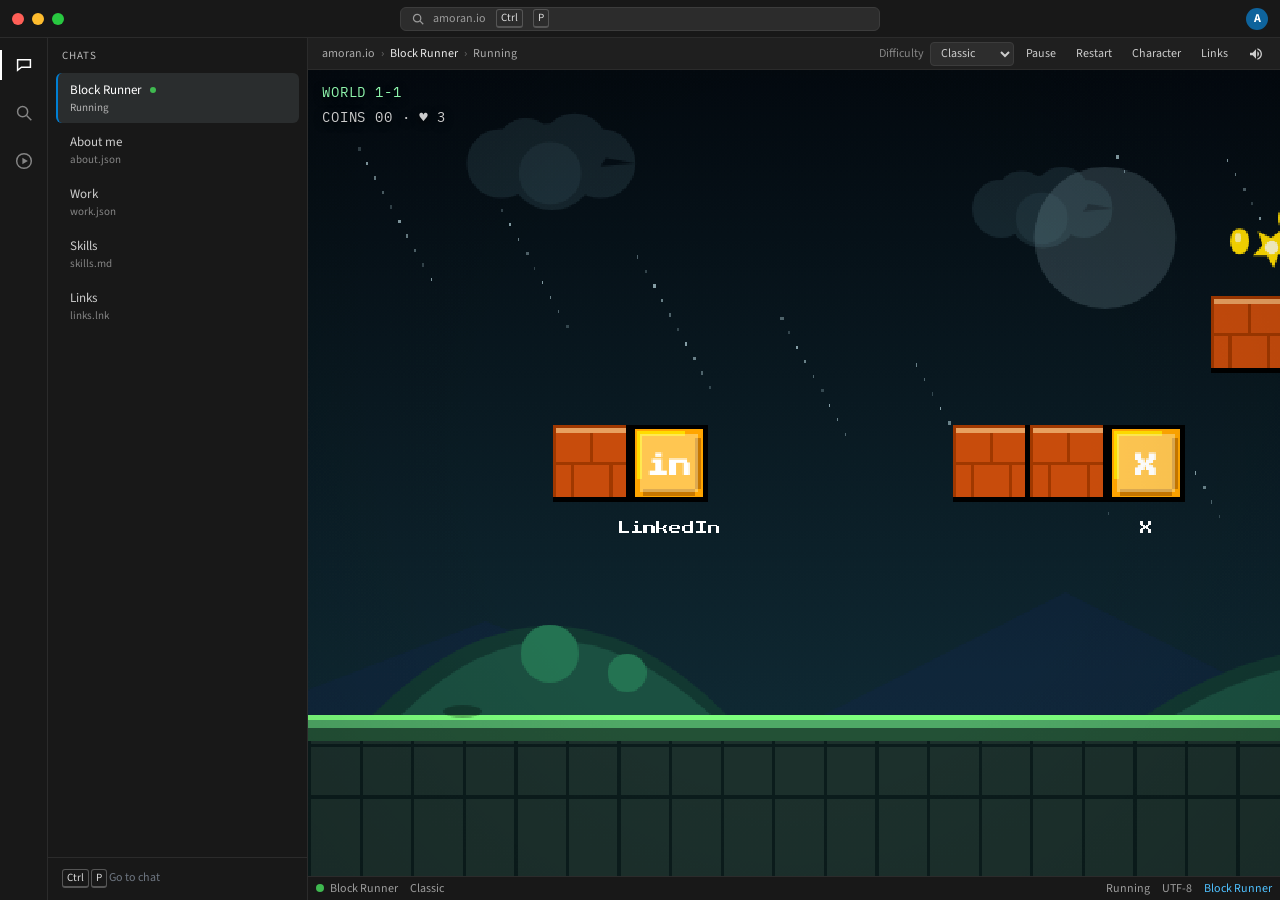
==== commit 83f4e1fe: "Replace editor tabs with conversations in mixed file formats. The left sidebar is now the only navig" ====
--- a/index.html
+++ b/index.html
@@ -3,8 +3,8 @@
 <head>
     <meta charset="UTF-8">
     <meta name="viewport" content="width=device-width, initial-scale=1.0, viewport-fit=cover">
-    <title>game.py — amoran.io</title>
-    <meta name="description" content="Ashley Moran's workspace. About, work, and social files, plus Block Runner.">
+    <title>Block Runner — amoran.io</title>
+    <meta name="description" content="Ashley Moran's workspace. Conversations for about, work, skills, and links, plus Block Runner.">
     <link rel="preconnect" href="https://fonts.googleapis.com">
     <link rel="preconnect" href="https://fonts.gstatic.com" crossorigin>
     <link href="https://fonts.googleapis.com/css2?family=Source+Sans+3:wght@400;600;700&display=swap" rel="stylesheet">
@@ -15,11 +15,11 @@
 </head>
 <body>
     <a class="skip-link" href="#editor">Skip to editor</a>
-    <div class="ide" id="workspace" data-active="game.py">
+    <div class="ide" id="workspace" data-active="block-runner">
         <header class="titlebar">
             <div class="lights" aria-hidden="true"><i></i><i></i><i></i></div>
-            <div class="window-title" id="windowTitle">game.py — amoran.io</div>
-            <button type="button" class="command-center opens-palette" id="commandCenter" aria-label="Go to file">
+            <div class="window-title" id="windowTitle">Block Runner — amoran.io</div>
+            <button type="button" class="command-center opens-palette" id="commandCenter" aria-label="Go to chat">
                 <svg width="14" height="14" viewBox="0 0 16 16" aria-hidden="true"><circle cx="7" cy="7" r="4.2" fill="none" stroke="currentColor" stroke-width="1.4"></circle><path d="M10.2 10.2L14 14" stroke="currentColor" stroke-width="1.4"></path></svg>
                 <span>amoran.io</span>
                 <kbd data-mod="1">Ctrl</kbd><kbd>P</kbd>
@@ -28,47 +28,44 @@
         </header>
         <div class="workbench">
             <nav class="activity" aria-label="Activity bar">
-                <button type="button" id="explorerToggle" aria-label="Explorer" aria-pressed="true">
-                    <svg width="24" height="24" viewBox="0 0 24 24" aria-hidden="true"><path fill="currentColor" d="M4 5.5h6.2l1.6 1.8H20V18.5H4V5.5zm1.4 3.2v8.4h13.2V8.7H4.4z"></path></svg>
+                <button type="button" id="explorerToggle" aria-label="Conversations" aria-pressed="true">
+                    <svg width="22" height="22" viewBox="0 0 24 24" aria-hidden="true"><path fill="none" stroke="currentColor" stroke-width="1.6" d="M5 6.2h14v8.2H9.2L5 17.8v-3.4H5z"></path></svg>
                 </button>
-                <button type="button" class="opens-palette" id="searchActivity" aria-label="Search files">
+                <button type="button" class="opens-palette" id="searchActivity" aria-label="Search conversations">
                     <svg width="22" height="22" viewBox="0 0 24 24" aria-hidden="true"><circle cx="10.5" cy="10.5" r="5.5" fill="none" stroke="currentColor" stroke-width="1.6"></circle><path d="M14.8 14.8L20 20" stroke="currentColor" stroke-width="1.6"></path></svg>
                 </button>
                 <button type="button" id="runActivity" aria-label="Open Block Runner">
                     <svg width="22" height="22" viewBox="0 0 24 24" aria-hidden="true"><circle cx="12" cy="12" r="8" fill="none" stroke="currentColor" stroke-width="1.6"></circle><path fill="currentColor" d="M10.2 8.4l6 3.6-6 3.6z"></path></svg>
                 </button>
             </nav>
-            <button type="button" class="sidebar-backdrop" id="sidebarBackdrop" aria-label="Close explorer" tabindex="-1"></button>
-            <aside class="sidebar" id="sidebar" aria-label="Explorer">
-                <div class="side-title">EXPLORER</div>
-                <button type="button" class="folder" id="folderToggle" aria-expanded="true" aria-controls="fileTree"><span class="chevron" aria-hidden="true"></span>AMORAN.IO</button>
-                <div class="file-tree" id="fileTree" role="tree">
-                    <button type="button" class="file" id="file-about" data-file="about.py" role="treeitem"><svg class="icon" viewBox="0 0 16 16" aria-hidden="true"><rect x="1" y="1" width="14" height="6.5" rx="1.2" fill="#3572A5"></rect><rect x="1" y="8.5" width="14" height="6.5" rx="1.2" fill="#ffd343"></rect></svg><span>about.py</span></button>
-                    <button type="button" class="file" id="file-work" data-file="work.py" role="treeitem"><svg class="icon" viewBox="0 0 16 16" aria-hidden="true"><rect x="1" y="1" width="14" height="6.5" rx="1.2" fill="#3572A5"></rect><rect x="1" y="8.5" width="14" height="6.5" rx="1.2" fill="#ffd343"></rect></svg><span>work.py</span></button>
-                    <button type="button" class="file" id="file-social" data-file="social.py" role="treeitem"><svg class="icon" viewBox="0 0 16 16" aria-hidden="true"><rect x="1" y="1" width="14" height="6.5" rx="1.2" fill="#3572A5"></rect><rect x="1" y="8.5" width="14" height="6.5" rx="1.2" fill="#ffd343"></rect></svg><span>social.py</span></button>
-                    <button type="button" class="file" id="file-game" data-file="game.py" role="treeitem"><svg class="icon" viewBox="0 0 16 16" aria-hidden="true"><circle cx="8" cy="8" r="6.2" fill="none" stroke="#3fb950" stroke-width="1.3"></circle><path fill="#3fb950" d="M6.6 5.2l5 2.8-5 2.8z"></path></svg><span>game.py</span></button>
+            <button type="button" class="sidebar-backdrop" id="sidebarBackdrop" aria-label="Close conversations" tabindex="-1"></button>
+            <aside class="sidebar" id="sidebar" aria-label="Conversations">
+                <div class="side-title">CHATS</div>
+                <div class="chat-list" id="chatList">
+                    <button type="button" class="chat is-active" id="chat-game" data-file="block-runner" aria-current="true">
+                        <span class="chat-title">Block Runner<span class="live-dot" title="Running"></span></span>
+                        <span class="chat-meta">Running</span>
+                    </button>
+                    <button type="button" class="chat" id="chat-about" data-file="about.json" aria-current="false">
+                        <span class="chat-title">About me</span>
+                        <span class="chat-meta">about.json</span>
+                    </button>
+                    <button type="button" class="chat" id="chat-work" data-file="work.json" aria-current="false">
+                        <span class="chat-title">Work</span>
+                        <span class="chat-meta">work.json</span>
+                    </button>
+                    <button type="button" class="chat" id="chat-skills" data-file="skills.md" aria-current="false">
+                        <span class="chat-title">Skills</span>
+                        <span class="chat-meta">skills.md</span>
+                    </button>
+                    <button type="button" class="chat" id="chat-links" data-file="links.lnk" aria-current="false">
+                        <span class="chat-title">Links</span>
+                        <span class="chat-meta">links.lnk</span>
+                    </button>
                 </div>
-                <div class="side-foot"><kbd data-mod="1">Ctrl</kbd><kbd>P</kbd> Go to file</div>
+                <div class="side-foot"><kbd data-mod="1">Ctrl</kbd><kbd>P</kbd> Go to chat</div>
             </aside>
             <div class="editor-group" id="editor">
-                <div class="tabs" id="tablist" role="tablist" aria-label="Open files">
-                    <div class="tab" id="tabwrap-about">
-                        <button type="button" class="tab-main" id="tab-about" data-file="about.py" role="tab" aria-selected="false" tabindex="-1"><svg class="icon" viewBox="0 0 16 16" aria-hidden="true"><rect x="1" y="1" width="14" height="6.5" rx="1.2" fill="#3572A5"></rect><rect x="1" y="8.5" width="14" height="6.5" rx="1.2" fill="#ffd343"></rect></svg><span>about.py</span></button>
-                        <button type="button" class="tab-close" id="close-about" data-close="about.py" aria-label="Close about.py">×</button>
-                    </div>
-                    <div class="tab" id="tabwrap-work">
-                        <button type="button" class="tab-main" id="tab-work" data-file="work.py" role="tab" aria-selected="false" tabindex="-1"><svg class="icon" viewBox="0 0 16 16" aria-hidden="true"><rect x="1" y="1" width="14" height="6.5" rx="1.2" fill="#3572A5"></rect><rect x="1" y="8.5" width="14" height="6.5" rx="1.2" fill="#ffd343"></rect></svg><span>work.py</span></button>
-                        <button type="button" class="tab-close" id="close-work" data-close="work.py" aria-label="Close work.py">×</button>
-                    </div>
-                    <div class="tab" id="tabwrap-social">
-                        <button type="button" class="tab-main" id="tab-social" data-file="social.py" role="tab" aria-selected="false" tabindex="-1"><svg class="icon" viewBox="0 0 16 16" aria-hidden="true"><rect x="1" y="1" width="14" height="6.5" rx="1.2" fill="#3572A5"></rect><rect x="1" y="8.5" width="14" height="6.5" rx="1.2" fill="#ffd343"></rect></svg><span>social.py</span></button>
-                        <button type="button" class="tab-close" id="close-social" data-close="social.py" aria-label="Close social.py">×</button>
-                    </div>
-                    <div class="tab is-active" id="tabwrap-game">
-                        <button type="button" class="tab-main" id="tab-game" data-file="game.py" role="tab" aria-selected="true"><svg class="icon" viewBox="0 0 16 16" aria-hidden="true"><circle cx="8" cy="8" r="6.2" fill="none" stroke="#3fb950" stroke-width="1.3"></circle><path fill="#3fb950" d="M6.6 5.2l5 2.8-5 2.8z"></path></svg><span>game.py</span><span class="live-dot" title="Running"></span></button>
-                        <button type="button" class="tab-close" id="close-game" data-close="game.py" aria-label="Close game.py">×</button>
-                    </div>
-                </div>
                 <div class="crumbs">
                     <div id="breadcrumb" aria-label="Breadcrumbs"></div>
                     <div class="game-tools" id="gameTools">
@@ -87,22 +84,25 @@
                     </div>
                 </div>
                 <div class="editor-body">
-                    <p class="sr-only" id="editorStatus" role="status">game.py is open</p>
+                    <p class="sr-only" id="editorStatus" role="status">Block Runner is open</p>
                     <div class="empty" id="emptyState" hidden>
-                        <strong>No file open</strong>
-                        <p>Choose a file in the explorer, or press <kbd data-mod="1">Ctrl</kbd><kbd>P</kbd>.</p>
-                    </div>
-                    <!-- Python tabs are drawn from js/profile.js. Edit that file. -->
-                    <section class="editor-pane" id="panel-about" role="tabpanel" aria-labelledby="tab-about" hidden>
+                        <strong>No conversation open</strong>
+                        <p>Choose a conversation on the left, or press <kbd data-mod="1">Ctrl</kbd><kbd>P</kbd>.</p>
+                    </div>
+                    <!-- Buffers are drawn from js/profile.js. Edit that file. -->
+                    <section class="editor-pane" id="panel-about" aria-label="About me" hidden>
                         <div class="code-scroll" id="code-about" tabindex="0"><p class="code-fallback">Edit js/profile.js. JavaScript draws this file.</p></div>
                     </section>
-                    <section class="editor-pane" id="panel-work" role="tabpanel" aria-labelledby="tab-work" hidden>
+                    <section class="editor-pane" id="panel-work" aria-label="Work" hidden>
                         <div class="code-scroll" id="code-work" tabindex="0"><p class="code-fallback">Edit js/profile.js. JavaScript draws this file.</p></div>
                     </section>
-                    <section class="editor-pane" id="panel-social" role="tabpanel" aria-labelledby="tab-social" hidden>
-                        <div class="code-scroll" id="code-social" tabindex="0"><p class="code-fallback">Edit js/profile.js. JavaScript draws this file.</p></div>
-                    </section>
-                    <section class="editor-pane" id="panel-game" role="tabpanel" aria-labelledby="tab-game">
+                    <section class="editor-pane" id="panel-skills" aria-label="Skills" hidden>
+                        <div class="code-scroll" id="code-skills" tabindex="0"><p class="code-fallback">Edit js/profile.js. JavaScript draws this file.</p></div>
+                    </section>
+                    <section class="editor-pane" id="panel-links" aria-label="Links" hidden>
+                        <div class="code-scroll" id="code-links" tabindex="0"><p class="code-fallback">Edit js/profile.js. JavaScript draws this file.</p></div>
+                    </section>
+                    <section class="editor-pane" id="panel-game" aria-label="Block Runner">
                         <main id="arcade" class="arcade-viewport">
                             <section id="platformerPanel" class="game-panel" aria-label="Block Runner platformer">
                                 <div class="stage-shell">
@@ -220,7 +220,7 @@
                 </div>
                 <footer class="status">
                     <div class="status-side">
-                        <span class="status-item" id="statusFile">game.py</span>
+                        <span class="status-item" id="statusFile">Block Runner</span>
                         <span class="status-item" id="statusDetail">Classic</span>
                     </div>
                     <div class="status-side right">
@@ -232,8 +232,8 @@
             </div>
         </div>
     </div>
-    <div class="palette" id="palette" role="dialog" aria-modal="true" aria-label="Go to file" hidden>
-        <input id="paletteInput" type="text" placeholder="Go to file…" aria-label="Go to file" autocomplete="off">
+    <div class="palette" id="palette" role="dialog" aria-modal="true" aria-label="Go to chat" hidden>
+        <input id="paletteInput" type="text" placeholder="Go to chat…" aria-label="Go to chat" autocomplete="off">
         <div class="palette-list" id="paletteList" role="listbox"></div>
         <div class="palette-hint"><span><kbd data-mod="1">Ctrl</kbd><kbd>P</kbd> toggle</span><span>↑↓ select</span><span>enter open</span><span>esc dismiss</span></div>
     </div>
--- a/css/ide.css
+++ b/css/ide.css
@@ -52,7 +52,7 @@
     font-family: var(--ui);
 }
 .ide :focus-visible { outline: 1px solid var(--blue); outline-offset: -1px; }
-.titlebar, .tabs, .activity, .sidebar, .status, .crumbs, .tab, .file, .folder { user-select: none; }
+.titlebar, .activity, .sidebar, .status, .crumbs, .chat { user-select: none; }
 .titlebar {
     position: relative;
     display: flex;
@@ -157,8 +157,8 @@
     background: #fff;
 }
 .sidebar {
-    width: 240px;
-    flex: 0 0 240px;
+    width: 260px;
+    flex: 0 0 260px;
     display: flex;
     flex-direction: column;
     min-height: 0;
@@ -176,48 +176,27 @@
     font-size: 11px;
     letter-spacing: .08em;
 }
-.folder {
-    display: flex;
-    align-items: center;
+.chat-list { display: flex; flex-direction: column; gap: 2px; padding: 0 8px 8px; overflow: auto; }
+.chat {
+    display: flex;
+    flex-direction: column;
+    align-items: flex-start;
+    gap: 2px;
     width: 100%;
-    height: 26px;
-    padding: 0 8px;
-    border: 0;
+    padding: 8px 10px 8px 12px;
+    border: 0;
+    border-left: 2px solid transparent;
+    border-radius: 6px;
     background: transparent;
     color: #ccc;
     font-family: inherit;
-    font-size: 11px;
-    font-weight: 700;
-    letter-spacing: .05em;
     text-align: left;
 }
-.folder:hover { background: var(--hover); }
-.chevron {
-    width: 0;
-    height: 0;
-    margin-right: 6px;
-    border-left: 4px solid transparent;
-    border-right: 4px solid transparent;
-    border-top: 5px solid #c5c5c5;
-}
-.folder[aria-expanded="false"] .chevron { transform: rotate(-90deg); }
-.file {
-    display: flex;
-    align-items: center;
-    gap: 8px;
-    width: 100%;
-    height: 26px;
-    padding: 0 12px 0 28px;
-    border: 0;
-    background: transparent;
-    color: #ccc;
-    font-family: inherit;
-    font-size: 13px;
-    text-align: left;
-}
-.file:hover { background: var(--hover); }
-.file.is-active { background: var(--active); color: #fff; }
-.file-tree { padding-bottom: 8px; }
+.chat:hover { background: var(--hover); }
+.chat.is-active { background: #2a2d2e; border-left-color: var(--blue); color: #fff; }
+.chat-title { display: flex; align-items: center; gap: 8px; font-size: 13px; line-height: 18px; }
+.chat-meta { font-size: 11px; line-height: 14px; color: var(--muted); }
+.chat.is-active .chat-meta { color: #b5b5b5; }
 .side-foot {
     margin-top: auto;
     padding: 10px 12px 12px;
@@ -227,44 +206,7 @@
 }
 .sidebar-backdrop { display: none; }
 .editor-group { flex: 1; display: flex; flex-direction: column; min-width: 0; min-height: 0; background: var(--editor); }
-.tabs {
-    display: flex;
-    flex: 0 0 auto;
-    overflow-x: auto;
-    background: var(--bg);
-    border-bottom: 1px solid var(--line);
-    scrollbar-width: none;
-}
-.tabs::-webkit-scrollbar { display: none; }
-.tab { display: flex; align-items: stretch; flex: 0 0 auto; height: 35px; background: var(--bg); border-right: 1px solid var(--line); color: #969696; }
-.tab.is-active { background: var(--editor); color: #fff; box-shadow: inset 0 1px 0 #e7e7e7; }
-.tab-main {
-    display: flex;
-    align-items: center;
-    gap: 6px;
-    padding: 0 4px 0 12px;
-    border: 0;
-    background: transparent;
-    color: inherit;
-    font-family: inherit;
-    font-size: 13px;
-    white-space: nowrap;
-}
-.tab-close {
-    width: 22px;
-    margin-right: 6px;
-    border: 0;
-    border-radius: 4px;
-    background: transparent;
-    color: inherit;
-    opacity: 0;
-    font-size: 15px;
-    line-height: 1;
-}
-.tab:hover .tab-close, .tab.is-active .tab-close, .tab-close:focus-visible { opacity: 1; }
-.tab-close:hover { background: #3c3c3c; }
-.live-dot { width: 6px; height: 6px; margin-left: 2px; border-radius: 50%; background: #3fb950; }
-.icon { width: 16px; height: 16px; flex: 0 0 auto; display: block; }
+.live-dot { width: 6px; height: 6px; border-radius: 50%; background: #3fb950; flex: 0 0 auto; }
 .crumbs {
     display: flex;
     align-items: center;
@@ -281,7 +223,7 @@
 .sep { margin: 0 6px; opacity: .55; }
 .crumb-hint { margin-left: 16px; color: var(--cm); white-space: nowrap; }
 .game-tools { display: none; align-items: center; gap: 4px; margin-left: auto; min-width: 0; overflow-x: auto; scrollbar-width: none; }
-.ide[data-active="game.py"] .game-tools { display: flex; }
+.ide[data-active="block-runner"] .game-tools { display: flex; }
 .game-tools::-webkit-scrollbar { display: none; }
 .mode-label { display: flex; align-items: center; gap: 6px; color: var(--muted); font-size: 12px; white-space: nowrap; }
 .game-tools select {
@@ -353,8 +295,8 @@
 a.tok.str:hover { text-decoration: underline; }
 .tok.num { color: var(--num); }
 .tok.cm { color: var(--cm); }
-.tok.vr { color: var(--vr); }
-.tok.bi { color: var(--bi); }
+.tok.vr, .tok.key { color: var(--vr); }
+.tok.bi, .tok.hd { color: var(--bi); }
 .tok.pn, .tok.tx { color: #d4d4d4; }
 .caret {
     display: inline-block;
@@ -506,11 +448,9 @@
 }
 @media (max-height: 520px) {
     .titlebar { height: 30px; }
-    .tab { height: 28px; }
     .crumbs { min-height: 26px; }
     .status { height: 20px; }
 }
-@media (hover: none) { .tab-close { opacity: 1; } }
 @media (prefers-reduced-motion: reduce) {
     .sidebar { transition: none; }
     .caret { animation: none; }
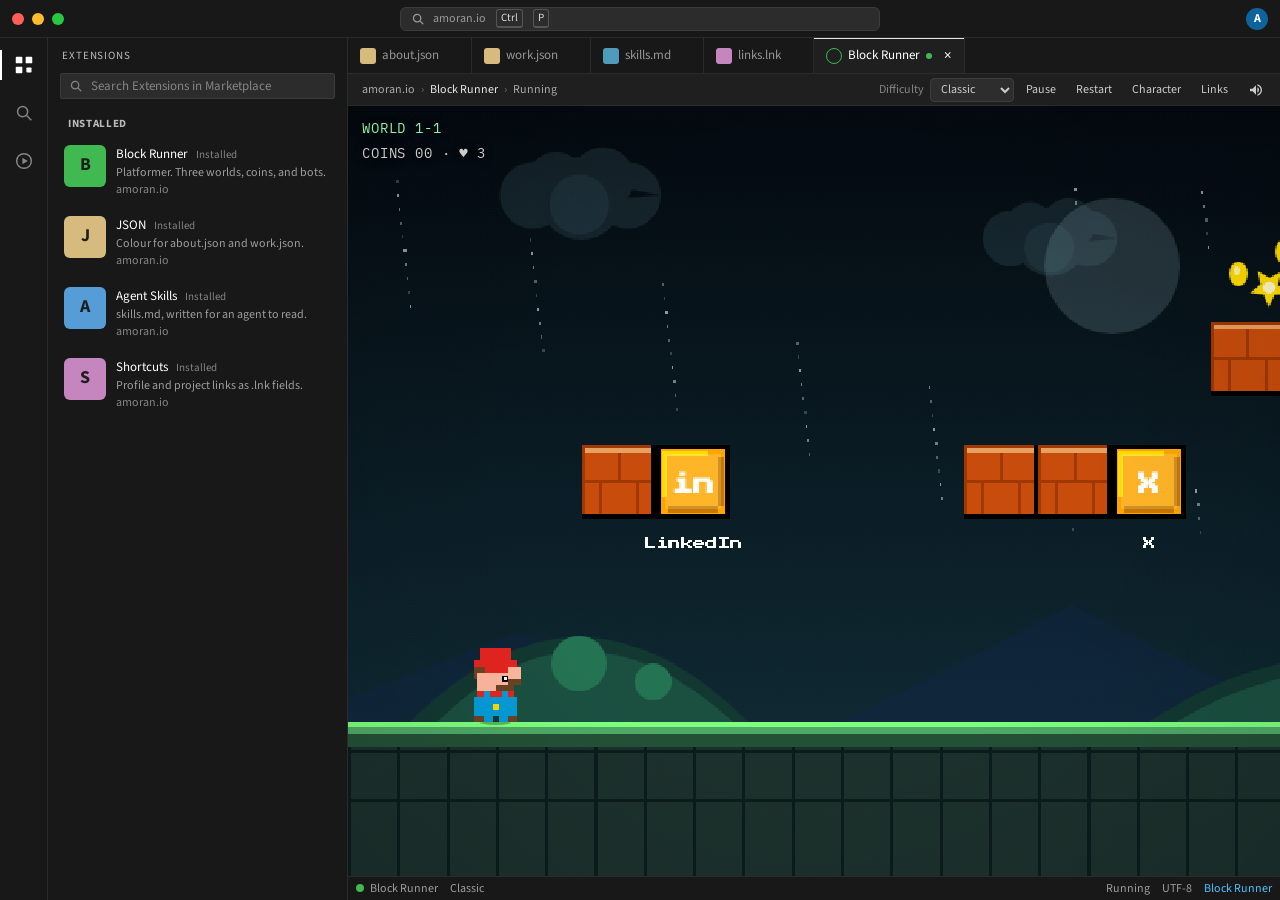
==== commit 3d16a053: "Restore editor tabs and make the sidebar a static extensions list. Files switch from the tab strip a" ====
--- a/index.html
+++ b/index.html
@@ -4,7 +4,7 @@
     <meta charset="UTF-8">
     <meta name="viewport" content="width=device-width, initial-scale=1.0, viewport-fit=cover">
     <title>Block Runner — amoran.io</title>
-    <meta name="description" content="Ashley Moran's workspace. Conversations for about, work, skills, and links, plus Block Runner.">
+    <meta name="description" content="Ashley Moran's workspace. Editor tabs for about, work, skills, and links, plus Block Runner.">
     <link rel="preconnect" href="https://fonts.googleapis.com">
     <link rel="preconnect" href="https://fonts.gstatic.com" crossorigin>
     <link href="https://fonts.googleapis.com/css2?family=Source+Sans+3:wght@400;600;700&display=swap" rel="stylesheet">
@@ -19,7 +19,7 @@
         <header class="titlebar">
             <div class="lights" aria-hidden="true"><i></i><i></i><i></i></div>
             <div class="window-title" id="windowTitle">Block Runner — amoran.io</div>
-            <button type="button" class="command-center opens-palette" id="commandCenter" aria-label="Go to chat">
+            <button type="button" class="command-center opens-palette" id="commandCenter" aria-label="Go to file">
                 <svg width="14" height="14" viewBox="0 0 16 16" aria-hidden="true"><circle cx="7" cy="7" r="4.2" fill="none" stroke="currentColor" stroke-width="1.4"></circle><path d="M10.2 10.2L14 14" stroke="currentColor" stroke-width="1.4"></path></svg>
                 <span>amoran.io</span>
                 <kbd data-mod="1">Ctrl</kbd><kbd>P</kbd>
@@ -28,44 +28,46 @@
         </header>
         <div class="workbench">
             <nav class="activity" aria-label="Activity bar">
-                <button type="button" id="explorerToggle" aria-label="Conversations" aria-pressed="true">
-                    <svg width="22" height="22" viewBox="0 0 24 24" aria-hidden="true"><path fill="none" stroke="currentColor" stroke-width="1.6" d="M5 6.2h14v8.2H9.2L5 17.8v-3.4H5z"></path></svg>
+                <button type="button" id="extensionsToggle" aria-label="Extensions" aria-pressed="true">
+                    <svg width="22" height="22" viewBox="0 0 24 24" aria-hidden="true"><rect x="3" y="3" width="7.2" height="7.2" rx="1" fill="currentColor"></rect><rect x="13.8" y="3" width="7.2" height="7.2" rx="1" fill="currentColor"></rect><rect x="3" y="13.8" width="7.2" height="7.2" rx="1" fill="currentColor"></rect><rect x="14.6" y="14.6" width="5.6" height="5.6" rx="1" fill="currentColor"></rect></svg>
                 </button>
-                <button type="button" class="opens-palette" id="searchActivity" aria-label="Search conversations">
+                <button type="button" class="opens-palette" id="searchActivity" aria-label="Search files">
                     <svg width="22" height="22" viewBox="0 0 24 24" aria-hidden="true"><circle cx="10.5" cy="10.5" r="5.5" fill="none" stroke="currentColor" stroke-width="1.6"></circle><path d="M14.8 14.8L20 20" stroke="currentColor" stroke-width="1.6"></path></svg>
                 </button>
                 <button type="button" id="runActivity" aria-label="Open Block Runner">
                     <svg width="22" height="22" viewBox="0 0 24 24" aria-hidden="true"><circle cx="12" cy="12" r="8" fill="none" stroke="currentColor" stroke-width="1.6"></circle><path fill="currentColor" d="M10.2 8.4l6 3.6-6 3.6z"></path></svg>
                 </button>
             </nav>
-            <button type="button" class="sidebar-backdrop" id="sidebarBackdrop" aria-label="Close conversations" tabindex="-1"></button>
-            <aside class="sidebar" id="sidebar" aria-label="Conversations">
-                <div class="side-title">CHATS</div>
-                <div class="chat-list" id="chatList">
-                    <button type="button" class="chat is-active" id="chat-game" data-file="block-runner" aria-current="true">
-                        <span class="chat-title">Block Runner<span class="live-dot" title="Running"></span></span>
-                        <span class="chat-meta">Running</span>
-                    </button>
-                    <button type="button" class="chat" id="chat-about" data-file="about.json" aria-current="false">
-                        <span class="chat-title">About me</span>
-                        <span class="chat-meta">about.json</span>
-                    </button>
-                    <button type="button" class="chat" id="chat-work" data-file="work.json" aria-current="false">
-                        <span class="chat-title">Work</span>
-                        <span class="chat-meta">work.json</span>
-                    </button>
-                    <button type="button" class="chat" id="chat-skills" data-file="skills.md" aria-current="false">
-                        <span class="chat-title">Skills</span>
-                        <span class="chat-meta">skills.md</span>
-                    </button>
-                    <button type="button" class="chat" id="chat-links" data-file="links.lnk" aria-current="false">
-                        <span class="chat-title">Links</span>
-                        <span class="chat-meta">links.lnk</span>
-                    </button>
-                </div>
-                <div class="side-foot"><kbd data-mod="1">Ctrl</kbd><kbd>P</kbd> Go to chat</div>
+            <button type="button" class="sidebar-backdrop" id="sidebarBackdrop" aria-label="Close extensions" tabindex="-1"></button>
+            <aside class="sidebar" id="sidebar" aria-label="Extensions">
+                <div class="side-title">EXTENSIONS</div>
+                <div class="ext-search"><svg width="14" height="14" viewBox="0 0 16 16" aria-hidden="true"><circle cx="7" cy="7" r="4.2" fill="none" stroke="currentColor" stroke-width="1.4"></circle><path d="M10.2 10.2L14 14" stroke="currentColor" stroke-width="1.4"></path></svg><span>Search Extensions in Marketplace</span></div>
+                <div class="ext-section">INSTALLED</div>
+                <div class="ext-list" id="extList"></div>
             </aside>
             <div class="editor-group" id="editor">
+                <div class="tabs" id="tablist" role="tablist" aria-label="Open editors">
+                    <div class="tab" id="tabwrap-about">
+                        <button type="button" class="tab-main" id="tab-about" data-file="about.json" role="tab" aria-selected="false" tabindex="-1"><span class="mark json" aria-hidden="true"></span><span>about.json</span></button>
+                        <button type="button" class="tab-close" id="close-about" data-close="about.json" aria-label="Close about.json">×</button>
+                    </div>
+                    <div class="tab" id="tabwrap-work">
+                        <button type="button" class="tab-main" id="tab-work" data-file="work.json" role="tab" aria-selected="false" tabindex="-1"><span class="mark json" aria-hidden="true"></span><span>work.json</span></button>
+                        <button type="button" class="tab-close" id="close-work" data-close="work.json" aria-label="Close work.json">×</button>
+                    </div>
+                    <div class="tab" id="tabwrap-skills">
+                        <button type="button" class="tab-main" id="tab-skills" data-file="skills.md" role="tab" aria-selected="false" tabindex="-1"><span class="mark md" aria-hidden="true"></span><span>skills.md</span></button>
+                        <button type="button" class="tab-close" id="close-skills" data-close="skills.md" aria-label="Close skills.md">×</button>
+                    </div>
+                    <div class="tab" id="tabwrap-links">
+                        <button type="button" class="tab-main" id="tab-links" data-file="links.lnk" role="tab" aria-selected="false" tabindex="-1"><span class="mark lnk" aria-hidden="true"></span><span>links.lnk</span></button>
+                        <button type="button" class="tab-close" id="close-links" data-close="links.lnk" aria-label="Close links.lnk">×</button>
+                    </div>
+                    <div class="tab is-active" id="tabwrap-game">
+                        <button type="button" class="tab-main" id="tab-game" data-file="block-runner" role="tab" aria-selected="true"><span class="mark game" aria-hidden="true"></span><span>Block Runner</span><span class="live-dot" title="Running"></span></button>
+                        <button type="button" class="tab-close" id="close-game" data-close="block-runner" aria-label="Close Block Runner">×</button>
+                    </div>
+                </div>
                 <div class="crumbs">
                     <div id="breadcrumb" aria-label="Breadcrumbs"></div>
                     <div class="game-tools" id="gameTools">
@@ -86,23 +88,23 @@
                 <div class="editor-body">
                     <p class="sr-only" id="editorStatus" role="status">Block Runner is open</p>
                     <div class="empty" id="emptyState" hidden>
-                        <strong>No conversation open</strong>
-                        <p>Choose a conversation on the left, or press <kbd data-mod="1">Ctrl</kbd><kbd>P</kbd>.</p>
+                        <strong>No file open</strong>
+                        <p>Press <kbd data-mod="1">Ctrl</kbd><kbd>P</kbd> to open a file.</p>
                     </div>
                     <!-- Buffers are drawn from js/profile.js. Edit that file. -->
-                    <section class="editor-pane" id="panel-about" aria-label="About me" hidden>
+                    <section class="editor-pane" id="panel-about" role="tabpanel" aria-labelledby="tab-about" hidden>
                         <div class="code-scroll" id="code-about" tabindex="0"><p class="code-fallback">Edit js/profile.js. JavaScript draws this file.</p></div>
                     </section>
-                    <section class="editor-pane" id="panel-work" aria-label="Work" hidden>
+                    <section class="editor-pane" id="panel-work" role="tabpanel" aria-labelledby="tab-work" hidden>
                         <div class="code-scroll" id="code-work" tabindex="0"><p class="code-fallback">Edit js/profile.js. JavaScript draws this file.</p></div>
                     </section>
-                    <section class="editor-pane" id="panel-skills" aria-label="Skills" hidden>
+                    <section class="editor-pane" id="panel-skills" role="tabpanel" aria-labelledby="tab-skills" hidden>
                         <div class="code-scroll" id="code-skills" tabindex="0"><p class="code-fallback">Edit js/profile.js. JavaScript draws this file.</p></div>
                     </section>
-                    <section class="editor-pane" id="panel-links" aria-label="Links" hidden>
+                    <section class="editor-pane" id="panel-links" role="tabpanel" aria-labelledby="tab-links" hidden>
                         <div class="code-scroll" id="code-links" tabindex="0"><p class="code-fallback">Edit js/profile.js. JavaScript draws this file.</p></div>
                     </section>
-                    <section class="editor-pane" id="panel-game" aria-label="Block Runner">
+                    <section class="editor-pane" id="panel-game" role="tabpanel" aria-labelledby="tab-game">
                         <main id="arcade" class="arcade-viewport">
                             <section id="platformerPanel" class="game-panel" aria-label="Block Runner platformer">
                                 <div class="stage-shell">
@@ -232,8 +234,8 @@
             </div>
         </div>
     </div>
-    <div class="palette" id="palette" role="dialog" aria-modal="true" aria-label="Go to chat" hidden>
-        <input id="paletteInput" type="text" placeholder="Go to chat…" aria-label="Go to chat" autocomplete="off">
+    <div class="palette" id="palette" role="dialog" aria-modal="true" aria-label="Go to file" hidden>
+        <input id="paletteInput" type="text" placeholder="Go to file…" aria-label="Go to file" autocomplete="off">
         <div class="palette-list" id="paletteList" role="listbox"></div>
         <div class="palette-hint"><span><kbd data-mod="1">Ctrl</kbd><kbd>P</kbd> toggle</span><span>↑↓ select</span><span>enter open</span><span>esc dismiss</span></div>
     </div>
--- a/css/ide.css
+++ b/css/ide.css
@@ -52,7 +52,7 @@
     font-family: var(--ui);
 }
 .ide :focus-visible { outline: 1px solid var(--blue); outline-offset: -1px; }
-.titlebar, .activity, .sidebar, .status, .crumbs, .chat { user-select: none; }
+.titlebar, .tabs, .activity, .sidebar, .status, .crumbs, .tab { user-select: none; }
 .titlebar {
     position: relative;
     display: flex;
@@ -97,7 +97,7 @@
 .command-center:hover { background: #353535; color: var(--text); }
 .command-center svg { flex: 0 0 auto; }
 .command-center span { overflow: hidden; text-overflow: ellipsis; white-space: nowrap; }
-.command-center kbd, .side-foot kbd, .empty kbd, .palette-hint kbd {
+.command-center kbd, .empty kbd, .palette-hint kbd {
     display: inline-block;
     margin-left: 2px;
     padding: 0 4px;
@@ -157,8 +157,8 @@
     background: #fff;
 }
 .sidebar {
-    width: 260px;
-    flex: 0 0 260px;
+    width: 300px;
+    flex: 0 0 300px;
     display: flex;
     flex-direction: column;
     min-height: 0;
@@ -176,36 +176,96 @@
     font-size: 11px;
     letter-spacing: .08em;
 }
-.chat-list { display: flex; flex-direction: column; gap: 2px; padding: 0 8px 8px; overflow: auto; }
-.chat {
-    display: flex;
-    flex-direction: column;
-    align-items: flex-start;
-    gap: 2px;
-    width: 100%;
-    padding: 8px 10px 8px 12px;
-    border: 0;
-    border-left: 2px solid transparent;
+.ext-search {
+    display: flex;
+    align-items: center;
+    gap: 8px;
+    height: 26px;
+    margin: 0 12px 6px;
+    padding: 0 8px;
+    border: 1px solid #3c3c3c;
+    border-radius: 2px;
+    background: #2c2c2c;
+    color: #858585;
+    font-size: 13px;
+    pointer-events: none;
+}
+.ext-search span { overflow: hidden; text-overflow: ellipsis; white-space: nowrap; }
+.ext-section {
+    padding: 10px 20px 4px;
+    color: #bbb;
+    font-size: 11px;
+    font-weight: 700;
+    letter-spacing: .06em;
+}
+.ext-list { overflow: auto; padding-bottom: 16px; }
+.ext {
+    display: grid;
+    grid-template-columns: 42px 1fr;
+    column-gap: 10px;
+    row-gap: 1px;
+    padding: 8px 16px 10px;
+    pointer-events: none;
+}
+.ext-icon {
+    grid-row: 1 / span 3;
+    width: 42px;
+    height: 42px;
+    display: grid;
+    place-items: center;
     border-radius: 6px;
-    background: transparent;
-    color: #ccc;
-    font-family: inherit;
-    text-align: left;
-}
-.chat:hover { background: var(--hover); }
-.chat.is-active { background: #2a2d2e; border-left-color: var(--blue); color: #fff; }
-.chat-title { display: flex; align-items: center; gap: 8px; font-size: 13px; line-height: 18px; }
-.chat-meta { font-size: 11px; line-height: 14px; color: var(--muted); }
-.chat.is-active .chat-meta { color: #b5b5b5; }
-.side-foot {
-    margin-top: auto;
-    padding: 10px 12px 12px;
-    border-top: 1px solid var(--line);
-    color: #6e7681;
-    font-size: 12px;
-}
+    color: #1e1e1e;
+    font-size: 18px;
+    font-weight: 700;
+}
+.ext-name { display: flex; align-items: baseline; gap: 8px; color: #fff; font-size: 13px; line-height: 18px; }
+.ext-badge { color: #858585; font-size: 11px; font-weight: 400; }
+.ext-desc, .ext-pub, .ext-empty { margin: 0; color: #9d9d9d; font-size: 12px; line-height: 16px; }
+.ext-pub { color: #858585; }
+.ext-empty { padding: 8px 20px; }
 .sidebar-backdrop { display: none; }
 .editor-group { flex: 1; display: flex; flex-direction: column; min-width: 0; min-height: 0; background: var(--editor); }
+.tabs {
+    display: flex;
+    flex: 0 0 auto;
+    overflow-x: auto;
+    background: var(--bg);
+    border-bottom: 1px solid var(--line);
+    scrollbar-width: none;
+}
+.tabs::-webkit-scrollbar { display: none; }
+.tab { display: flex; align-items: stretch; flex: 0 0 auto; height: 35px; background: var(--bg); border-right: 1px solid var(--line); color: #969696; }
+.tab.is-active { background: var(--editor); color: #fff; box-shadow: inset 0 1px 0 #e7e7e7; }
+.tab-main {
+    display: flex;
+    align-items: center;
+    gap: 6px;
+    padding: 0 4px 0 12px;
+    border: 0;
+    background: transparent;
+    color: inherit;
+    font-family: inherit;
+    font-size: 13px;
+    white-space: nowrap;
+}
+.tab-close {
+    width: 22px;
+    margin-right: 6px;
+    border: 0;
+    border-radius: 4px;
+    background: transparent;
+    color: inherit;
+    opacity: 0;
+    font-size: 15px;
+    line-height: 1;
+}
+.tab:hover .tab-close, .tab.is-active .tab-close, .tab-close:focus-visible { opacity: 1; }
+.tab-close:hover { background: #3c3c3c; }
+.mark { width: 16px; height: 16px; border-radius: 3px; flex: 0 0 auto; }
+.mark.json { background: #d7ba7d; }
+.mark.md { background: #519aba; }
+.mark.lnk { background: #c586c0; }
+.mark.game { background: transparent; border: 1.5px solid #3fb950; border-radius: 50%; }
 .live-dot { width: 6px; height: 6px; border-radius: 50%; background: #3fb950; flex: 0 0 auto; }
 .crumbs {
     display: flex;
@@ -448,9 +508,11 @@
 }
 @media (max-height: 520px) {
     .titlebar { height: 30px; }
+    .tab { height: 28px; }
     .crumbs { min-height: 26px; }
     .status { height: 20px; }
 }
+@media (hover: none) { .tab-close { opacity: 1; } }
 @media (prefers-reduced-motion: reduce) {
     .sidebar { transition: none; }
     .caret { animation: none; }
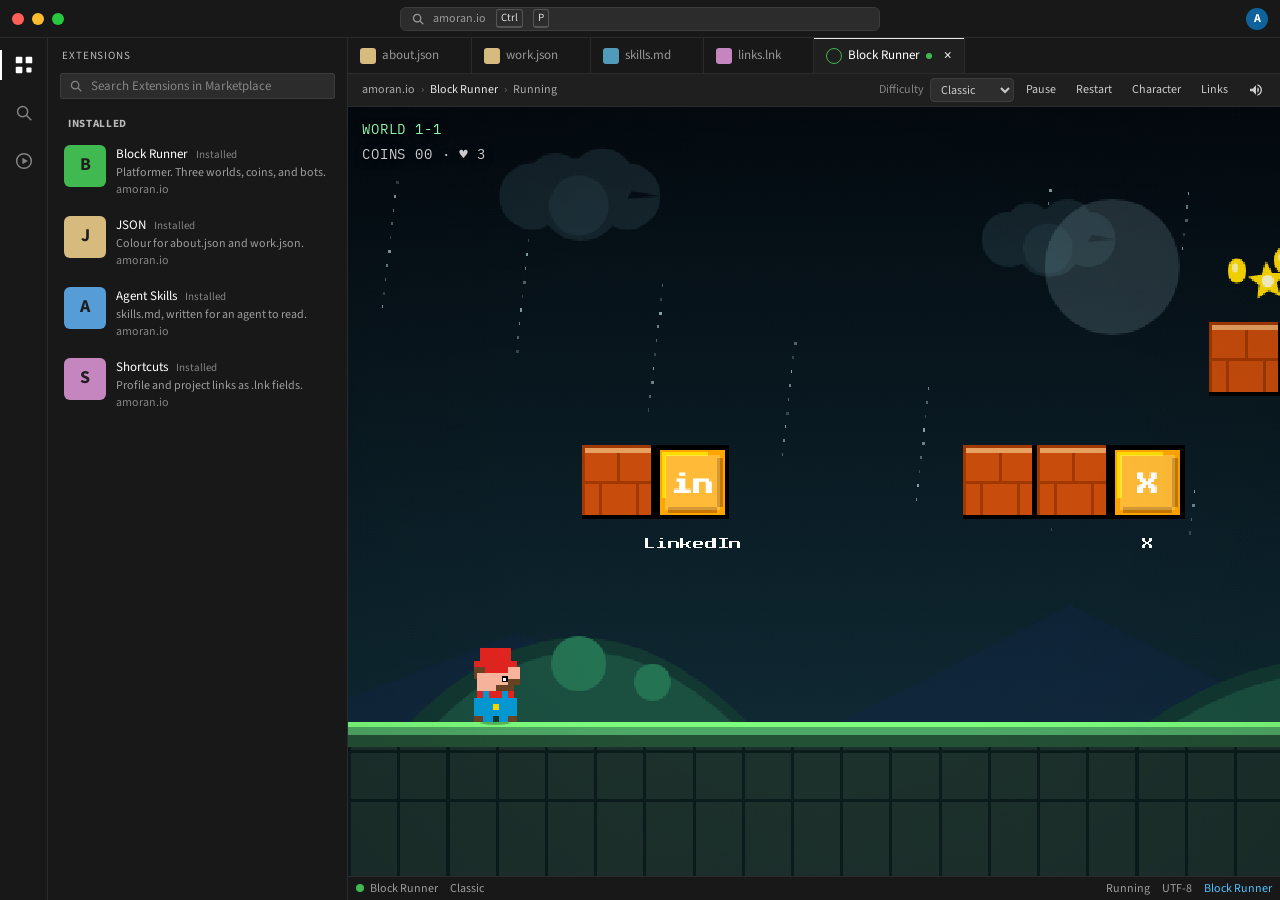
==== commit 7667184c: "Fit the editor chrome to phones, short windows, and wide screens. Extensions docks only when the win" ====
--- a/index.html
+++ b/index.html
@@ -11,7 +11,7 @@
     <link rel="stylesheet" href="css/arcade.css">
     <link rel="stylesheet" href="css/ide.css">
     <link rel="icon" href="data:image/svg+xml,%3Csvg xmlns='http://www.w3.org/2000/svg' viewBox='0 0 16 16'%3E%3Crect width='16' height='16' rx='3' fill='%231e1e1e'/%3E%3Cpath d='M3 4l4 4-4 4' fill='none' stroke='%234EC9B0' stroke-width='1.4'/%3E%3Cpath d='M8 12h5' stroke='%23DCDCAA' stroke-width='1.4'/%3E%3C/svg%3E">
-    <script>if(window.matchMedia("(max-width: 800px), (max-height: 520px)").matches)document.documentElement.dataset.sidebar="closed";</script>
+    <script>if(!window.matchMedia("(min-width: 1100px) and (min-height: 640px)").matches)document.documentElement.dataset.sidebar="closed";</script>
 </head>
 <body>
     <a class="skip-link" href="#editor">Skip to editor</a>
@@ -227,7 +227,7 @@
                     </div>
                     <div class="status-side right">
                         <span class="status-item" id="statusPos">Running</span>
-                        <span class="status-item">UTF-8</span>
+                        <span class="status-item status-quiet">UTF-8</span>
                         <span class="status-item" id="statusLang">Block Runner</span>
                     </div>
                 </footer>
--- a/css/ide.css
+++ b/css/ide.css
@@ -39,6 +39,8 @@
     --cm: #6a9955;
     --vr: #9cdcfe;
     --bi: #569cd6;
+    --activity: 48px;
+    --side: clamp(220px, 24vw, 300px);
 }
 
 html, body { background: var(--bg); }
@@ -47,6 +49,12 @@
     height: 100dvh;
     display: flex;
     flex-direction: column;
+    box-sizing: border-box;
+    padding-top: env(safe-area-inset-top);
+    padding-right: env(safe-area-inset-right);
+    padding-bottom: env(safe-area-inset-bottom);
+    padding-left: env(safe-area-inset-left);
+    overflow: hidden;
     background: var(--bg);
     color: var(--text);
     font-family: var(--ui);
@@ -85,7 +93,7 @@
     align-items: center;
     gap: 8px;
     height: 24px;
-    width: min(480px, 42vw);
+    width: min(480px, calc(100% - 200px));
     padding: 0 10px;
     border: 1px solid #3c3c3c;
     border-radius: 6px;
@@ -123,10 +131,10 @@
     font-size: 12px;
     font-weight: 700;
 }
-.workbench { position: relative; flex: 1; display: flex; min-height: 0; min-width: 0; }
+.workbench { position: relative; flex: 1; display: flex; min-height: 0; min-width: 0; overflow: hidden; }
 .activity {
-    width: 48px;
-    flex: 0 0 48px;
+    width: var(--activity);
+    flex: 0 0 var(--activity);
     display: flex;
     flex-direction: column;
     align-items: center;
@@ -137,7 +145,7 @@
 }
 .activity button {
     position: relative;
-    width: 48px;
+    width: var(--activity);
     height: 46px;
     display: grid;
     place-items: center;
@@ -157,8 +165,8 @@
     background: #fff;
 }
 .sidebar {
-    width: 300px;
-    flex: 0 0 300px;
+    width: var(--side);
+    flex: 0 0 var(--side);
     display: flex;
     flex-direction: column;
     min-height: 0;
@@ -224,10 +232,11 @@
 .ext-pub { color: #858585; }
 .ext-empty { padding: 8px 20px; }
 .sidebar-backdrop { display: none; }
-.editor-group { flex: 1; display: flex; flex-direction: column; min-width: 0; min-height: 0; background: var(--editor); }
+.editor-group { flex: 1; display: flex; flex-direction: column; min-width: 0; min-height: 0; background: var(--editor); overflow: hidden; }
 .tabs {
     display: flex;
     flex: 0 0 auto;
+    max-width: 100%;
     overflow-x: auto;
     background: var(--bg);
     border-bottom: 1px solid var(--line);
@@ -270,9 +279,10 @@
 .crumbs {
     display: flex;
     align-items: center;
-    gap: 8px;
+    flex-wrap: wrap;
+    gap: 6px 8px;
     min-height: 32px;
-    padding: 0 8px 0 14px;
+    padding: 4px 8px 4px 14px;
     border-bottom: 1px solid var(--line);
     color: #a9a9a9;
     font-size: 12px;
@@ -282,7 +292,7 @@
 .crumb.current { color: #e8e8e8; }
 .sep { margin: 0 6px; opacity: .55; }
 .crumb-hint { margin-left: 16px; color: var(--cm); white-space: nowrap; }
-.game-tools { display: none; align-items: center; gap: 4px; margin-left: auto; min-width: 0; overflow-x: auto; scrollbar-width: none; }
+.game-tools { display: none; align-items: center; flex-wrap: wrap; gap: 4px; margin-left: auto; min-width: 0; max-width: 100%; }
 .ide[data-active="block-runner"] .game-tools { display: flex; }
 .game-tools::-webkit-scrollbar { display: none; }
 .mode-label { display: flex; align-items: center; gap: 6px; color: var(--muted); font-size: 12px; white-space: nowrap; }
@@ -321,18 +331,18 @@
     overflow: auto;
     padding: 8px 0 48px;
     font-family: var(--ui);
-    font-size: 15px;
-    line-height: 22px;
+    font-size: clamp(13px, 0.4vw + 12px, 15px);
+    line-height: 1.45;
     color: #d4d4d4;
     scrollbar-color: #424242 transparent;
     scrollbar-width: thin;
 }
 .code-scroll:focus, .code-scroll:focus-visible { outline: none; }
 .code-scroll ::selection { background: #264f78; }
-.line { display: flex; min-height: 22px; }
+.line { display: flex; min-height: 1.45em; }
 .line:hover { background: rgba(255, 255, 255, .035); }
 .line.current { background: #2a2d2e; }
-.gutter { flex: 0 0 56px; padding-right: 16px; text-align: right; color: #6e7681; user-select: none; }
+.gutter { flex: 0 0 48px; padding-right: 12px; text-align: right; color: #6e7681; user-select: none; }
 .line.current .gutter { color: #c6c6c6; }
 .source {
     flex: 1;
@@ -478,15 +488,14 @@
 #arcade .overlay { padding: 20px 16px; }
 #arcade .wordmark, #arcade .portal-trigger { display: none; }
 
-@media (max-width: 980px) { .window-title { display: none; } }
-@media (max-width: 800px) {
+@media (max-width: 1099px), (max-height: 639px) {
     .sidebar {
         position: absolute;
         z-index: 25;
         top: 0;
         bottom: 0;
-        left: 48px;
-        width: min(280px, calc(100vw - 64px));
+        left: var(--activity);
+        width: min(300px, calc(100% - var(--activity) - 8px));
         flex-basis: auto;
         box-shadow: 12px 0 40px #0008;
     }
@@ -495,22 +504,50 @@
         display: block;
         position: absolute;
         z-index: 24;
-        inset: 0 0 0 48px;
+        inset: 0 0 0 var(--activity);
         border: 0;
         background: #0008;
     }
 }
-@media (max-width: 640px) {
+@media (max-width: 900px) { .crumb-hint { display: none; } }
+@media (max-width: 760px) {
     .command-center { position: static; transform: none; width: 32px; min-width: 0; padding: 0; justify-content: center; }
     .command-center span, .command-center kbd { display: none; }
     .mode-label span { display: none; }
-    .tool-btn { padding: 0 6px; }
-}
-@media (max-height: 520px) {
+    #breadcrumb .crumb:first-child, #breadcrumb .sep:first-of-type { display: none; }
+    .status-quiet { display: none; }
+    .tab-main { padding-left: 8px; gap: 4px; font-size: 12px; }
+    .gutter { flex-basis: 32px; padding-right: 8px; }
+}
+@media (max-width: 720px) and (min-height: 560px) {
+    .ide[data-active="block-runner"] #breadcrumb { display: none; }
+    .ide[data-active="block-runner"] .game-tools { width: 100%; margin-left: 0; }
+}
+@media (max-width: 420px) {
+    :root { --activity: 42px; }
+    .lights { display: none; }
+    .titlebar { padding-left: 8px; }
+    #statusDetail { display: none; }
+}
+@media (max-height: 560px) {
     .titlebar { height: 30px; }
     .tab { height: 28px; }
-    .crumbs { min-height: 26px; }
-    .status { height: 20px; }
+    .crumbs { min-height: 0; padding-top: 2px; padding-bottom: 2px; }
+    .status { display: none; }
+    .ide[data-active="block-runner"] #breadcrumb { display: none; }
+    .palette { top: 8px; }
+    .palette-list { max-height: min(240px, 42dvh); }
+    .palette-hint { display: none; }
+    #arcade .control-btn { width: 44px; height: 44px; }
+    #arcade .jump-btn { width: 50px; height: 50px; }
+    #arcade .mobile-controls { bottom: 8px; }
+    #arcade .overlay { padding: 12px; }
+    #arcade .overlay-title { font-size: clamp(1.5rem, 7vw, 2.2rem); }
+}
+@media (pointer: coarse) and (min-height: 560px) {
+    .tool-btn, .game-tools select { height: 36px; min-height: 36px; }
+    .tab { height: 40px; }
+    .tab-close { width: 32px; }
 }
 @media (hover: none) { .tab-close { opacity: 1; } }
 @media (prefers-reduced-motion: reduce) {
